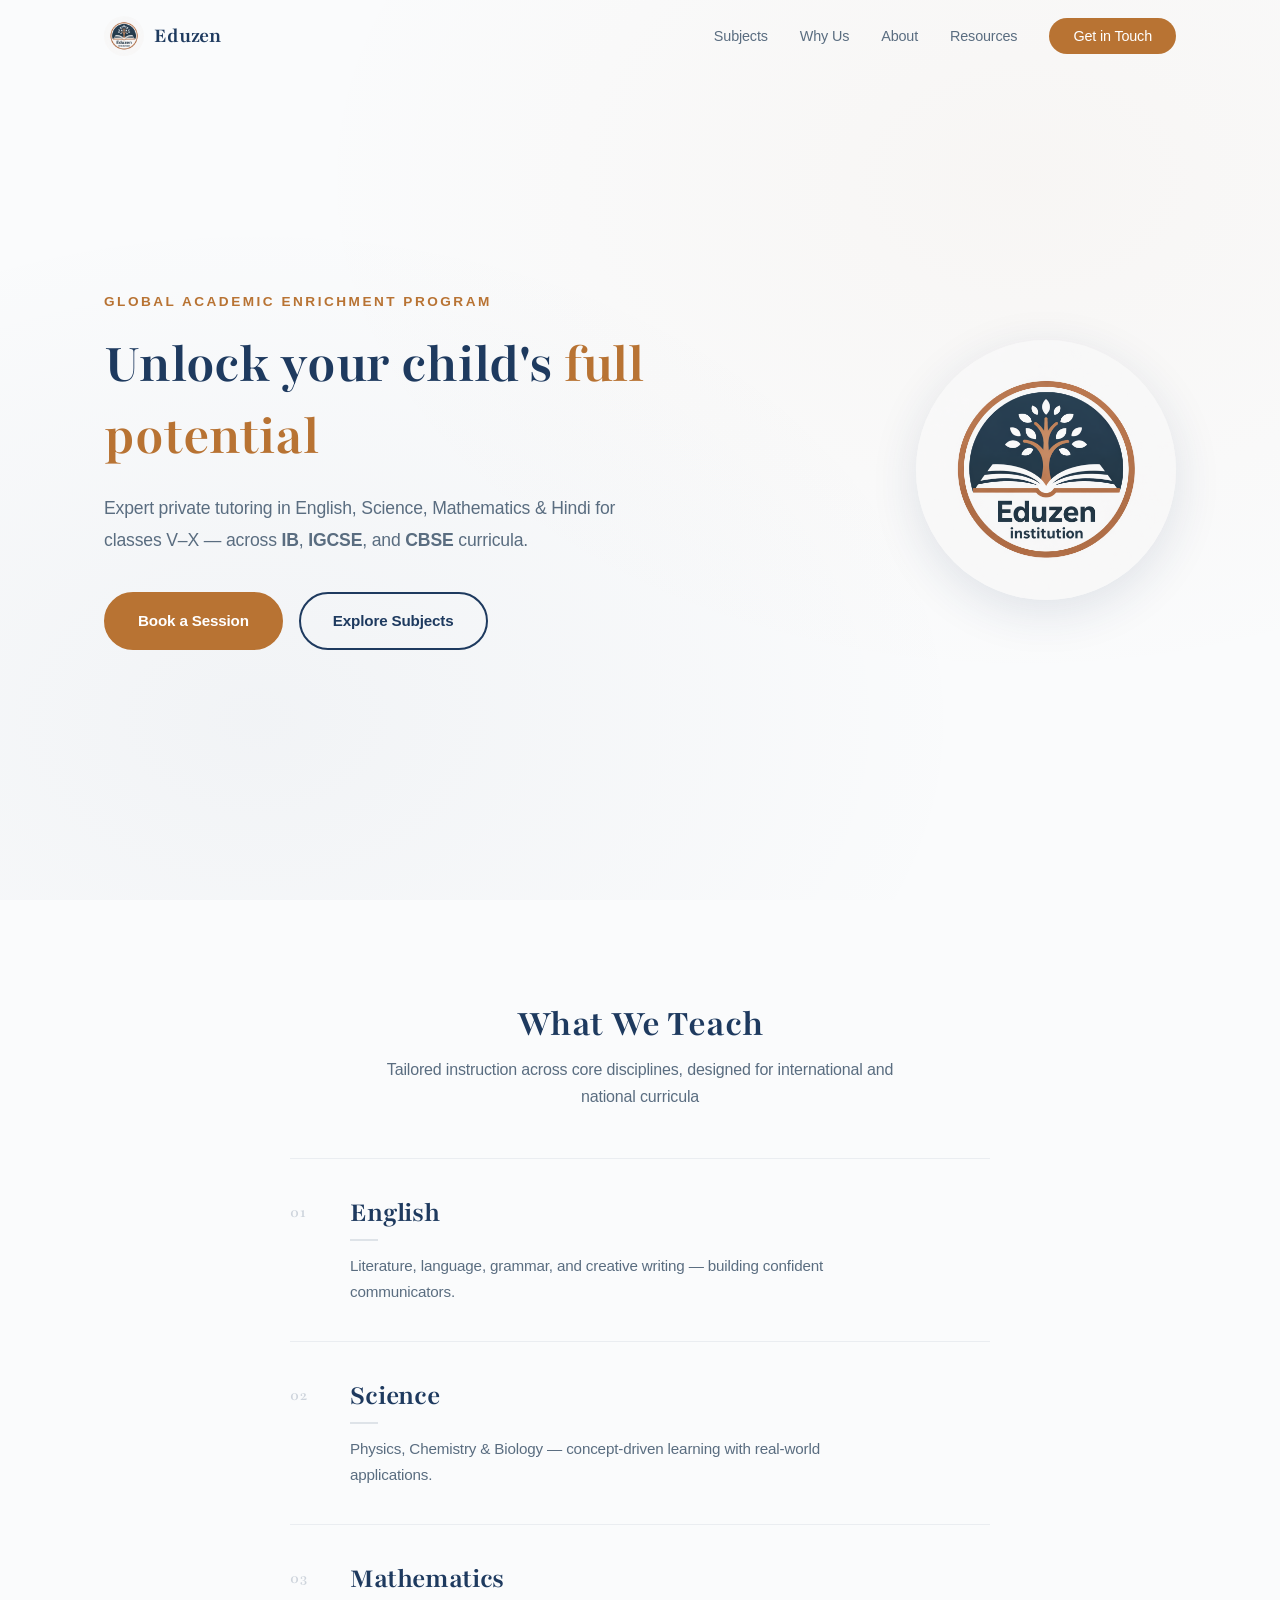
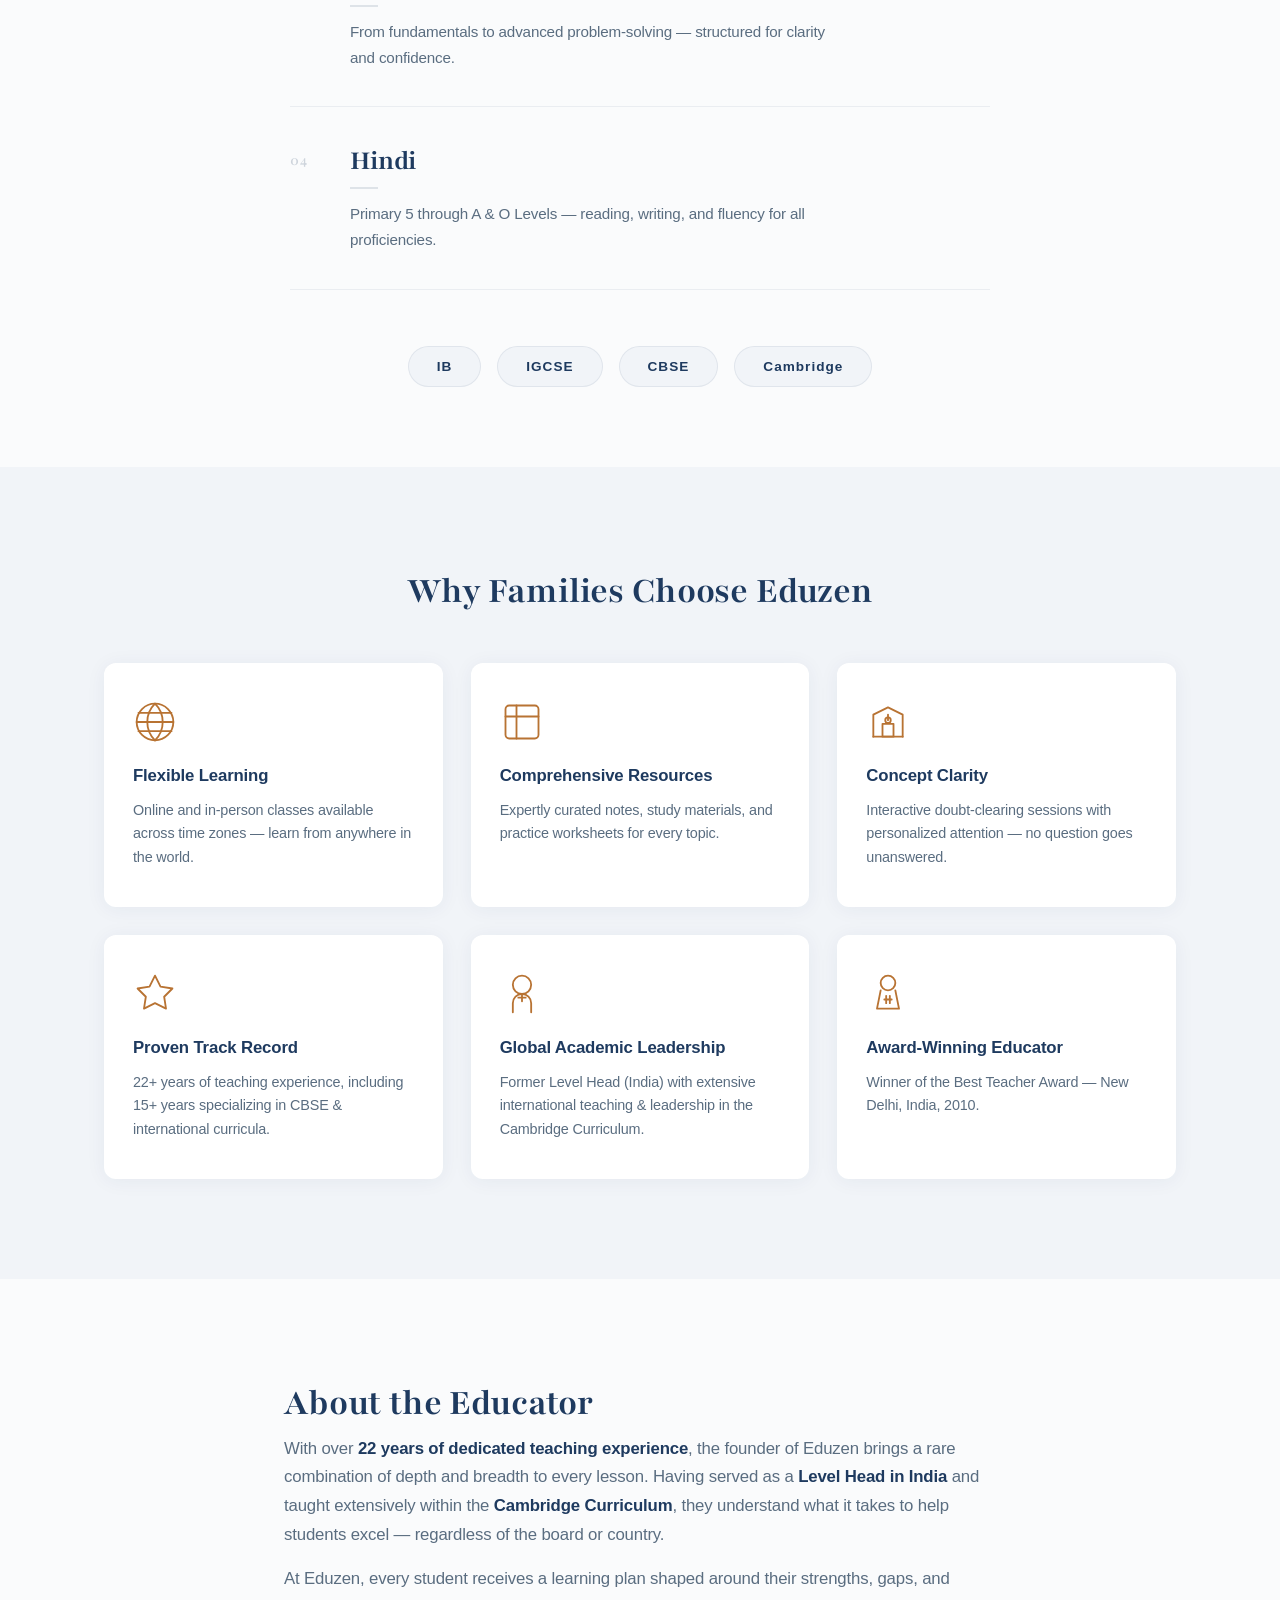
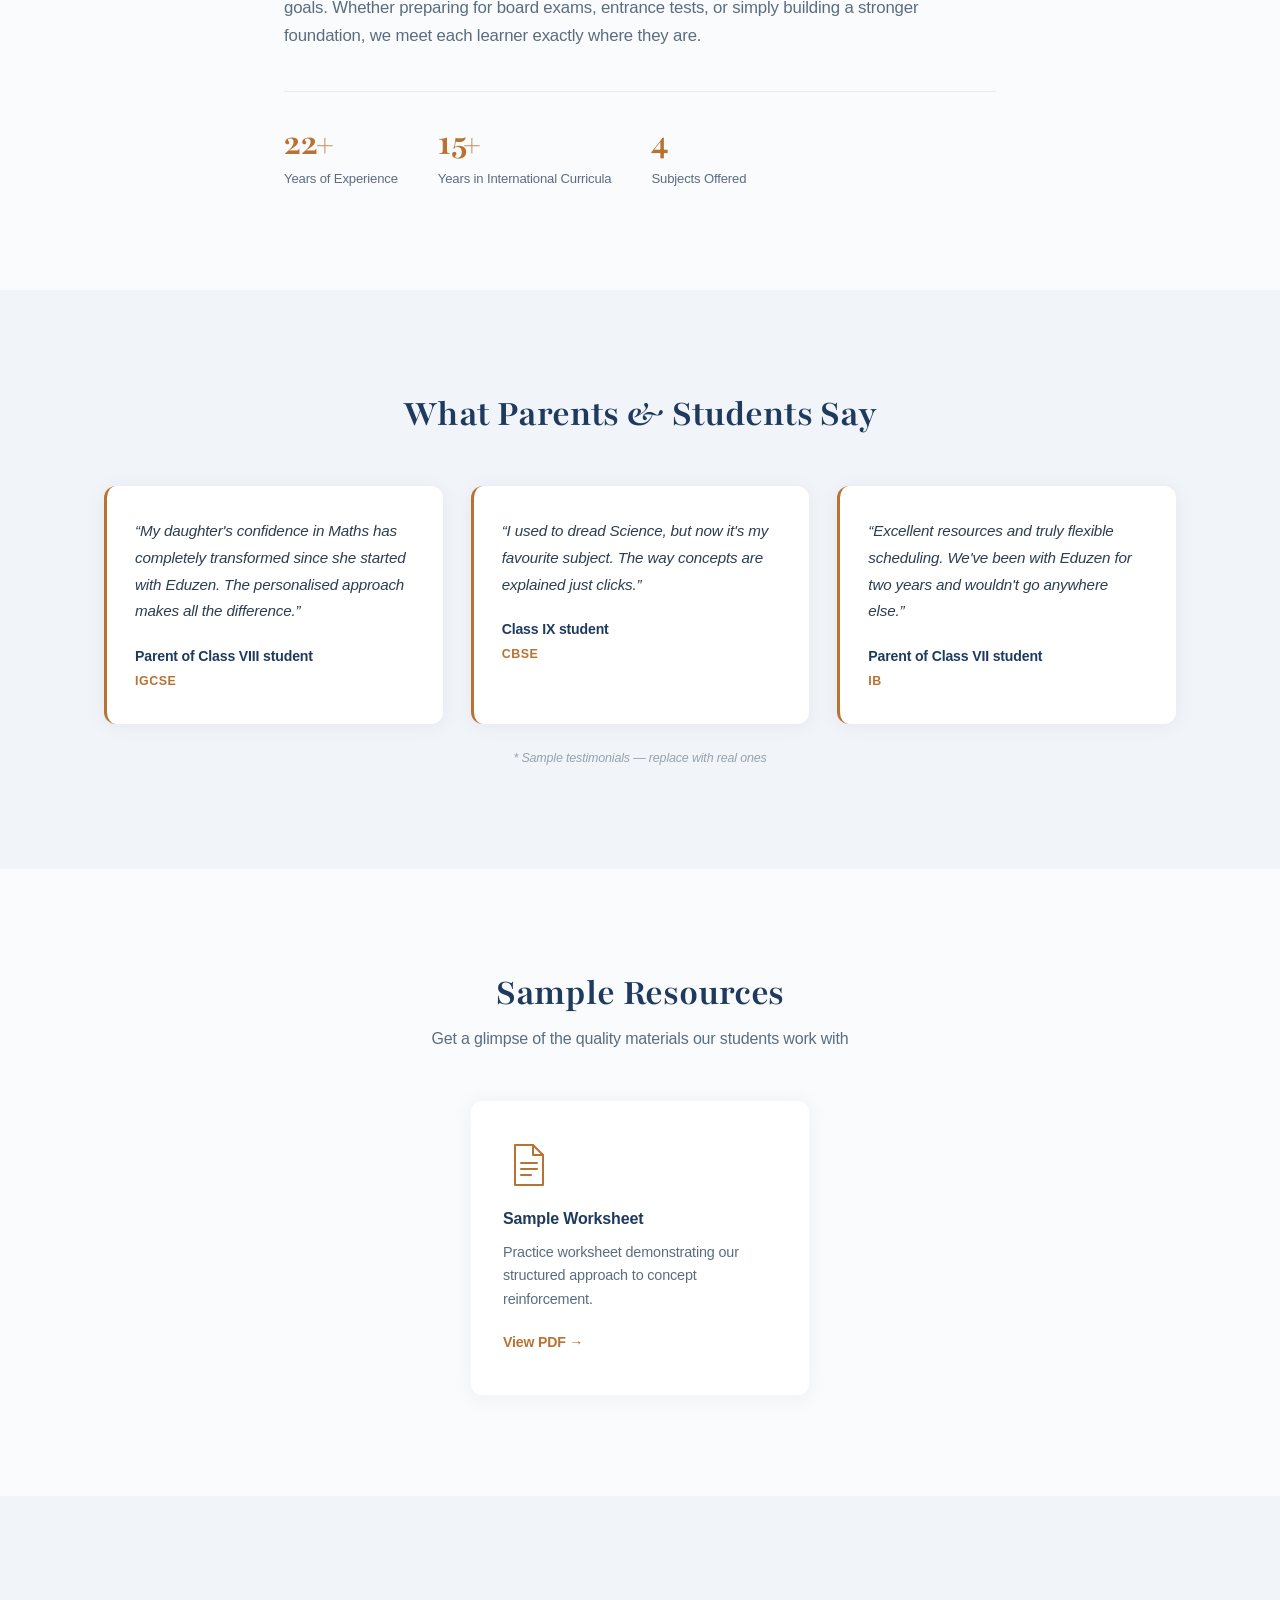
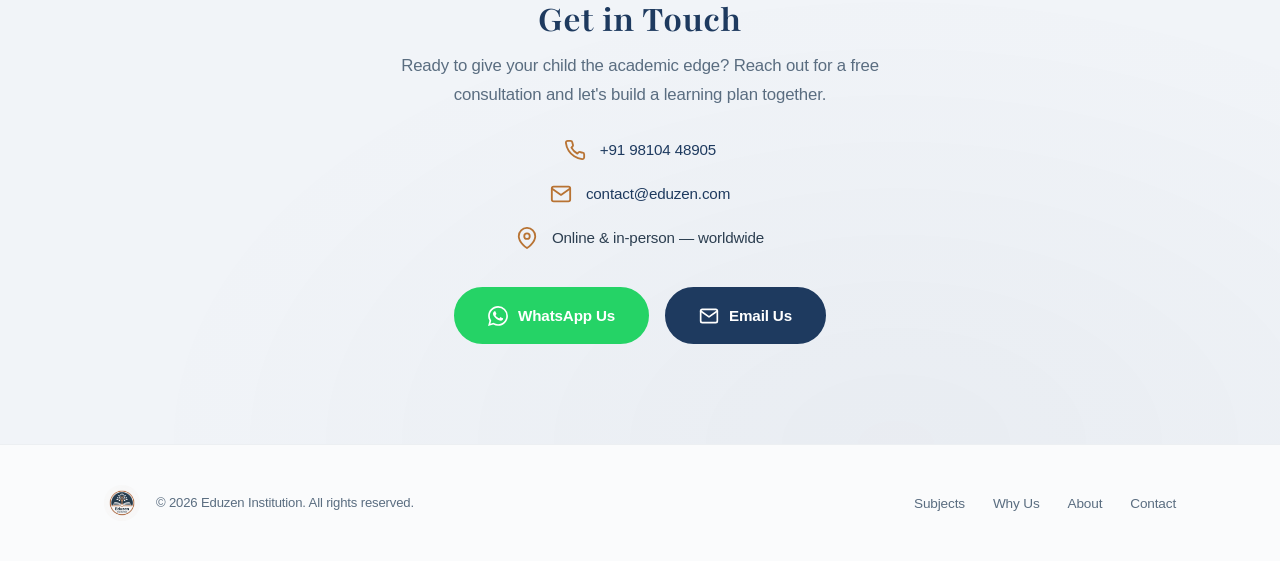
==== index.html @ de439f73 "first version with some placeholders" ====
<!DOCTYPE html>
<html lang="en">
<head>
  <meta charset="UTF-8" />
  <meta name="viewport" content="width=device-width, initial-scale=1.0" />
  <title>Eduzen — Global Academic Enrichment</title>
  <meta name="description" content="Eduzen offers expert private tutoring in English, Science, Mathematics & Hindi for classes V–X across IB, IGCSE, and CBSE curricula." />
  <link rel="icon" href="eduzen_logo.png" type="image/png" />
  <link rel="preconnect" href="https://fonts.googleapis.com" />
  <link rel="preconnect" href="https://fonts.gstatic.com" crossorigin />
  <link href="https://fonts.googleapis.com/css2?family=Playfair:opsz,wght@5..1200,400;5..1200,500;5..1200,600;5..1200,700&display=swap" rel="stylesheet" />
  <link rel="stylesheet" href="style.css" />
</head>
<body>

  <!-- ─── Navigation ─── -->
  <nav class="navbar" id="navbar">
    <div class="container nav-inner">
      <a href="#" class="nav-logo">
        <img src="eduzen_logo.png" alt="Eduzen Logo" />
        <span>Eduzen</span>
      </a>
      <button class="nav-toggle" id="navToggle" aria-label="Toggle menu">
        <span></span><span></span><span></span>
      </button>
      <ul class="nav-links" id="navLinks">
        <li><a href="#subjects">Subjects</a></li>
        <li><a href="#why-us">Why Us</a></li>
        <li><a href="#about">About</a></li>
        <li><a href="#resources">Resources</a></li>
        <li><a href="#contact" class="nav-cta">Get in Touch</a></li>
      </ul>
    </div>
  </nav>

  <!-- ─── Hero ─── -->
  <header class="hero" id="hero">
    <div class="container hero-content">
      <div class="hero-text">
        <p class="hero-tag">Global Academic Enrichment Program</p>
        <h1>Unlock your child's <span class="accent">full potential</span></h1>
        <p class="hero-sub">
          Expert private tutoring in English, Science, Mathematics &amp; Hindi for
          classes&nbsp;V&ndash;X — across <strong>IB</strong>, <strong>IGCSE</strong>,
          and <strong>CBSE</strong> curricula.
        </p>
        <div class="hero-actions">
          <a href="https://wa.me/919810448905?text=Hi%2C%20I%27m%20interested%20in%20Eduzen%20tutoring.%20Could%20you%20share%20more%20details%3F" target="_blank" rel="noopener" class="btn btn-primary">Book a Session</a>
          <a href="#subjects" class="btn btn-outline">Explore Subjects</a>
        </div>
      </div>
      <div class="hero-logo">
        <img src="eduzen_logo.png" alt="Eduzen Institution" />
      </div>
    </div>
  </header>

  <!-- ─── Subjects ─── -->
  <section class="subjects" id="subjects">
    <div class="container">
      <h2 class="section-title">What We Teach</h2>
      <p class="section-subtitle">Tailored instruction across core disciplines, designed for international and national curricula</p>

      <div class="subject-list">
        <div class="subject-row">
          <span class="subject-num">01</span>
          <div class="subject-body">
            <h3>English</h3>
            <div class="subject-accent"></div>
            <p>Literature, language, grammar, and creative writing — building confident communicators.</p>
          </div>
        </div>
        <div class="subject-row">
          <span class="subject-num">02</span>
          <div class="subject-body">
            <h3>Science</h3>
            <div class="subject-accent"></div>
            <p>Physics, Chemistry &amp; Biology — concept-driven learning with real-world applications.</p>
          </div>
        </div>
        <div class="subject-row">
          <span class="subject-num">03</span>
          <div class="subject-body">
            <h3>Mathematics</h3>
            <div class="subject-accent"></div>
            <p>From fundamentals to advanced problem-solving — structured for clarity and confidence.</p>
          </div>
        </div>
        <div class="subject-row">
          <span class="subject-num">04</span>
          <div class="subject-body">
            <h3>Hindi</h3>
            <div class="subject-accent"></div>
            <p>Primary 5 through A &amp; O Levels — reading, writing, and fluency for all proficiencies.</p>
          </div>
        </div>
      </div>

      <div class="curricula-strip">
        <span class="curricula-badge">IB</span>
        <span class="curricula-badge">IGCSE</span>
        <span class="curricula-badge">CBSE</span>
        <span class="curricula-badge">Cambridge</span>
      </div>
    </div>
  </section>

  <!-- ─── Why Us ─── -->
  <section class="why-us" id="why-us">
    <div class="container">
      <h2 class="section-title">Why Families Choose Eduzen</h2>
      <div class="features-grid">

        <div class="feature">
          <div class="feature-icon">
            <svg viewBox="0 0 48 48" fill="none" stroke="currentColor" stroke-width="2" stroke-linecap="round" stroke-linejoin="round"><circle cx="24" cy="24" r="20"/><path d="M24 4a28 28 0 0 1 0 40"/><path d="M24 4a28 28 0 0 0 0 40"/><line x1="4" y1="24" x2="44" y2="24"/><path d="M6 14h36"/><path d="M6 34h36"/></svg>
          </div>
          <h4>Flexible Learning</h4>
          <p>Online and in-person classes available across time zones — learn from anywhere in the world.</p>
        </div>

        <div class="feature">
          <div class="feature-icon">
            <svg viewBox="0 0 48 48" fill="none" stroke="currentColor" stroke-width="2" stroke-linecap="round" stroke-linejoin="round"><rect x="6" y="6" width="36" height="36" rx="4"/><line x1="6" y1="18" x2="42" y2="18"/><line x1="18" y1="6" x2="18" y2="42"/></svg>
          </div>
          <h4>Comprehensive Resources</h4>
          <p>Expertly curated notes, study materials, and practice worksheets for every topic.</p>
        </div>

        <div class="feature">
          <div class="feature-icon">
            <svg viewBox="0 0 48 48" fill="none" stroke="currentColor" stroke-width="2" stroke-linecap="round" stroke-linejoin="round"><path d="M8 40V16l16-8 16 8v24"/><path d="M8 40h32"/><rect x="18" y="26" width="12" height="14"/><line x1="24" y1="16" x2="24" y2="22"/><circle cx="24" cy="22" r="3"/></svg>
          </div>
          <h4>Concept Clarity</h4>
          <p>Interactive doubt-clearing sessions with personalized attention — no question goes unanswered.</p>
        </div>

        <div class="feature">
          <div class="feature-icon">
            <svg viewBox="0 0 48 48" fill="none" stroke="currentColor" stroke-width="2" stroke-linecap="round" stroke-linejoin="round"><path d="M24 4l6 12 13 2-9 9 2 13-12-6-12 6 2-13-9-9 13-2z"/></svg>
          </div>
          <h4>Proven Track Record</h4>
          <p>22+ years of teaching experience, including 15+ years specializing in CBSE &amp; international curricula.</p>
        </div>

        <div class="feature">
          <div class="feature-icon">
            <svg viewBox="0 0 48 48" fill="none" stroke="currentColor" stroke-width="2" stroke-linecap="round" stroke-linejoin="round"><circle cx="24" cy="14" r="10"/><path d="M14 44V34a10 10 0 0 1 20 0v10"/><line x1="24" y1="24" x2="24" y2="32"/><line x1="20" y1="28" x2="28" y2="28"/></svg>
          </div>
          <h4>Global Academic Leadership</h4>
          <p>Former Level Head (India) with extensive international teaching &amp; leadership in the Cambridge Curriculum.</p>
        </div>

        <div class="feature">
          <div class="feature-icon">
            <svg viewBox="0 0 48 48" fill="none" stroke="currentColor" stroke-width="2" stroke-linecap="round" stroke-linejoin="round"><circle cx="24" cy="12" r="8"/><path d="M16 20l-4 20h24l-4-20"/><path d="M20 30h8"/><path d="M22 26v8"/><path d="M26 26v8"/></svg>
          </div>
          <h4>Award-Winning Educator</h4>
          <p>Winner of the Best Teacher Award — New Delhi, India, 2010.</p>
        </div>

      </div>
    </div>
  </section>

  <!-- ─── About ─── -->
  <section class="about" id="about">
    <div class="container about-inner">
      <div class="about-text">
        <h2 class="section-title">About the Educator</h2>
        <p>
          With over <strong>22 years of dedicated teaching experience</strong>, the
          founder of Eduzen brings a rare combination of depth and breadth to
          every lesson. Having served as a <strong>Level Head in India</strong> and
          taught extensively within the <strong>Cambridge Curriculum</strong>, they
          understand what it takes to help students excel — regardless of the
          board or country.
        </p>
        <p>
          At Eduzen, every student receives a learning plan shaped around their
          strengths, gaps, and goals. Whether preparing for board exams,
          entrance tests, or simply building a stronger foundation, we meet each
          learner exactly where they are.
        </p>
        <div class="about-stats">
          <div class="stat">
            <span class="stat-number">22+</span>
            <span class="stat-label">Years of Experience</span>
          </div>
          <div class="stat">
            <span class="stat-number">15+</span>
            <span class="stat-label">Years in International Curricula</span>
          </div>
          <div class="stat">
            <span class="stat-number">4</span>
            <span class="stat-label">Subjects Offered</span>
          </div>
        </div>
      </div>
    </div>
  </section>

  <!-- ─── Testimonials (placeholder) ─── -->
  <section class="testimonials" id="testimonials">
    <div class="container">
      <h2 class="section-title">What Parents &amp; Students Say</h2>
      <div class="testimonial-grid">

        <blockquote class="testimonial-card">
          <p>&ldquo;My daughter's confidence in Maths has completely transformed since she started with Eduzen. The personalised approach makes all the difference.&rdquo;</p>
          <footer>
            <strong>Parent of Class VIII student</strong>
            <span>IGCSE</span>
          </footer>
        </blockquote>

        <blockquote class="testimonial-card">
          <p>&ldquo;I used to dread Science, but now it's my favourite subject. The way concepts are explained just clicks.&rdquo;</p>
          <footer>
            <strong>Class IX student</strong>
            <span>CBSE</span>
          </footer>
        </blockquote>

        <blockquote class="testimonial-card">
          <p>&ldquo;Excellent resources and truly flexible scheduling. We've been with Eduzen for two years and wouldn't go anywhere else.&rdquo;</p>
          <footer>
            <strong>Parent of Class VII student</strong>
            <span>IB</span>
          </footer>
        </blockquote>

      </div>
      <p class="placeholder-note">* Sample testimonials — replace with real ones</p>
    </div>
  </section>

  <!-- ─── Resources ─── -->
  <section class="resources" id="resources">
    <div class="container">
      <h2 class="section-title">Sample Resources</h2>
      <p class="section-subtitle">Get a glimpse of the quality materials our students work with</p>
      <div class="resource-cards">
        <a href="temp_ws.pdf" target="_blank" class="resource-card">
          <div class="resource-icon">
            <svg viewBox="0 0 48 48" fill="none" stroke="currentColor" stroke-width="2" stroke-linecap="round" stroke-linejoin="round"><path d="M12 4h18l10 10v30H12z"/><path d="M30 4v10h10"/><line x1="18" y1="22" x2="34" y2="22"/><line x1="18" y1="28" x2="34" y2="28"/><line x1="18" y1="34" x2="28" y2="34"/></svg>
          </div>
          <h4>Sample Worksheet</h4>
          <p>Practice worksheet demonstrating our structured approach to concept reinforcement.</p>
          <span class="resource-link">View PDF &rarr;</span>
        </a>
      </div>
    </div>
  </section>

  <!-- ─── Contact / CTA ─── -->
  <section class="contact" id="contact">
    <div class="container">
      <div class="contact-inner">
        <h2 class="section-title">Get in Touch</h2>
        <p class="contact-text-p">Ready to give your child the academic edge? Reach out for a free consultation and let's build a learning plan together.</p>
        <ul class="contact-details">
          <li>
            <svg viewBox="0 0 24 24" fill="none" stroke="currentColor" stroke-width="2" stroke-linecap="round" stroke-linejoin="round"><path d="M22 16.92v3a2 2 0 0 1-2.18 2 19.86 19.86 0 0 1-8.63-3.07A19.5 19.5 0 0 1 5.15 12.8 19.86 19.86 0 0 1 2.08 4.18 2 2 0 0 1 4.06 2h3a2 2 0 0 1 2 1.72c.13.81.36 1.6.68 2.34a2 2 0 0 1-.45 2.11L8.09 9.4a16 16 0 0 0 6.51 6.51l1.23-1.23a2 2 0 0 1 2.11-.45c.74.32 1.53.55 2.34.68a2 2 0 0 1 1.72 2.01z"/></svg>
            <a href="tel:+919810448905">+91 98104 48905</a>
          </li>
          <li>
            <svg viewBox="0 0 24 24" fill="none" stroke="currentColor" stroke-width="2" stroke-linecap="round" stroke-linejoin="round"><path d="M4 4h16c1.1 0 2 .9 2 2v12c0 1.1-.9 2-2 2H4c-1.1 0-2-.9-2-2V6c0-1.1.9-2 2-2z"/><polyline points="22,6 12,13 2,6"/></svg>
            <a href="mailto:contact@eduzen.com">contact@eduzen.com</a>
          </li>
          <li>
            <svg viewBox="0 0 24 24" fill="none" stroke="currentColor" stroke-width="2" stroke-linecap="round" stroke-linejoin="round"><path d="M21 10c0 7-9 13-9 13s-9-6-9-13a9 9 0 1 1 18 0z"/><circle cx="12" cy="10" r="3"/></svg>
            <span>Online &amp; in-person — worldwide</span>
          </li>
        </ul>
        <div class="contact-cta-buttons">
          <a href="https://wa.me/919810448905?text=Hi%2C%20I%27m%20interested%20in%20Eduzen%20tutoring.%20Could%20you%20share%20more%20details%3F" target="_blank" rel="noopener" class="btn btn-whatsapp">
            <svg viewBox="0 0 24 24" fill="currentColor"><path d="M17.472 14.382c-.297-.149-1.758-.867-2.03-.967-.273-.099-.471-.148-.67.15-.197.297-.767.966-.94 1.164-.173.199-.347.223-.644.075-.297-.15-1.255-.463-2.39-1.475-.883-.788-1.48-1.761-1.653-2.059-.173-.297-.018-.458.13-.606.134-.133.298-.347.446-.52.149-.174.198-.298.298-.497.099-.198.05-.371-.025-.52-.075-.149-.669-1.612-.916-2.207-.242-.579-.487-.5-.669-.51-.173-.008-.371-.01-.57-.01-.198 0-.52.074-.792.372-.272.297-1.04 1.016-1.04 2.479 0 1.462 1.065 2.875 1.213 3.074.149.198 2.096 3.2 5.077 4.487.709.306 1.262.489 1.694.625.712.227 1.36.195 1.871.118.571-.085 1.758-.719 2.006-1.413.248-.694.248-1.289.173-1.413-.074-.124-.272-.198-.57-.347m-5.421 7.403h-.004a9.87 9.87 0 01-5.031-1.378l-.361-.214-3.741.982.998-3.648-.235-.374a9.86 9.86 0 01-1.51-5.26c.001-5.45 4.436-9.884 9.888-9.884 2.64 0 5.122 1.03 6.988 2.898a9.825 9.825 0 012.893 6.994c-.003 5.45-4.437 9.884-9.885 9.884m8.413-18.297A11.815 11.815 0 0012.05 0C5.495 0 .16 5.335.157 11.892c0 2.096.547 4.142 1.588 5.945L.057 24l6.305-1.654a11.882 11.882 0 005.683 1.448h.005c6.554 0 11.89-5.335 11.893-11.893a11.821 11.821 0 00-3.48-8.413z"/></svg>
            WhatsApp Us
          </a>
          <a href="mailto:contact@eduzen.com?subject=Enquiry%20about%20Eduzen%20Tutoring&body=Hi%2C%0A%0AI%27m%20interested%20in%20learning%20more%20about%20Eduzen%20tutoring.%0A%0AStudent%27s%20grade%3A%20%0ASubjects%20of%20interest%3A%20%0A%0AThank%20you!" class="btn btn-email">
            <svg viewBox="0 0 24 24" fill="none" stroke="currentColor" stroke-width="2" stroke-linecap="round" stroke-linejoin="round"><path d="M4 4h16c1.1 0 2 .9 2 2v12c0 1.1-.9 2-2 2H4c-1.1 0-2-.9-2-2V6c0-1.1.9-2 2-2z"/><polyline points="22,6 12,13 2,6"/></svg>
            Email Us
          </a>
        </div>
      </div>
    </div>
  </section>

  <!-- ─── Footer ─── -->
  <footer class="site-footer">
    <div class="container footer-inner">
      <div class="footer-brand">
        <img src="eduzen_logo.png" alt="Eduzen" />
        <p>&copy; 2026 Eduzen Institution. All rights reserved.</p>
      </div>
      <div class="footer-links">
        <a href="#subjects">Subjects</a>
        <a href="#why-us">Why Us</a>
        <a href="#about">About</a>
        <a href="#contact">Contact</a>
      </div>
    </div>
  </footer>

  <script>
    // Mobile menu toggle
    const toggle = document.getElementById('navToggle');
    const links = document.getElementById('navLinks');
    toggle.addEventListener('click', () => {
      links.classList.toggle('open');
      toggle.classList.toggle('active');
    });
    // Close menu on link click
    links.querySelectorAll('a').forEach(a => {
      a.addEventListener('click', () => {
        links.classList.remove('open');
        toggle.classList.remove('active');
      });
    });
    // Navbar scroll effect
    window.addEventListener('scroll', () => {
      document.getElementById('navbar').classList.toggle('scrolled', window.scrollY > 40);
    });
  </script>

</body>
</html>
---- style.css ----
/* ─── Design Tokens ─── */
:root {
  --navy:    #1e3a5f;
  --navy-d:  #142c4a;
  --copper:  #b87333;
  --copper-l:#d4944f;
  --bg:      #fafbfc;
  --bg-alt:  #f1f4f8;
  --text:    #2c3e50;
  --text-m:  #5a6d80;
  --white:   #ffffff;
  --radius:  12px;
  --radius-s:8px;
  --shadow:  0 2px 20px rgba(30,58,95,.06);
  --shadow-h:0 8px 32px rgba(30,58,95,.1);
  --transition: .25s ease;
  --max-w:   1120px;
}

/* ─── Reset & Base ─── */
*, *::before, *::after { box-sizing: border-box; margin: 0; padding: 0; }

html {
  scroll-behavior: smooth;
  -webkit-text-size-adjust: 100%;
}

body {
  font-family: 'Helvetica Neue', Helvetica, Arial, sans-serif;
  color: var(--text);
  background: var(--bg);
  line-height: 1.7;
  font-size: 16px;
  -webkit-font-smoothing: antialiased;
  letter-spacing: -.01em;
}

img { max-width: 100%; display: block; }
a   { color: inherit; text-decoration: none; }

.container {
  max-width: var(--max-w);
  margin: 0 auto;
  padding: 0 24px;
}

/* ─── Typography ─── */
h1, h2, h3 {
  font-family: 'Playfair', Georgia, serif;
  color: var(--navy);
  line-height: 1.25;
}

.section-title {
  font-size: clamp(1.75rem, 4vw, 2.4rem);
  margin-bottom: .5rem;
}

.section-subtitle {
  color: var(--text-m);
  max-width: 560px;
  margin: 0 auto 3rem;
  text-align: center;
}

.accent { color: var(--copper); }

/* ─── Buttons ─── */
.btn {
  display: inline-flex;
  align-items: center;
  justify-content: center;
  padding: 14px 32px;
  border-radius: 50px;
  font-weight: 600;
  font-size: .95rem;
  transition: var(--transition);
  cursor: pointer;
  border: 2px solid transparent;
}

.btn-primary {
  background: var(--copper);
  color: var(--white);
  border-color: var(--copper);
}

.btn-primary:hover {
  background: var(--copper-l);
  border-color: var(--copper-l);
  transform: translateY(-2px);
  box-shadow: 0 6px 20px rgba(184,115,51,.3);
}

.btn-outline {
  border-color: var(--navy);
  color: var(--navy);
  background: transparent;
}

.btn-outline:hover {
  background: var(--navy);
  color: var(--white);
  transform: translateY(-2px);
}

.btn-full { width: 100%; }

/* ─── Navbar ─── */
.navbar {
  position: fixed;
  top: 0; left: 0; right: 0;
  z-index: 100;
  padding: 16px 0;
  transition: var(--transition);
}

.navbar.scrolled {
  background: rgba(255,255,255,.92);
  backdrop-filter: blur(12px);
  -webkit-backdrop-filter: blur(12px);
  box-shadow: 0 1px 12px rgba(30,58,95,.06);
  padding: 10px 0;
}

.nav-inner {
  display: flex;
  align-items: center;
  justify-content: space-between;
}

.nav-logo {
  display: flex;
  align-items: center;
  gap: 10px;
  font-family: 'Playfair', Georgia, serif;
  font-weight: 700;
  font-size: 1.35rem;
  color: var(--navy);
}

.nav-logo img {
  width: 40px;
  height: 40px;
  border-radius: 50%;
}

.nav-links {
  display: flex;
  align-items: center;
  gap: 32px;
  list-style: none;
}

.nav-links a {
  font-size: .9rem;
  font-weight: 500;
  color: var(--text-m);
  transition: var(--transition);
  position: relative;
}

.nav-links a:hover,
.nav-links a:focus { color: var(--navy); }

.nav-links a::after {
  content: '';
  position: absolute;
  bottom: -4px; left: 0;
  width: 0; height: 2px;
  background: var(--copper);
  transition: var(--transition);
}

.nav-links a:hover::after { width: 100%; }

.nav-cta {
  background: var(--copper) !important;
  color: var(--white) !important;
  padding: 10px 24px !important;
  border-radius: 50px !important;
}

.nav-cta:hover {
  background: var(--copper-l) !important;
}

.nav-cta::after { display: none !important; }

/* Hamburger */
.nav-toggle {
  display: none;
  flex-direction: column;
  gap: 5px;
  background: none;
  border: none;
  cursor: pointer;
  padding: 4px;
}

.nav-toggle span {
  width: 24px; height: 2px;
  background: var(--navy);
  border-radius: 2px;
  transition: var(--transition);
}

.nav-toggle.active span:nth-child(1) { transform: translateY(7px) rotate(45deg); }
.nav-toggle.active span:nth-child(2) { opacity: 0; }
.nav-toggle.active span:nth-child(3) { transform: translateY(-7px) rotate(-45deg); }

/* ─── Hero ─── */
.hero {
  min-height: 100vh;
  display: flex;
  align-items: center;
  padding: 120px 0 80px;
  background:
    radial-gradient(ellipse at 20% 80%, rgba(30,58,95,.04) 0%, transparent 50%),
    radial-gradient(ellipse at 80% 20%, rgba(184,115,51,.04) 0%, transparent 50%),
    var(--bg);
}

.hero-content {
  display: grid;
  grid-template-columns: 1fr auto;
  align-items: center;
  gap: 60px;
}

.hero-tag {
  font-size: .85rem;
  font-weight: 600;
  text-transform: uppercase;
  letter-spacing: 2.5px;
  color: var(--copper);
  margin-bottom: 16px;
}

.hero h1 {
  font-size: clamp(2.2rem, 5.5vw, 3.6rem);
  margin-bottom: 20px;
}

.hero-sub {
  font-size: 1.1rem;
  color: var(--text-m);
  max-width: 520px;
  margin-bottom: 36px;
  line-height: 1.8;
}

.hero-actions {
  display: flex;
  gap: 16px;
  flex-wrap: wrap;
}

.hero-logo img {
  width: 260px;
  height: 260px;
  border-radius: 50%;
  box-shadow: 0 12px 48px rgba(30,58,95,.12);
  animation: float 6s ease-in-out infinite;
}

@keyframes float {
  0%, 100% { transform: translateY(0); }
  50%      { transform: translateY(-12px); }
}

/* ─── Subjects ─── */
.subjects {
  padding: 100px 0 80px;
  text-align: center;
}

.subject-list {
  max-width: 700px;
  margin: 0 auto 56px;
  text-align: left;
}

.subject-row {
  display: flex;
  align-items: flex-start;
  gap: 28px;
  padding: 36px 0;
  border-bottom: 1px solid rgba(30,58,95,.07);
  transition: var(--transition);
}

.subject-row:first-child {
  border-top: 1px solid rgba(30,58,95,.07);
}

.subject-row:hover {
  padding-left: 12px;
}

.subject-row:hover .subject-num {
  color: var(--copper);
}

.subject-row:hover .subject-accent {
  width: 48px;
  background: var(--copper);
}

.subject-num {
  font-family: 'Playfair', Georgia, serif;
  font-size: 1rem;
  font-weight: 600;
  color: rgba(30,58,95,.2);
  min-width: 32px;
  padding-top: 4px;
  transition: var(--transition);
  letter-spacing: 1px;
}

.subject-body h3 {
  font-size: clamp(1.4rem, 3vw, 1.8rem);
  margin-bottom: 8px;
}

.subject-accent {
  width: 28px;
  height: 2px;
  background: rgba(30,58,95,.12);
  margin-bottom: 12px;
  transition: var(--transition);
}

.subject-body p {
  font-size: .95rem;
  color: var(--text-m);
  line-height: 1.7;
  max-width: 480px;
}

.curricula-strip {
  display: flex;
  justify-content: center;
  gap: 16px;
  flex-wrap: wrap;
}

.curricula-badge {
  display: inline-block;
  padding: 8px 28px;
  border-radius: 50px;
  font-size: .85rem;
  font-weight: 600;
  color: var(--navy);
  background: var(--bg-alt);
  border: 1px solid rgba(30,58,95,.08);
  letter-spacing: 1px;
}

/* ─── Why Us ─── */
.why-us {
  padding: 100px 0;
  background: var(--bg-alt);
}

.why-us .section-title {
  text-align: center;
  margin-bottom: 3rem;
}

.features-grid {
  display: grid;
  grid-template-columns: repeat(3, 1fr);
  gap: 28px;
}

.feature {
  background: var(--white);
  border-radius: var(--radius);
  padding: 36px 28px;
  box-shadow: var(--shadow);
  transition: var(--transition);
  border: 1px solid transparent;
}

.feature:hover {
  transform: translateY(-4px);
  box-shadow: var(--shadow-h);
  border-color: rgba(184,115,51,.12);
}

.feature-icon {
  width: 44px; height: 44px;
  color: var(--copper);
  margin-bottom: 18px;
}

.feature h4 {
  font-family: 'Helvetica Neue', Helvetica, Arial, sans-serif;
  font-weight: 600;
  font-size: 1.05rem;
  color: var(--navy);
  margin-bottom: 8px;
}

.feature p {
  font-size: .9rem;
  color: var(--text-m);
  line-height: 1.65;
}

/* ─── About ─── */
.about {
  padding: 100px 0;
}

.about-inner {
  max-width: 760px;
}

.about-text p {
  color: var(--text-m);
  margin-bottom: 16px;
  font-size: 1.05rem;
}

.about-text strong { color: var(--navy); }

.about-stats {
  display: flex;
  gap: 40px;
  margin-top: 40px;
  padding-top: 32px;
  border-top: 1px solid rgba(30,58,95,.08);
}

.stat {
  display: flex;
  flex-direction: column;
}

.stat-number {
  font-family: 'Playfair', Georgia, serif;
  font-size: 2.4rem;
  font-weight: 700;
  color: var(--copper);
  line-height: 1;
}

.stat-label {
  font-size: .82rem;
  color: var(--text-m);
  margin-top: 6px;
}

/* ─── Testimonials ─── */
.testimonials {
  padding: 100px 0;
  background: var(--bg-alt);
}

.testimonials .section-title {
  text-align: center;
  margin-bottom: 3rem;
}

.testimonial-grid {
  display: grid;
  grid-template-columns: repeat(3, 1fr);
  gap: 28px;
}

.testimonial-card {
  background: var(--white);
  border-radius: var(--radius);
  padding: 32px 28px;
  box-shadow: var(--shadow);
  border: none;
  border-left: 3px solid var(--copper);
  position: relative;
}

.testimonial-card p {
  font-size: .95rem;
  color: var(--text);
  line-height: 1.75;
  font-style: italic;
  margin-bottom: 20px;
}

.testimonial-card footer {
  display: flex;
  flex-direction: column;
  gap: 2px;
}

.testimonial-card footer strong {
  font-size: .88rem;
  color: var(--navy);
}

.testimonial-card footer span {
  font-size: .78rem;
  color: var(--copper);
  font-weight: 600;
  letter-spacing: .5px;
}

.placeholder-note {
  text-align: center;
  font-size: .78rem;
  color: var(--text-m);
  margin-top: 24px;
  opacity: .6;
  font-style: italic;
}

/* ─── Resources ─── */
.resources {
  padding: 100px 0;
  text-align: center;
}

.resource-cards {
  display: flex;
  justify-content: center;
  gap: 28px;
  flex-wrap: wrap;
}

.resource-card {
  background: var(--white);
  border-radius: var(--radius);
  padding: 40px 32px;
  box-shadow: var(--shadow);
  max-width: 340px;
  text-align: left;
  transition: var(--transition);
  border: 1px solid rgba(30,58,95,.04);
  display: block;
}

.resource-card:hover {
  transform: translateY(-4px);
  box-shadow: var(--shadow-h);
  border-color: rgba(184,115,51,.15);
}

.resource-icon {
  width: 48px; height: 48px;
  color: var(--copper);
  margin-bottom: 16px;
}

.resource-card h4 {
  font-family: 'Helvetica Neue', Helvetica, Arial, sans-serif;
  font-weight: 600;
  color: var(--navy);
  margin-bottom: 8px;
}

.resource-card p {
  font-size: .9rem;
  color: var(--text-m);
  margin-bottom: 16px;
  line-height: 1.65;
}

.resource-link {
  font-size: .88rem;
  font-weight: 600;
  color: var(--copper);
}

/* ─── Contact ─── */
.contact {
  padding: 100px 0;
  background:
    radial-gradient(ellipse at 70% 100%, rgba(30,58,95,.04) 0%, transparent 60%),
    var(--bg-alt);
}

.contact .section-title { text-align: center; }

.contact-inner {
  max-width: 640px;
  margin: 0 auto;
  text-align: center;
}

.contact-text-p {
  color: var(--text-m);
  margin-bottom: 28px;
  font-size: 1.05rem;
  max-width: 480px;
  margin-left: auto;
  margin-right: auto;
}

.contact-details {
  list-style: none;
  display: flex;
  flex-direction: column;
  gap: 18px;
  align-items: center;
}

.contact-details li {
  display: flex;
  align-items: center;
  gap: 14px;
  font-size: .95rem;
}

.contact-details svg {
  width: 22px; height: 22px;
  color: var(--copper);
  flex-shrink: 0;
}

.contact-details a {
  color: var(--navy);
  font-weight: 500;
  transition: var(--transition);
}

.contact-details a:hover { color: var(--copper); }

/* CTA Buttons */
.contact-cta-buttons {
  display: flex;
  gap: 16px;
  justify-content: center;
  margin-top: 36px;
  flex-wrap: wrap;
}

.btn-whatsapp {
  background: #25d366;
  color: var(--white);
  border-color: #25d366;
  gap: 10px;
}

.btn-whatsapp:hover {
  background: #1ebe5d;
  border-color: #1ebe5d;
  transform: translateY(-2px);
  box-shadow: 0 6px 20px rgba(37,211,102,.3);
}

.btn-email {
  background: var(--navy);
  color: var(--white);
  border-color: var(--navy);
  gap: 10px;
}

.btn-email:hover {
  background: var(--navy-d);
  border-color: var(--navy-d);
  transform: translateY(-2px);
  box-shadow: 0 6px 20px rgba(30,58,95,.3);
}

.btn svg {
  width: 20px;
  height: 20px;
  flex-shrink: 0;
}

/* ─── Footer ─── */
.site-footer {
  padding: 40px 0;
  border-top: 1px solid rgba(30,58,95,.06);
}

.footer-inner {
  display: flex;
  align-items: center;
  justify-content: space-between;
}

.footer-brand {
  display: flex;
  align-items: center;
  gap: 16px;
}

.footer-brand img {
  width: 36px; height: 36px;
  border-radius: 50%;
}

.footer-brand p {
  font-size: .82rem;
  color: var(--text-m);
}

.footer-links {
  display: flex;
  gap: 28px;
}

.footer-links a {
  font-size: .85rem;
  color: var(--text-m);
  transition: var(--transition);
}

.footer-links a:hover { color: var(--navy); }

/* ─── Responsive ─── */
@media (max-width: 900px) {
  .hero {
    min-height: 100vh;
    min-height: 100dvh;
  }

  .hero-content {
    grid-template-columns: 1fr;
    text-align: center;
  }

  .hero-sub { margin-left: auto; margin-right: auto; }
  .hero-actions { justify-content: center; }

  .hero-logo { display: none; }

  .features-grid {
    grid-template-columns: repeat(2, 1fr);
  }

  .testimonial-grid {
    grid-template-columns: 1fr;
  }

}

@media (max-width: 640px) {
  .nav-links {
    position: fixed;
    top: 0; right: -100%;
    width: 70%;
    max-width: 300px;
    height: 100vh;
    background: var(--white);
    flex-direction: column;
    padding: 80px 32px 32px;
    gap: 20px;
    box-shadow: -4px 0 24px rgba(30,58,95,.1);
    transition: right .35s ease;
  }

  .nav-links.open { right: 0; }
  .nav-toggle { display: flex; }

  .hero { min-height: 100vh; min-height: 100dvh; padding: 100px 0 60px; }

  .subject-row { gap: 20px; padding: 28px 0; }
  .subject-num { font-size: .85rem; min-width: 24px; }

  .features-grid { grid-template-columns: 1fr; }

  .about-stats {
    flex-direction: column;
    gap: 24px;
    align-items: center;
    text-align: center;
  }

  .footer-inner {
    flex-direction: column;
    gap: 16px;
    text-align: center;
  }

  .btn { padding: 12px 24px; font-size: .9rem; }
}

/* ─── Utilities ─── */
::selection {
  background: rgba(184,115,51,.15);
  color: var(--navy);
}

/* Smooth section entrance - optional subtle animation */
@media (prefers-reduced-motion: no-preference) {
  .subject-row,
  .feature,
  .testimonial-card,
  .resource-card {
    opacity: 0;
    transform: translateY(20px);
    animation: fadeUp .5s ease forwards;
  }

  @keyframes fadeUp {
    to { opacity: 1; transform: translateY(0); }
  }

  .subject-row:nth-child(1) { animation-delay: .1s; }
  .subject-row:nth-child(2) { animation-delay: .2s; }
  .subject-row:nth-child(3) { animation-delay: .3s; }
  .subject-row:nth-child(4) { animation-delay: .4s; }

  .feature:nth-child(1) { animation-delay: .1s; }
  .feature:nth-child(2) { animation-delay: .15s; }
  .feature:nth-child(3) { animation-delay: .2s; }
  .feature:nth-child(4) { animation-delay: .25s; }
  .feature:nth-child(5) { animation-delay: .3s; }
  .feature:nth-child(6) { animation-delay: .35s; }

  .testimonial-card:nth-child(1) { animation-delay: .1s; }
  .testimonial-card:nth-child(2) { animation-delay: .2s; }
  .testimonial-card:nth-child(3) { animation-delay: .3s; }
}
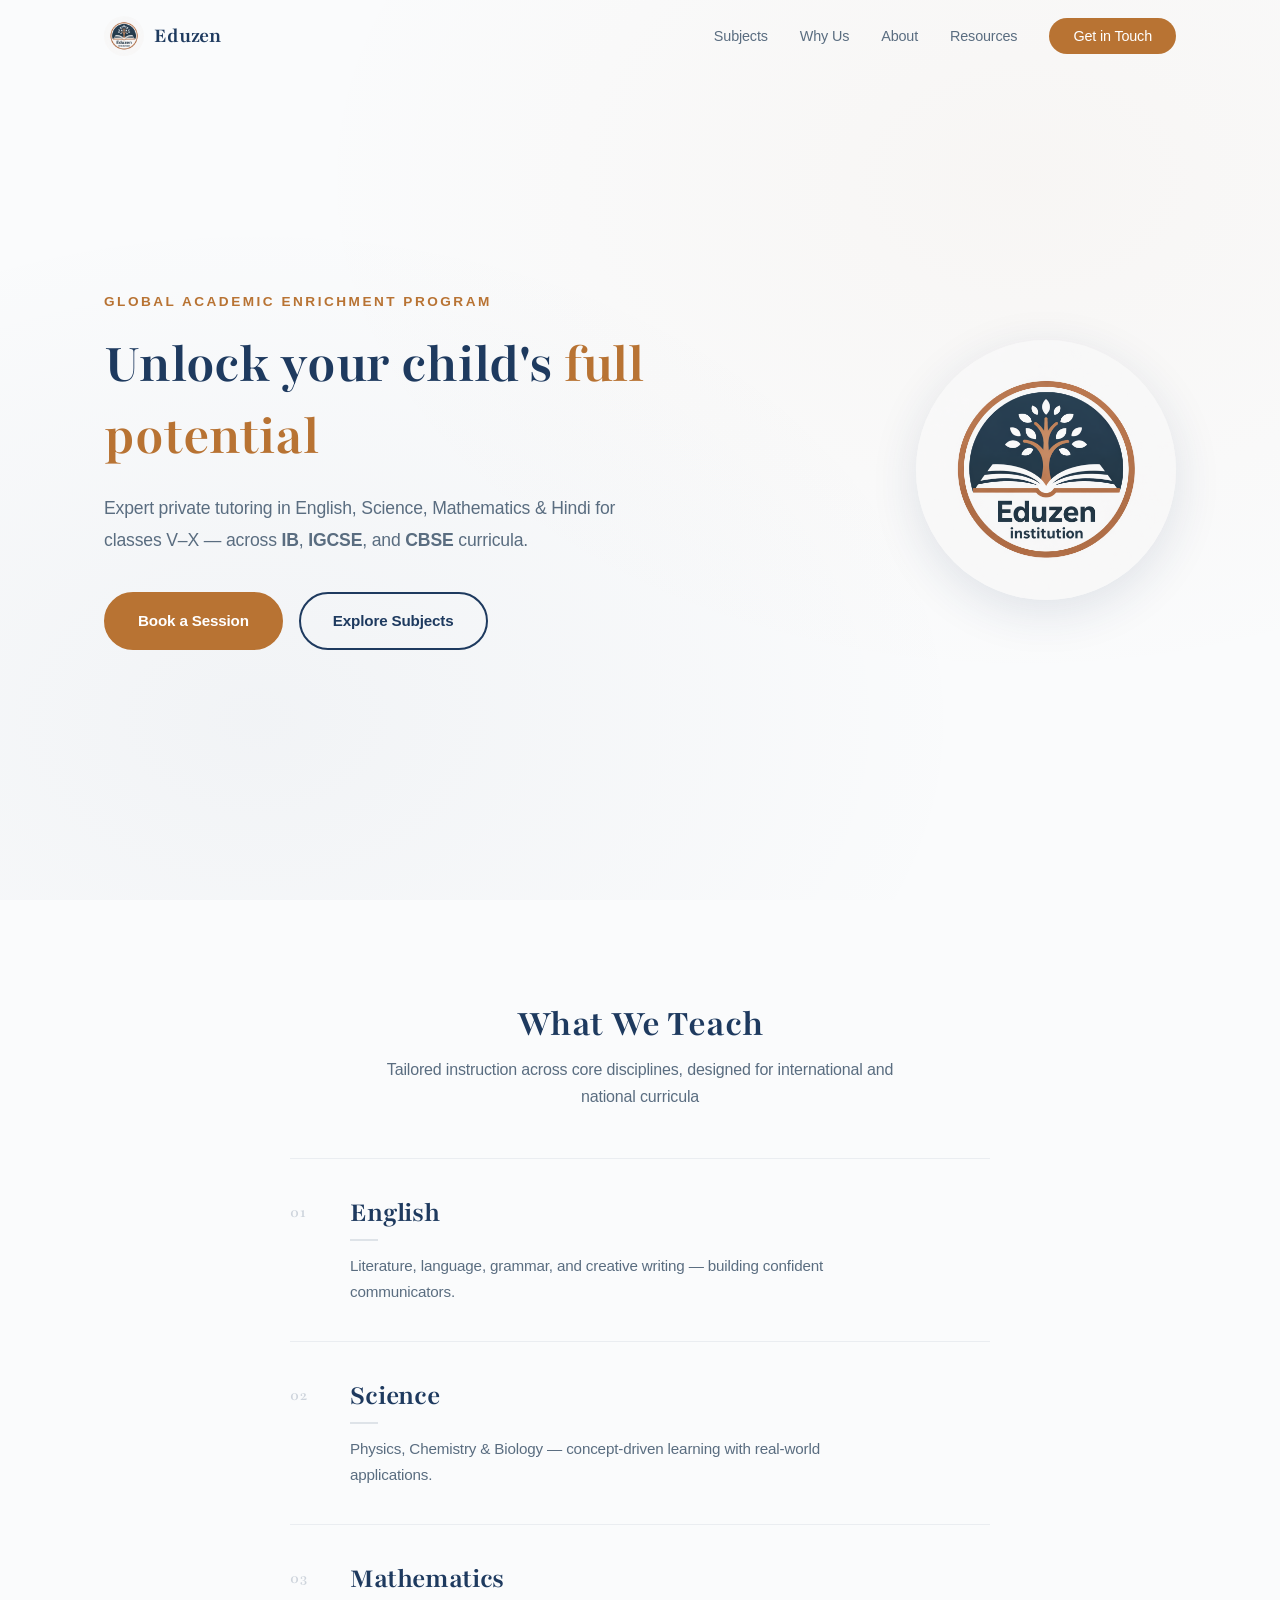
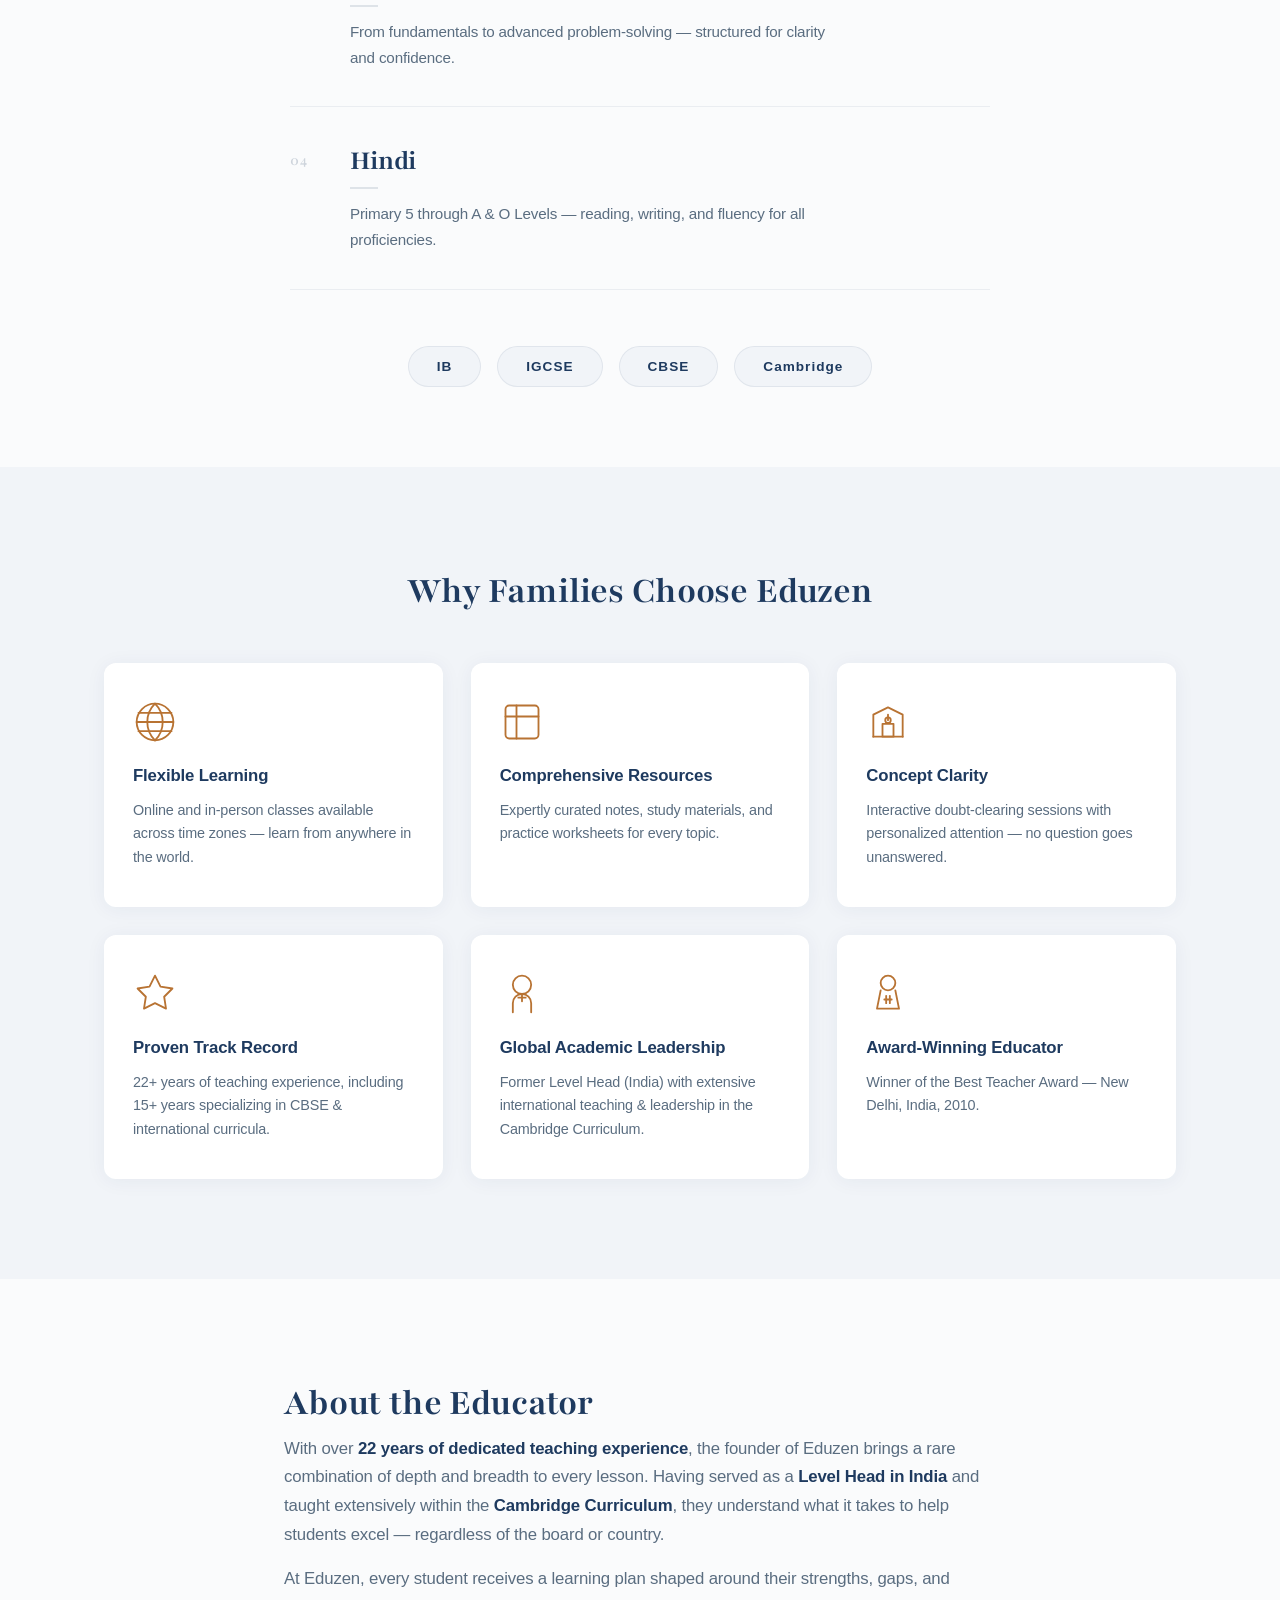
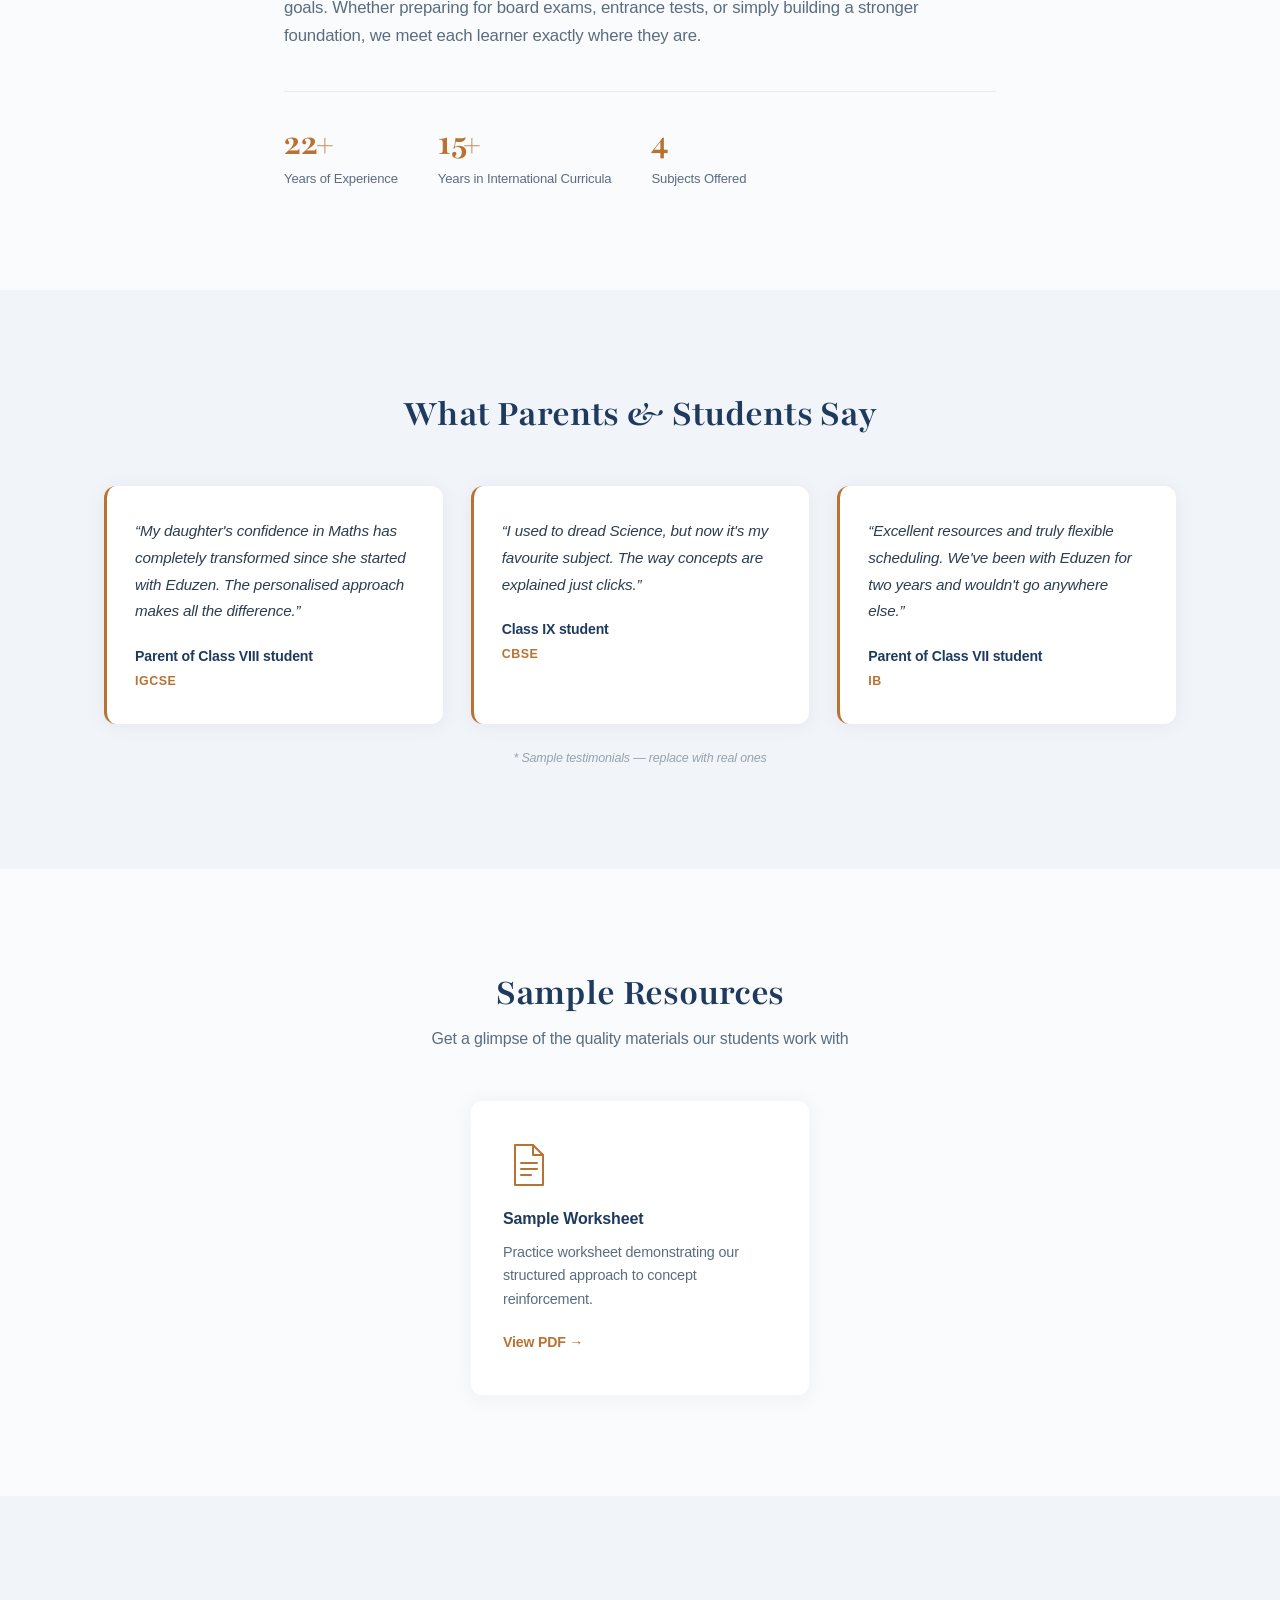
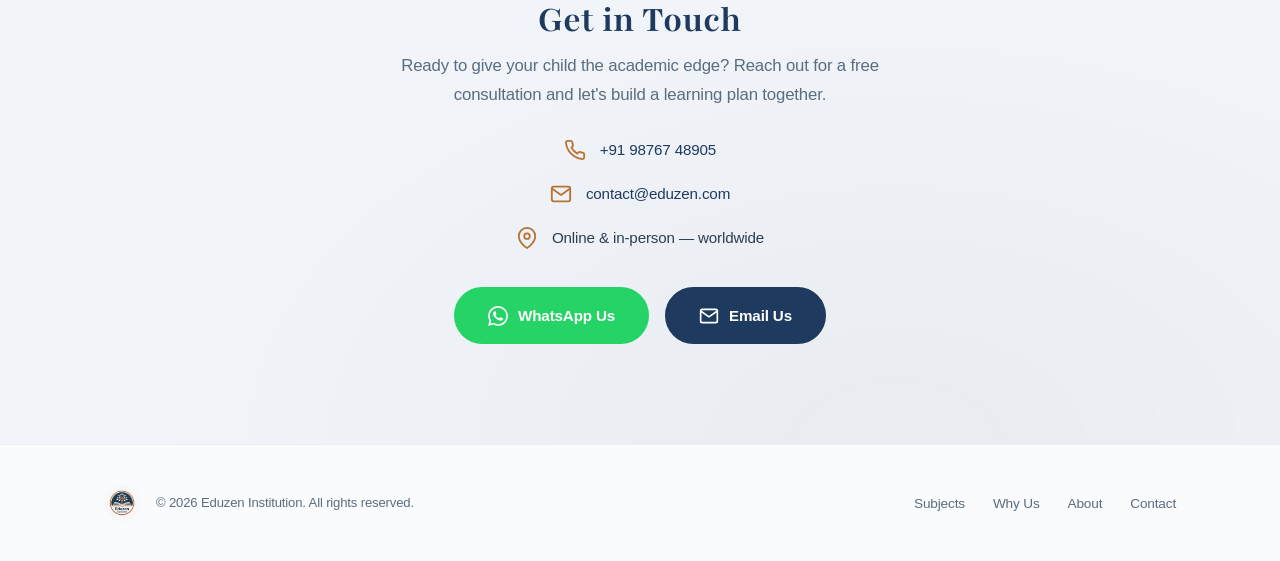
==== commit 131dd61f: "Update index.html Changed contact to official number" ====
--- a/index.html
+++ b/index.html
@@ -262,7 +262,7 @@
         <ul class="contact-details">
           <li>
             <svg viewBox="0 0 24 24" fill="none" stroke="currentColor" stroke-width="2" stroke-linecap="round" stroke-linejoin="round"><path d="M22 16.92v3a2 2 0 0 1-2.18 2 19.86 19.86 0 0 1-8.63-3.07A19.5 19.5 0 0 1 5.15 12.8 19.86 19.86 0 0 1 2.08 4.18 2 2 0 0 1 4.06 2h3a2 2 0 0 1 2 1.72c.13.81.36 1.6.68 2.34a2 2 0 0 1-.45 2.11L8.09 9.4a16 16 0 0 0 6.51 6.51l1.23-1.23a2 2 0 0 1 2.11-.45c.74.32 1.53.55 2.34.68a2 2 0 0 1 1.72 2.01z"/></svg>
-            <a href="tel:+919810448905">+91 98104 48905</a>
+            <a href="tel:+919810448905">+91 98767 48905</a>
           </li>
           <li>
             <svg viewBox="0 0 24 24" fill="none" stroke="currentColor" stroke-width="2" stroke-linecap="round" stroke-linejoin="round"><path d="M4 4h16c1.1 0 2 .9 2 2v12c0 1.1-.9 2-2 2H4c-1.1 0-2-.9-2-2V6c0-1.1.9-2 2-2z"/><polyline points="22,6 12,13 2,6"/></svg>
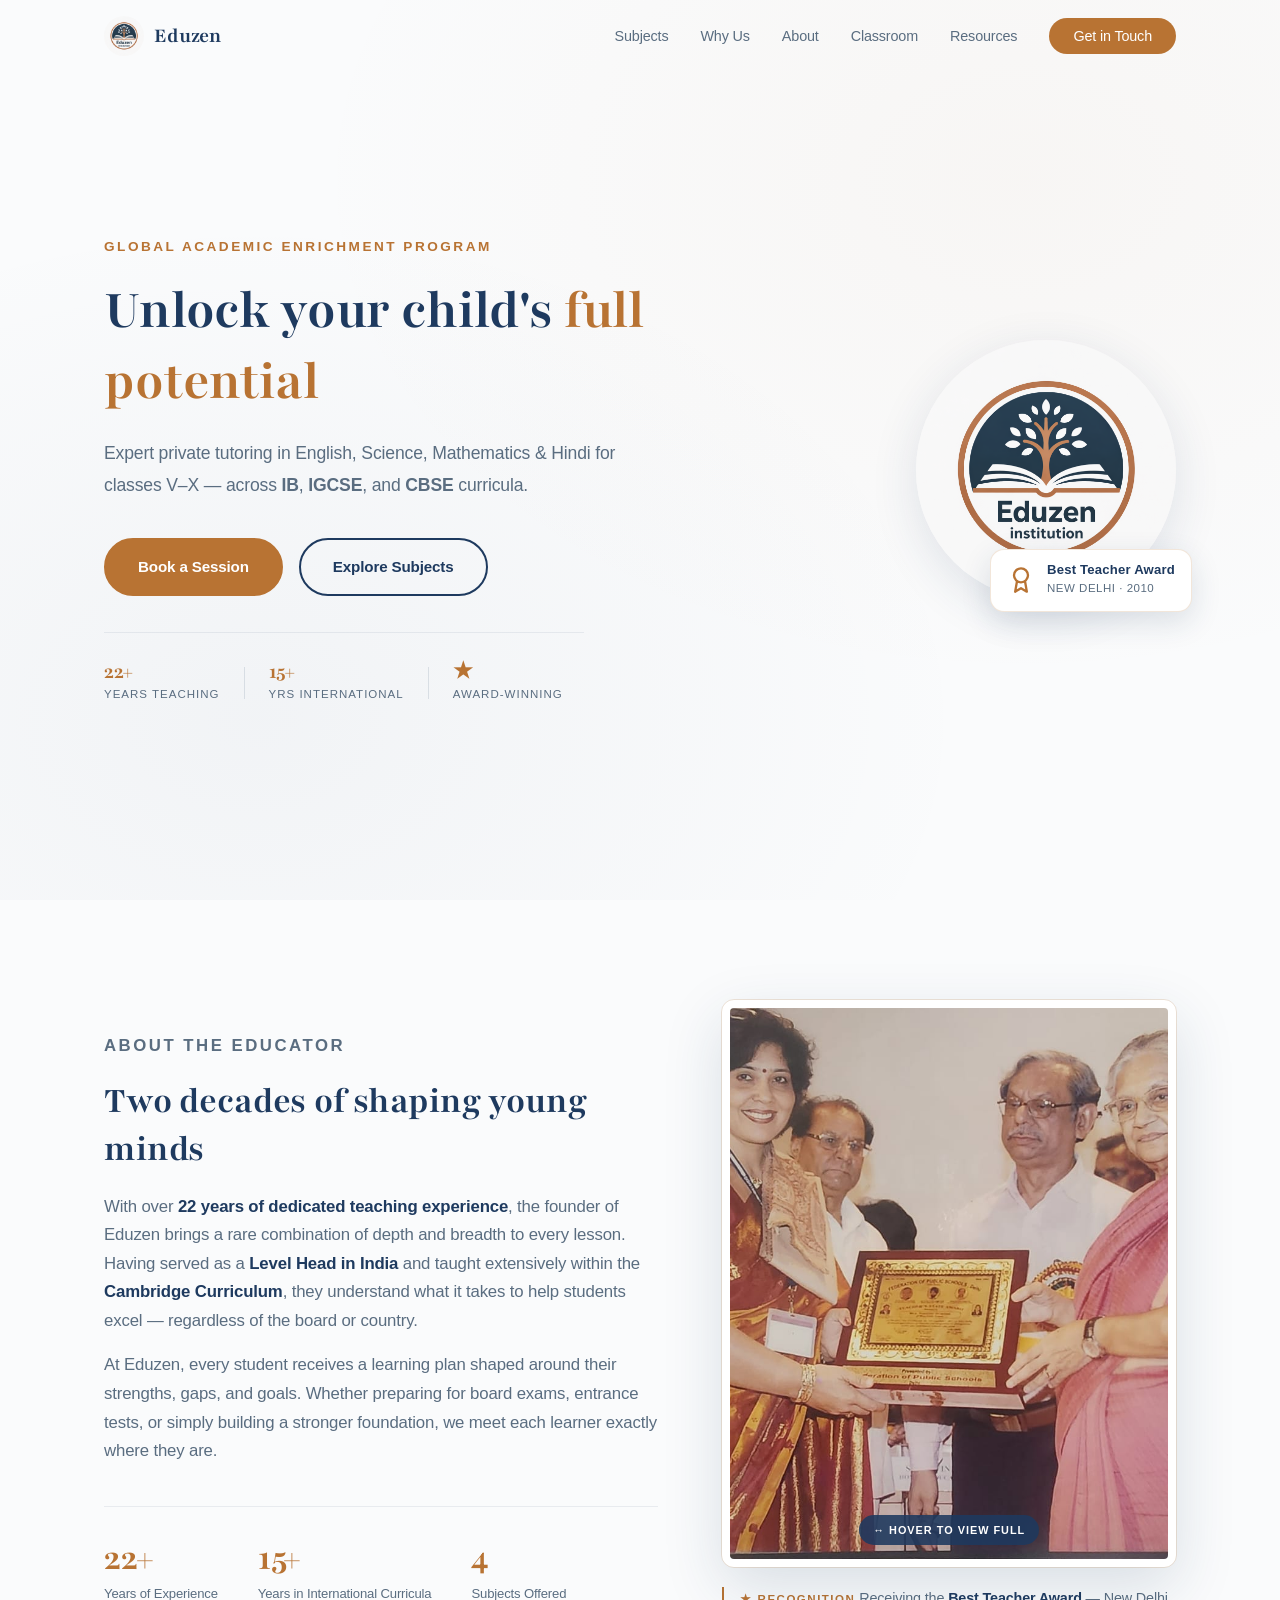
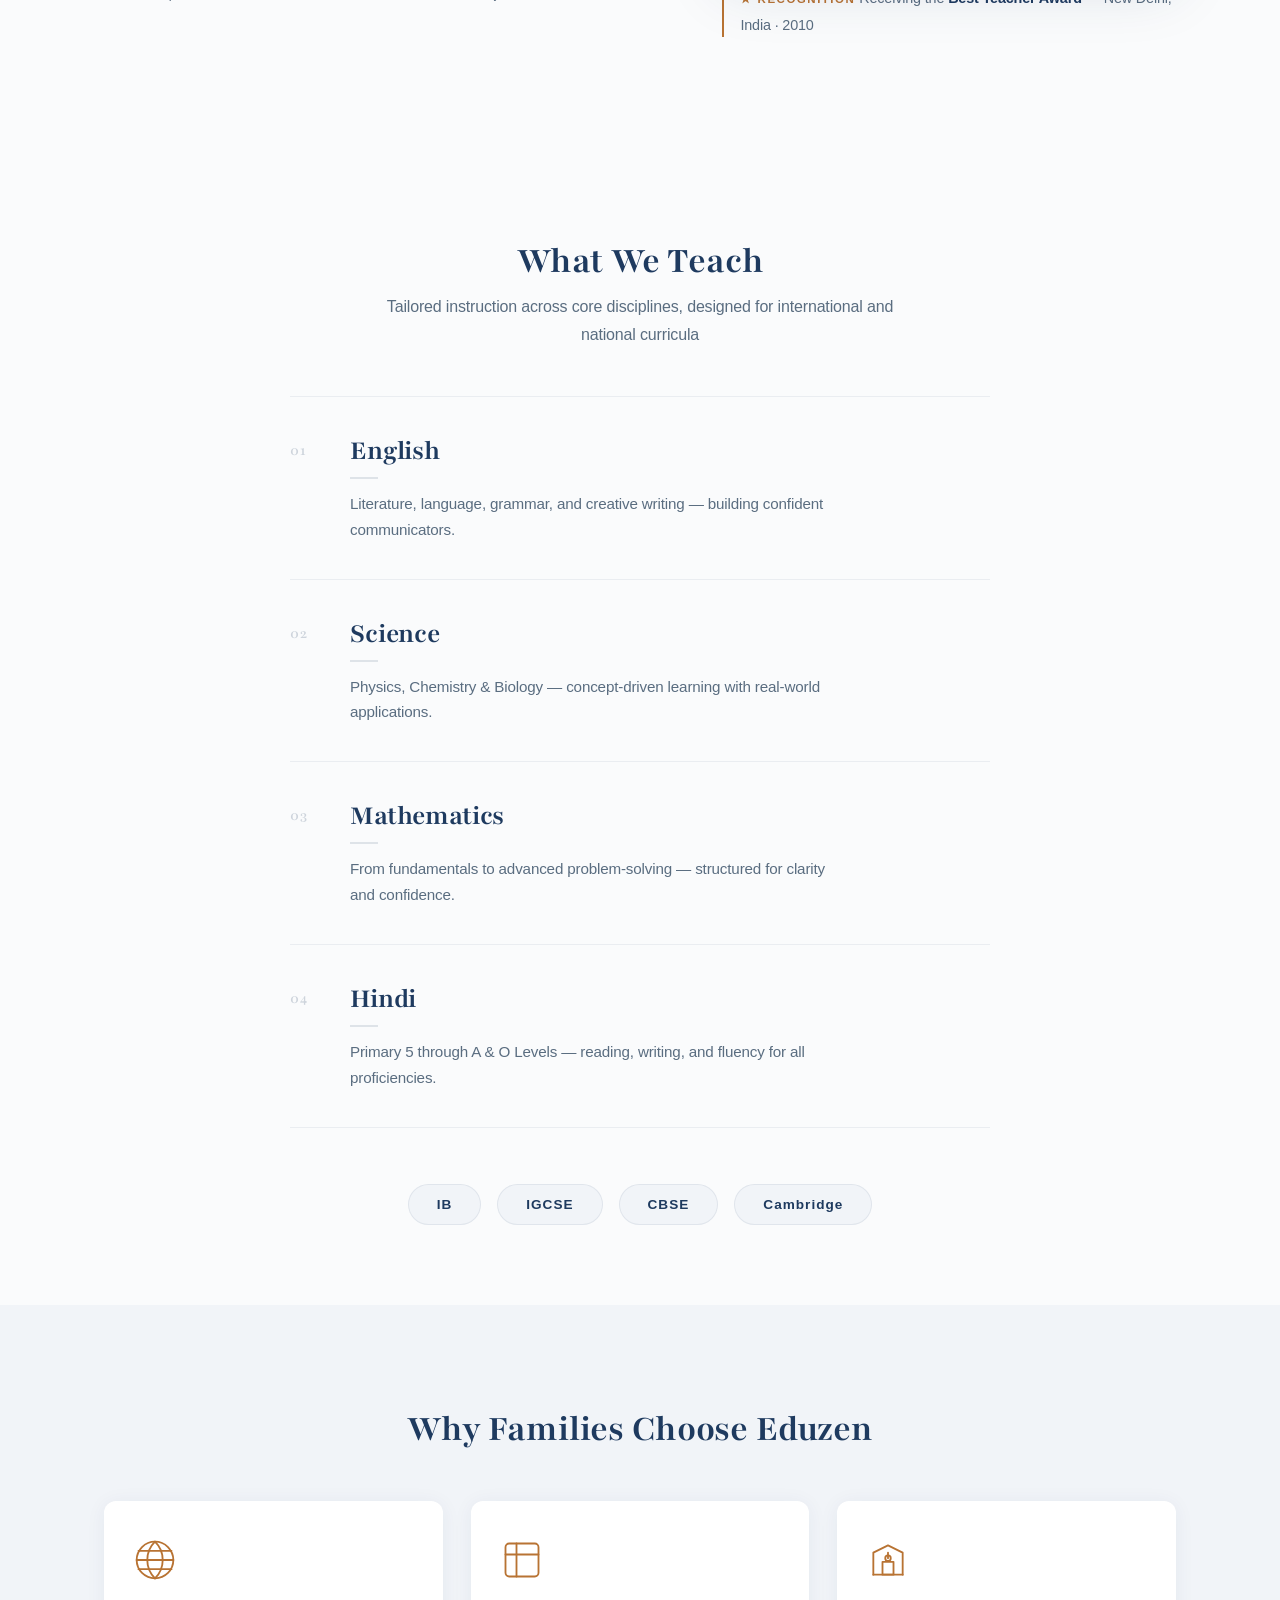
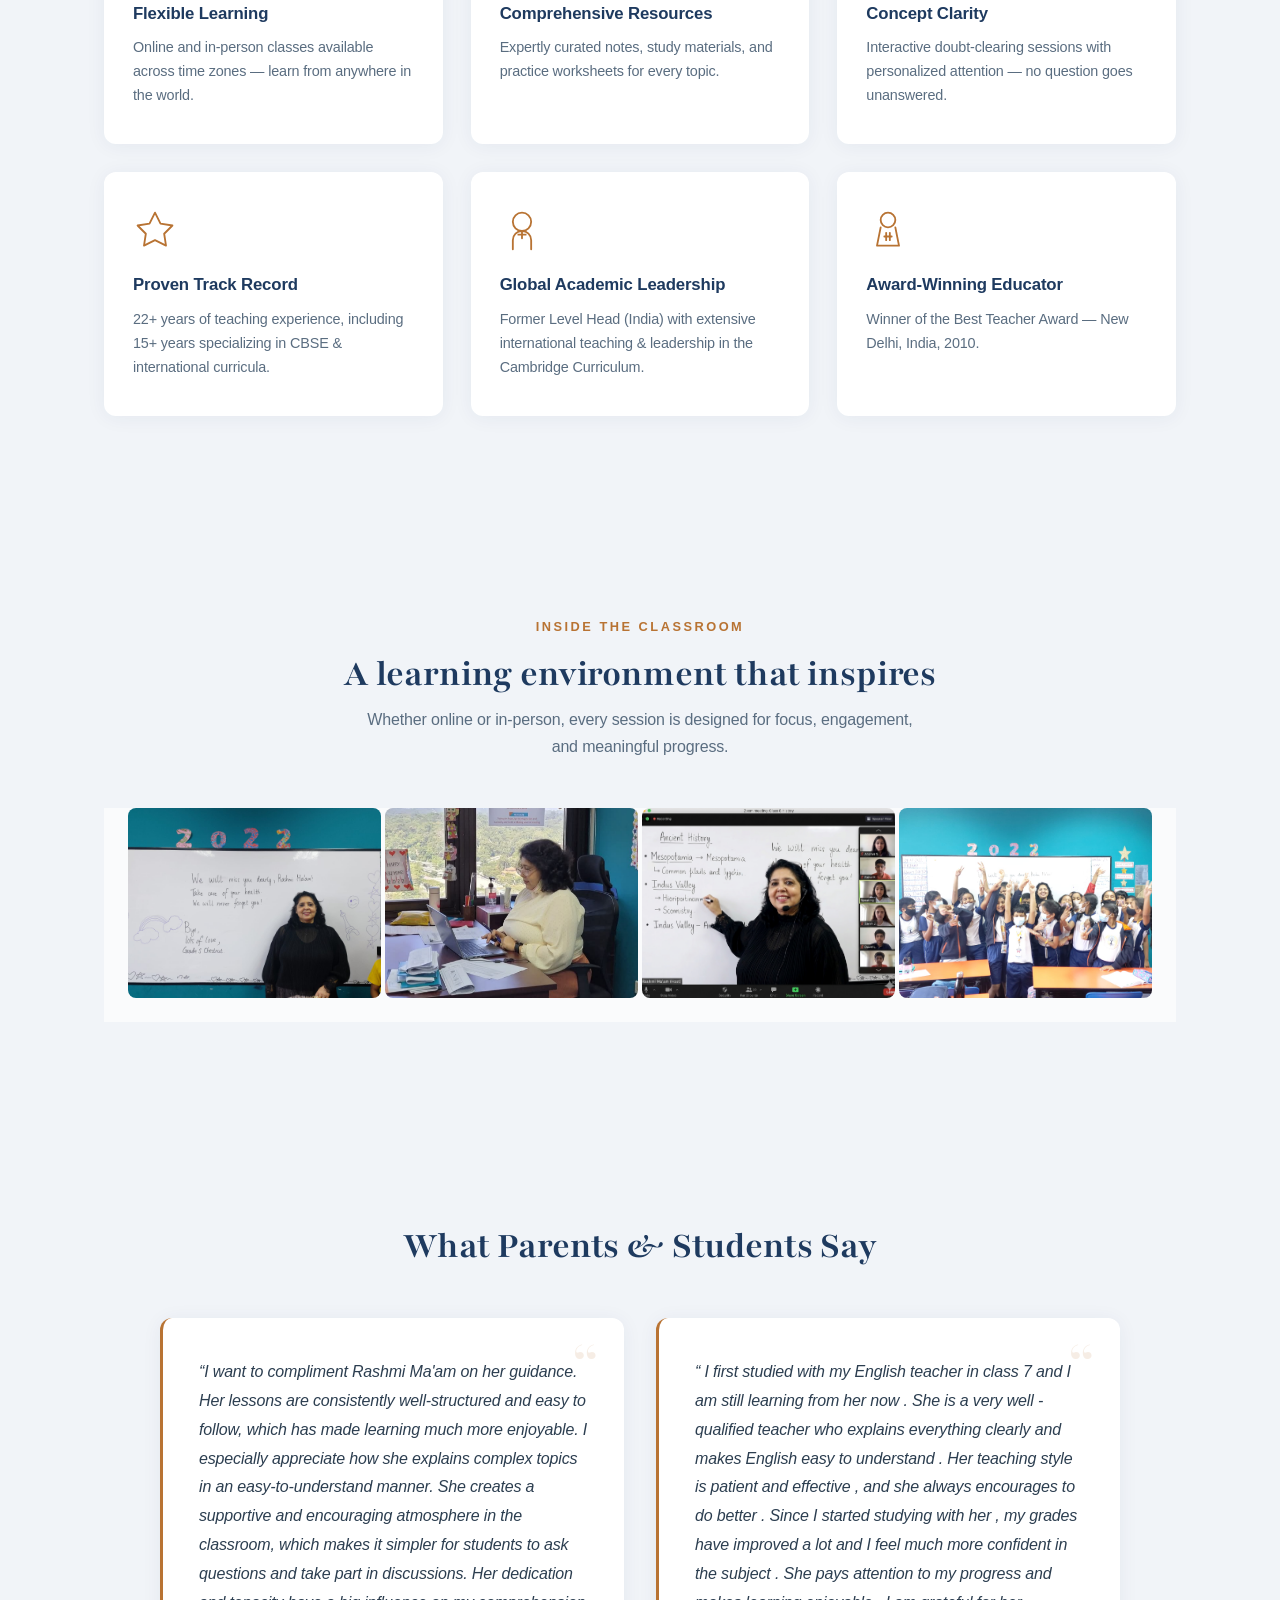
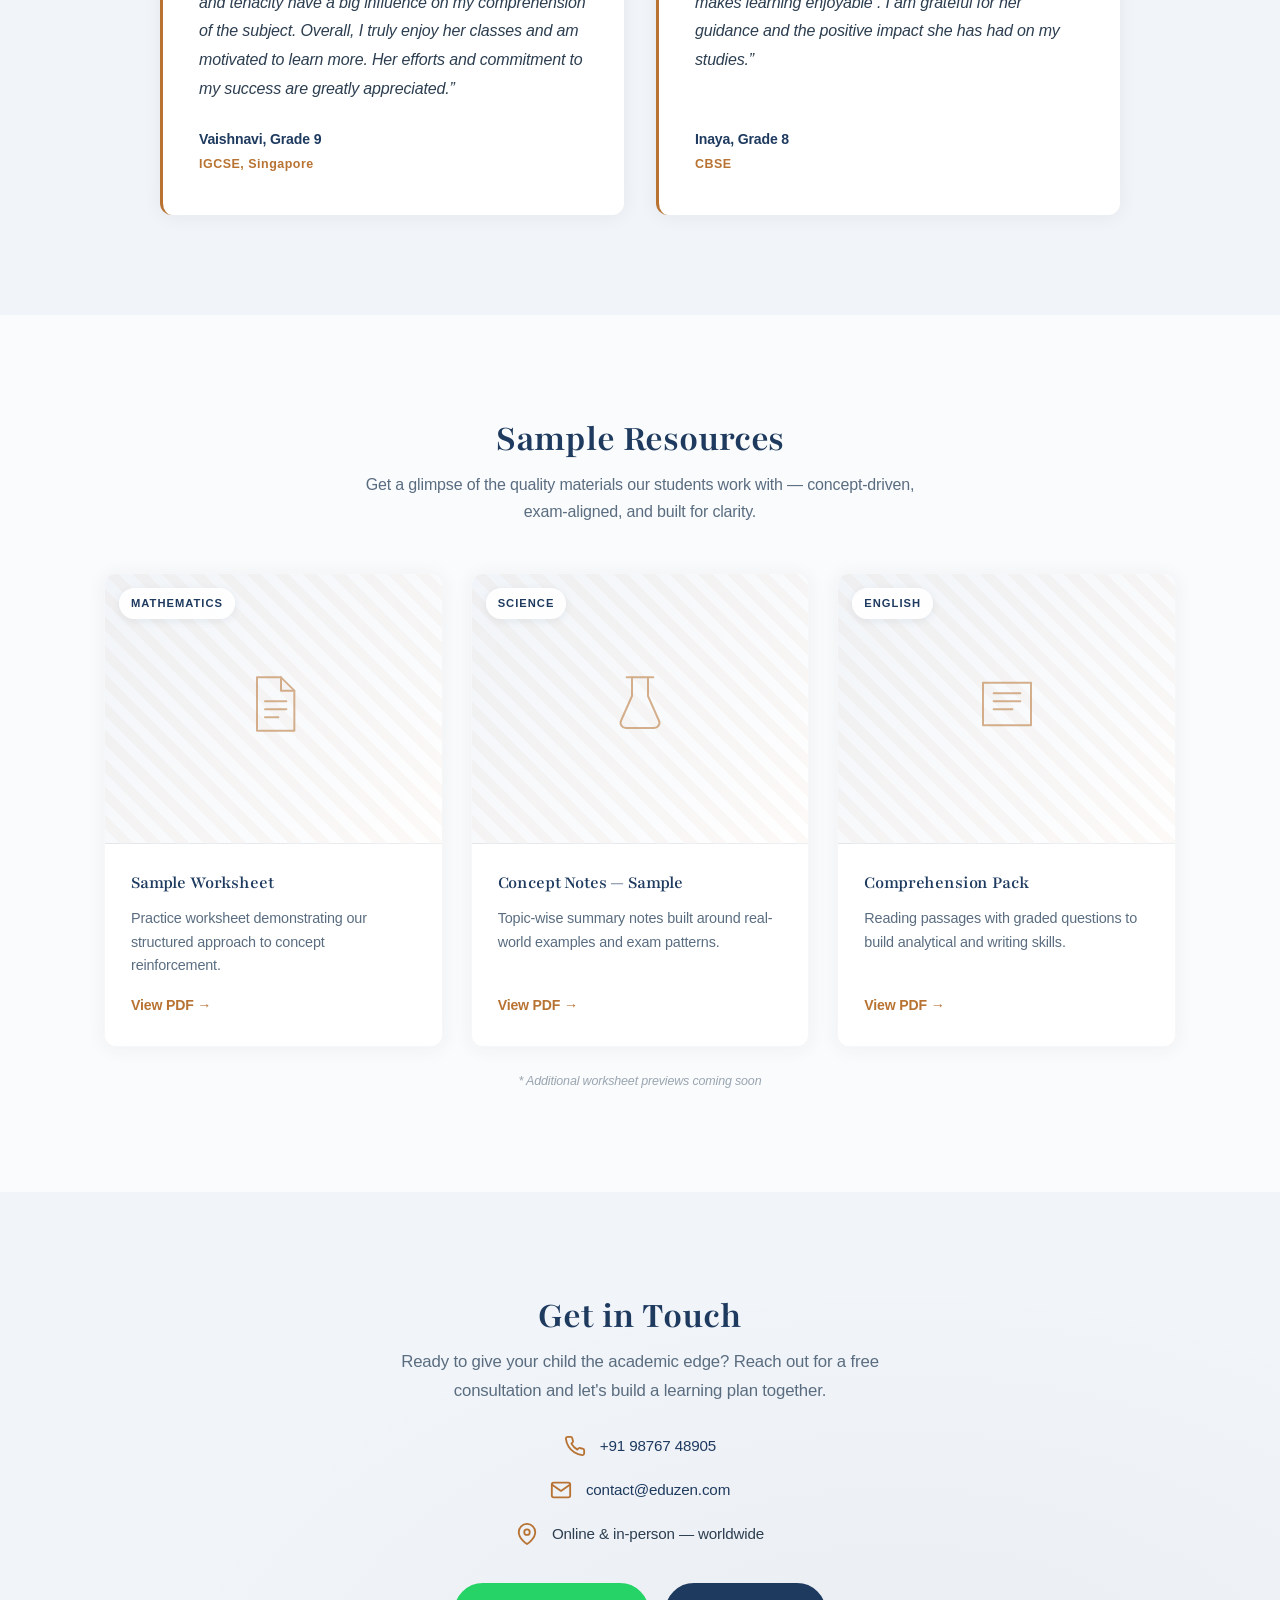
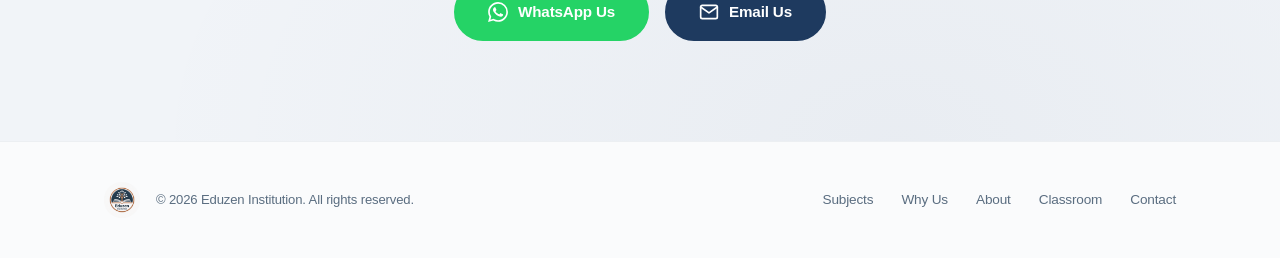
==== commit 21f440f5: "update: images, rearranged sections" ====
--- a/index.html
+++ b/index.html
@@ -1,328 +1,757 @@
-<!DOCTYPE html>
+<!doctype html>
 <html lang="en">
-<head>
-  <meta charset="UTF-8" />
-  <meta name="viewport" content="width=device-width, initial-scale=1.0" />
-  <title>Eduzen — Global Academic Enrichment</title>
-  <meta name="description" content="Eduzen offers expert private tutoring in English, Science, Mathematics & Hindi for classes V–X across IB, IGCSE, and CBSE curricula." />
-  <link rel="icon" href="eduzen_logo.png" type="image/png" />
-  <link rel="preconnect" href="https://fonts.googleapis.com" />
-  <link rel="preconnect" href="https://fonts.gstatic.com" crossorigin />
-  <link href="https://fonts.googleapis.com/css2?family=Playfair:opsz,wght@5..1200,400;5..1200,500;5..1200,600;5..1200,700&display=swap" rel="stylesheet" />
-  <link rel="stylesheet" href="style.css" />
-</head>
-<body>
-
-  <!-- ─── Navigation ─── -->
-  <nav class="navbar" id="navbar">
-    <div class="container nav-inner">
-      <a href="#" class="nav-logo">
-        <img src="eduzen_logo.png" alt="Eduzen Logo" />
-        <span>Eduzen</span>
-      </a>
-      <button class="nav-toggle" id="navToggle" aria-label="Toggle menu">
-        <span></span><span></span><span></span>
-      </button>
-      <ul class="nav-links" id="navLinks">
-        <li><a href="#subjects">Subjects</a></li>
-        <li><a href="#why-us">Why Us</a></li>
-        <li><a href="#about">About</a></li>
-        <li><a href="#resources">Resources</a></li>
-        <li><a href="#contact" class="nav-cta">Get in Touch</a></li>
-      </ul>
-    </div>
-  </nav>
-
-  <!-- ─── Hero ─── -->
-  <header class="hero" id="hero">
-    <div class="container hero-content">
-      <div class="hero-text">
-        <p class="hero-tag">Global Academic Enrichment Program</p>
-        <h1>Unlock your child's <span class="accent">full potential</span></h1>
-        <p class="hero-sub">
-          Expert private tutoring in English, Science, Mathematics &amp; Hindi for
-          classes&nbsp;V&ndash;X — across <strong>IB</strong>, <strong>IGCSE</strong>,
-          and <strong>CBSE</strong> curricula.
+  <head>
+    <meta charset="UTF-8" />
+    <meta name="viewport" content="width=device-width, initial-scale=1.0" />
+    <title>Eduzen — Global Academic Enrichment</title>
+    <meta
+      name="description"
+      content="Eduzen offers expert private tutoring in English, Science, Mathematics & Hindi for classes V–X across IB, IGCSE, and CBSE curricula."
+    />
+    <link rel="icon" href="eduzen_logo.png" type="image/png" />
+    <link rel="preconnect" href="https://fonts.googleapis.com" />
+    <link rel="preconnect" href="https://fonts.gstatic.com" crossorigin />
+    <link
+      href="https://fonts.googleapis.com/css2?family=Playfair:opsz,wght@5..1200,400;5..1200,500;5..1200,600;5..1200,700&display=swap"
+      rel="stylesheet"
+    />
+    <link rel="stylesheet" href="style.css" />
+  </head>
+  <body>
+    <!-- ─── Navigation ─── -->
+    <nav class="navbar" id="navbar">
+      <div class="container nav-inner">
+        <a href="#" class="nav-logo">
+          <img src="eduzen_logo.png" alt="Eduzen Logo" />
+          <span>Eduzen</span>
+        </a>
+        <button class="nav-toggle" id="navToggle" aria-label="Toggle menu">
+          <span></span><span></span><span></span>
+        </button>
+        <ul class="nav-links" id="navLinks">
+          <li><a href="#subjects">Subjects</a></li>
+          <li><a href="#why-us">Why Us</a></li>
+          <li><a href="#about">About</a></li>
+          <li><a href="#classroom">Classroom</a></li>
+          <li><a href="#resources">Resources</a></li>
+          <li><a href="#contact" class="nav-cta">Get in Touch</a></li>
+        </ul>
+      </div>
+    </nav>
+
+    <!-- ─── Hero ─── -->
+    <header class="hero" id="hero">
+      <div class="container hero-content">
+        <div class="hero-text">
+          <p class="hero-tag">Global Academic Enrichment Program</p>
+          <h1>
+            Unlock your child's <span class="accent">full potential</span>
+          </h1>
+          <p class="hero-sub">
+            Expert private tutoring in English, Science, Mathematics &amp; Hindi
+            for classes&nbsp;V&ndash;X — across <strong>IB</strong>,
+            <strong>IGCSE</strong>, and <strong>CBSE</strong> curricula.
+          </p>
+          <div class="hero-actions">
+            <a
+              href="https://wa.me/919810448905?text=Hi%2C%20I%27m%20interested%20in%20Eduzen%20tutoring.%20Could%20you%20share%20more%20details%3F"
+              target="_blank"
+              rel="noopener"
+              class="btn btn-primary"
+              >Book a Session</a
+            >
+            <a href="#subjects" class="btn btn-outline">Explore Subjects</a>
+          </div>
+          <div class="hero-trust">
+            <div class="trust-item">
+              <strong>22+</strong><span>Years Teaching</span>
+            </div>
+            <div class="trust-divider"></div>
+            <div class="trust-item">
+              <strong>15+</strong><span>Yrs International</span>
+            </div>
+            <div class="trust-divider"></div>
+            <div class="trust-item">
+              <strong>★</strong><span>Award-Winning</span>
+            </div>
+          </div>
+        </div>
+        <div class="hero-visual">
+          <div class="hero-logo">
+            <img src="eduzen_logo.png" alt="Eduzen Institution" />
+          </div>
+          <div class="hero-badge">
+            <svg
+              viewBox="0 0 24 24"
+              fill="none"
+              stroke="currentColor"
+              stroke-width="2"
+              stroke-linecap="round"
+              stroke-linejoin="round"
+            >
+              <circle cx="12" cy="8" r="6" />
+              <path d="M15.5 13.5L17 22l-5-3-5 3 1.5-8.5" />
+            </svg>
+            <div>
+              <strong>Best Teacher Award</strong>
+              <span>New Delhi · 2010</span>
+            </div>
+          </div>
+        </div>
+      </div>
+    </header>
+
+    <!-- ─── About ─── -->
+    <section class="about" id="about">
+      <div class="container about-inner">
+        <div class="about-grid">
+          <div class="about-text">
+            <p class="about-eyebrow">About the Educator</p>
+            <h2 class="section-title">Two decades of shaping young minds</h2>
+            <p>
+              With over
+              <strong>22 years of dedicated teaching experience</strong>, the
+              founder of Eduzen brings a rare combination of depth and breadth
+              to every lesson. Having served as a
+              <strong>Level Head in India</strong> and taught extensively within
+              the <strong>Cambridge Curriculum</strong>, they understand what it
+              takes to help students excel — regardless of the board or country.
+            </p>
+            <p>
+              At Eduzen, every student receives a learning plan shaped around
+              their strengths, gaps, and goals. Whether preparing for board
+              exams, entrance tests, or simply building a stronger foundation,
+              we meet each learner exactly where they are.
+            </p>
+            <div class="about-stats">
+              <div class="stat">
+                <span class="stat-number">22+</span>
+                <span class="stat-label">Years of Experience</span>
+              </div>
+              <div class="stat">
+                <span class="stat-number">15+</span>
+                <span class="stat-label">Years in International Curricula</span>
+              </div>
+              <div class="stat">
+                <span class="stat-number">4</span>
+                <span class="stat-label">Subjects Offered</span>
+              </div>
+            </div>
+          </div>
+
+          <!-- Award Photo -->
+          <figure class="about-photo">
+            <!-- TODO: replace src with the actual award photo file -->
+            <div class="about-photo-frame">
+              <img
+                src="images/award-ceremony.jpg"
+                alt="Receiving the Best Teacher Award from the Government of India, New Delhi, 2010"
+                onerror="
+                  this.parentElement.classList.add('photo-placeholder');
+                  this.style.display = 'none';
+                "
+              />
+              <div class="photo-fallback">
+                <svg
+                  viewBox="0 0 48 48"
+                  fill="none"
+                  stroke="currentColor"
+                  stroke-width="1.5"
+                  stroke-linecap="round"
+                  stroke-linejoin="round"
+                >
+                  <rect x="6" y="10" width="36" height="28" rx="2" />
+                  <circle cx="24" cy="24" r="6" />
+                  <path d="M16 10l3-4h10l3 4" />
+                </svg>
+                <span>Award Ceremony Photo</span>
+                <small>images/award-ceremony.jpg</small>
+              </div>
+            </div>
+            <figcaption>
+              <span class="photo-tag">★ Recognition</span>
+              Receiving the <strong>Best Teacher Award</strong> — New Delhi,
+              India · 2010
+            </figcaption>
+          </figure>
+        </div>
+      </div>
+    </section>
+
+    <!-- ─── Subjects ─── -->
+    <section class="subjects" id="subjects">
+      <div class="container">
+        <h2 class="section-title">What We Teach</h2>
+        <p class="section-subtitle">
+          Tailored instruction across core disciplines, designed for
+          international and national curricula
         </p>
-        <div class="hero-actions">
-          <a href="https://wa.me/919810448905?text=Hi%2C%20I%27m%20interested%20in%20Eduzen%20tutoring.%20Could%20you%20share%20more%20details%3F" target="_blank" rel="noopener" class="btn btn-primary">Book a Session</a>
-          <a href="#subjects" class="btn btn-outline">Explore Subjects</a>
-        </div>
-      </div>
-      <div class="hero-logo">
-        <img src="eduzen_logo.png" alt="Eduzen Institution" />
-      </div>
-    </div>
-  </header>
-
-  <!-- ─── Subjects ─── -->
-  <section class="subjects" id="subjects">
-    <div class="container">
-      <h2 class="section-title">What We Teach</h2>
-      <p class="section-subtitle">Tailored instruction across core disciplines, designed for international and national curricula</p>
-
-      <div class="subject-list">
-        <div class="subject-row">
-          <span class="subject-num">01</span>
-          <div class="subject-body">
-            <h3>English</h3>
-            <div class="subject-accent"></div>
-            <p>Literature, language, grammar, and creative writing — building confident communicators.</p>
-          </div>
-        </div>
-        <div class="subject-row">
-          <span class="subject-num">02</span>
-          <div class="subject-body">
-            <h3>Science</h3>
-            <div class="subject-accent"></div>
-            <p>Physics, Chemistry &amp; Biology — concept-driven learning with real-world applications.</p>
-          </div>
-        </div>
-        <div class="subject-row">
-          <span class="subject-num">03</span>
-          <div class="subject-body">
-            <h3>Mathematics</h3>
-            <div class="subject-accent"></div>
-            <p>From fundamentals to advanced problem-solving — structured for clarity and confidence.</p>
-          </div>
-        </div>
-        <div class="subject-row">
-          <span class="subject-num">04</span>
-          <div class="subject-body">
-            <h3>Hindi</h3>
-            <div class="subject-accent"></div>
-            <p>Primary 5 through A &amp; O Levels — reading, writing, and fluency for all proficiencies.</p>
-          </div>
-        </div>
-      </div>
-
-      <div class="curricula-strip">
-        <span class="curricula-badge">IB</span>
-        <span class="curricula-badge">IGCSE</span>
-        <span class="curricula-badge">CBSE</span>
-        <span class="curricula-badge">Cambridge</span>
-      </div>
-    </div>
-  </section>
-
-  <!-- ─── Why Us ─── -->
-  <section class="why-us" id="why-us">
-    <div class="container">
-      <h2 class="section-title">Why Families Choose Eduzen</h2>
-      <div class="features-grid">
-
-        <div class="feature">
-          <div class="feature-icon">
-            <svg viewBox="0 0 48 48" fill="none" stroke="currentColor" stroke-width="2" stroke-linecap="round" stroke-linejoin="round"><circle cx="24" cy="24" r="20"/><path d="M24 4a28 28 0 0 1 0 40"/><path d="M24 4a28 28 0 0 0 0 40"/><line x1="4" y1="24" x2="44" y2="24"/><path d="M6 14h36"/><path d="M6 34h36"/></svg>
-          </div>
-          <h4>Flexible Learning</h4>
-          <p>Online and in-person classes available across time zones — learn from anywhere in the world.</p>
-        </div>
-
-        <div class="feature">
-          <div class="feature-icon">
-            <svg viewBox="0 0 48 48" fill="none" stroke="currentColor" stroke-width="2" stroke-linecap="round" stroke-linejoin="round"><rect x="6" y="6" width="36" height="36" rx="4"/><line x1="6" y1="18" x2="42" y2="18"/><line x1="18" y1="6" x2="18" y2="42"/></svg>
-          </div>
-          <h4>Comprehensive Resources</h4>
-          <p>Expertly curated notes, study materials, and practice worksheets for every topic.</p>
-        </div>
-
-        <div class="feature">
-          <div class="feature-icon">
-            <svg viewBox="0 0 48 48" fill="none" stroke="currentColor" stroke-width="2" stroke-linecap="round" stroke-linejoin="round"><path d="M8 40V16l16-8 16 8v24"/><path d="M8 40h32"/><rect x="18" y="26" width="12" height="14"/><line x1="24" y1="16" x2="24" y2="22"/><circle cx="24" cy="22" r="3"/></svg>
-          </div>
-          <h4>Concept Clarity</h4>
-          <p>Interactive doubt-clearing sessions with personalized attention — no question goes unanswered.</p>
-        </div>
-
-        <div class="feature">
-          <div class="feature-icon">
-            <svg viewBox="0 0 48 48" fill="none" stroke="currentColor" stroke-width="2" stroke-linecap="round" stroke-linejoin="round"><path d="M24 4l6 12 13 2-9 9 2 13-12-6-12 6 2-13-9-9 13-2z"/></svg>
-          </div>
-          <h4>Proven Track Record</h4>
-          <p>22+ years of teaching experience, including 15+ years specializing in CBSE &amp; international curricula.</p>
-        </div>
-
-        <div class="feature">
-          <div class="feature-icon">
-            <svg viewBox="0 0 48 48" fill="none" stroke="currentColor" stroke-width="2" stroke-linecap="round" stroke-linejoin="round"><circle cx="24" cy="14" r="10"/><path d="M14 44V34a10 10 0 0 1 20 0v10"/><line x1="24" y1="24" x2="24" y2="32"/><line x1="20" y1="28" x2="28" y2="28"/></svg>
-          </div>
-          <h4>Global Academic Leadership</h4>
-          <p>Former Level Head (India) with extensive international teaching &amp; leadership in the Cambridge Curriculum.</p>
-        </div>
-
-        <div class="feature">
-          <div class="feature-icon">
-            <svg viewBox="0 0 48 48" fill="none" stroke="currentColor" stroke-width="2" stroke-linecap="round" stroke-linejoin="round"><circle cx="24" cy="12" r="8"/><path d="M16 20l-4 20h24l-4-20"/><path d="M20 30h8"/><path d="M22 26v8"/><path d="M26 26v8"/></svg>
-          </div>
-          <h4>Award-Winning Educator</h4>
-          <p>Winner of the Best Teacher Award — New Delhi, India, 2010.</p>
-        </div>
-
-      </div>
-    </div>
-  </section>
-
-  <!-- ─── About ─── -->
-  <section class="about" id="about">
-    <div class="container about-inner">
-      <div class="about-text">
-        <h2 class="section-title">About the Educator</h2>
-        <p>
-          With over <strong>22 years of dedicated teaching experience</strong>, the
-          founder of Eduzen brings a rare combination of depth and breadth to
-          every lesson. Having served as a <strong>Level Head in India</strong> and
-          taught extensively within the <strong>Cambridge Curriculum</strong>, they
-          understand what it takes to help students excel — regardless of the
-          board or country.
+
+        <div class="subject-list">
+          <div class="subject-row">
+            <span class="subject-num">01</span>
+            <div class="subject-body">
+              <h3>English</h3>
+              <div class="subject-accent"></div>
+              <p>
+                Literature, language, grammar, and creative writing — building
+                confident communicators.
+              </p>
+            </div>
+          </div>
+          <div class="subject-row">
+            <span class="subject-num">02</span>
+            <div class="subject-body">
+              <h3>Science</h3>
+              <div class="subject-accent"></div>
+              <p>
+                Physics, Chemistry &amp; Biology — concept-driven learning with
+                real-world applications.
+              </p>
+            </div>
+          </div>
+          <div class="subject-row">
+            <span class="subject-num">03</span>
+            <div class="subject-body">
+              <h3>Mathematics</h3>
+              <div class="subject-accent"></div>
+              <p>
+                From fundamentals to advanced problem-solving — structured for
+                clarity and confidence.
+              </p>
+            </div>
+          </div>
+          <div class="subject-row">
+            <span class="subject-num">04</span>
+            <div class="subject-body">
+              <h3>Hindi</h3>
+              <div class="subject-accent"></div>
+              <p>
+                Primary 5 through A &amp; O Levels — reading, writing, and
+                fluency for all proficiencies.
+              </p>
+            </div>
+          </div>
+        </div>
+
+        <div class="curricula-strip">
+          <span class="curricula-badge">IB</span>
+          <span class="curricula-badge">IGCSE</span>
+          <span class="curricula-badge">CBSE</span>
+          <span class="curricula-badge">Cambridge</span>
+        </div>
+      </div>
+    </section>
+
+    <!-- ─── Why Us ─── -->
+    <section class="why-us" id="why-us">
+      <div class="container">
+        <h2 class="section-title">Why Families Choose Eduzen</h2>
+        <div class="features-grid">
+          <div class="feature">
+            <div class="feature-icon">
+              <svg
+                viewBox="0 0 48 48"
+                fill="none"
+                stroke="currentColor"
+                stroke-width="2"
+                stroke-linecap="round"
+                stroke-linejoin="round"
+              >
+                <circle cx="24" cy="24" r="20" />
+                <path d="M24 4a28 28 0 0 1 0 40" />
+                <path d="M24 4a28 28 0 0 0 0 40" />
+                <line x1="4" y1="24" x2="44" y2="24" />
+                <path d="M6 14h36" />
+                <path d="M6 34h36" />
+              </svg>
+            </div>
+            <h4>Flexible Learning</h4>
+            <p>
+              Online and in-person classes available across time zones — learn
+              from anywhere in the world.
+            </p>
+          </div>
+
+          <div class="feature">
+            <div class="feature-icon">
+              <svg
+                viewBox="0 0 48 48"
+                fill="none"
+                stroke="currentColor"
+                stroke-width="2"
+                stroke-linecap="round"
+                stroke-linejoin="round"
+              >
+                <rect x="6" y="6" width="36" height="36" rx="4" />
+                <line x1="6" y1="18" x2="42" y2="18" />
+                <line x1="18" y1="6" x2="18" y2="42" />
+              </svg>
+            </div>
+            <h4>Comprehensive Resources</h4>
+            <p>
+              Expertly curated notes, study materials, and practice worksheets
+              for every topic.
+            </p>
+          </div>
+
+          <div class="feature">
+            <div class="feature-icon">
+              <svg
+                viewBox="0 0 48 48"
+                fill="none"
+                stroke="currentColor"
+                stroke-width="2"
+                stroke-linecap="round"
+                stroke-linejoin="round"
+              >
+                <path d="M8 40V16l16-8 16 8v24" />
+                <path d="M8 40h32" />
+                <rect x="18" y="26" width="12" height="14" />
+                <line x1="24" y1="16" x2="24" y2="22" />
+                <circle cx="24" cy="22" r="3" />
+              </svg>
+            </div>
+            <h4>Concept Clarity</h4>
+            <p>
+              Interactive doubt-clearing sessions with personalized attention —
+              no question goes unanswered.
+            </p>
+          </div>
+
+          <div class="feature">
+            <div class="feature-icon">
+              <svg
+                viewBox="0 0 48 48"
+                fill="none"
+                stroke="currentColor"
+                stroke-width="2"
+                stroke-linecap="round"
+                stroke-linejoin="round"
+              >
+                <path d="M24 4l6 12 13 2-9 9 2 13-12-6-12 6 2-13-9-9 13-2z" />
+              </svg>
+            </div>
+            <h4>Proven Track Record</h4>
+            <p>
+              22+ years of teaching experience, including 15+ years specializing
+              in CBSE &amp; international curricula.
+            </p>
+          </div>
+
+          <div class="feature">
+            <div class="feature-icon">
+              <svg
+                viewBox="0 0 48 48"
+                fill="none"
+                stroke="currentColor"
+                stroke-width="2"
+                stroke-linecap="round"
+                stroke-linejoin="round"
+              >
+                <circle cx="24" cy="14" r="10" />
+                <path d="M14 44V34a10 10 0 0 1 20 0v10" />
+                <line x1="24" y1="24" x2="24" y2="32" />
+                <line x1="20" y1="28" x2="28" y2="28" />
+              </svg>
+            </div>
+            <h4>Global Academic Leadership</h4>
+            <p>
+              Former Level Head (India) with extensive international teaching
+              &amp; leadership in the Cambridge Curriculum.
+            </p>
+          </div>
+
+          <div class="feature">
+            <div class="feature-icon">
+              <svg
+                viewBox="0 0 48 48"
+                fill="none"
+                stroke="currentColor"
+                stroke-width="2"
+                stroke-linecap="round"
+                stroke-linejoin="round"
+              >
+                <circle cx="24" cy="12" r="8" />
+                <path d="M16 20l-4 20h24l-4-20" />
+                <path d="M20 30h8" />
+                <path d="M22 26v8" />
+                <path d="M26 26v8" />
+              </svg>
+            </div>
+            <h4>Award-Winning Educator</h4>
+            <p>Winner of the Best Teacher Award — New Delhi, India, 2010.</p>
+          </div>
+        </div>
+      </div>
+    </section>
+
+    <!-- ─── Inside the Classroom ─── -->
+    <section class="classroom" id="classroom">
+      <div class="container">
+        <p class="about-eyebrow center">Inside the Classroom</p>
+        <h2 class="section-title centered">
+          A learning environment that inspires
+        </h2>
+        <p class="section-subtitle">
+          Whether online or in-person, every session is designed for focus,
+          engagement, and meaningful progress.
         </p>
-        <p>
-          At Eduzen, every student receives a learning plan shaped around their
-          strengths, gaps, and goals. Whether preparing for board exams,
-          entrance tests, or simply building a stronger foundation, we meet each
-          learner exactly where they are.
+
+        <!-- ─── Image Strip ─── -->
+        <section class="image-strip" aria-label="Learning environment">
+          <!-- TODO: replace these with AI-generated classroom / student photos -->
+          <div class="strip-img">
+            <img
+              src="images/strip-farewell.jpg"
+              alt="Bright modern classroom"
+              onerror="
+                this.parentElement.classList.add('strip-placeholder');
+                this.style.display = 'none';
+              "
+            /><span class="strip-fallback">Classroom Setting</span>
+          </div>
+          <div class="strip-img">
+            <img
+              src="images/strip-laptop.jpg"
+              alt="Students engaged in learning"
+              onerror="
+                this.parentElement.classList.add('strip-placeholder');
+                this.style.display = 'none';
+              "
+            /><span class="strip-fallback">Engaged Learners</span>
+          </div>
+          <div class="strip-img">
+            <img
+              src="images/strip-zoom.jpg"
+              alt="Online tutoring session"
+              onerror="
+                this.parentElement.classList.add('strip-placeholder');
+                this.style.display = 'none';
+              "
+            /><span class="strip-fallback">Online Sessions</span>
+          </div>
+          <div class="strip-img">
+            <img
+              src="images/strip-classroom.jpg"
+              alt="Study materials and resources"
+              onerror="
+                this.parentElement.classList.add('strip-placeholder');
+                this.style.display = 'none';
+              "
+            /><span class="strip-fallback">Curated Resources</span>
+          </div>
+        </section>
+      </div>
+    </section>
+
+    <!-- ─── Testimonials ─── -->
+    <section class="testimonials" id="testimonials">
+      <div class="container">
+        <h2 class="section-title">What Parents &amp; Students Say</h2>
+        <div class="testimonial-grid">
+          <blockquote class="testimonial-card">
+            <p>
+              &ldquo;I want to compliment Rashmi Ma'am on her guidance. Her
+              lessons are consistently well-structured and easy to follow, which
+              has made learning much more enjoyable. I especially appreciate how
+              she explains complex topics in an easy-to-understand manner. She
+              creates a supportive and encouraging atmosphere in the classroom,
+              which makes it simpler for students to ask questions and take part
+              in discussions. Her dedication and tenacity have a big influence
+              on my comprehension of the subject. Overall, I truly enjoy her
+              classes and am motivated to learn more. Her efforts and commitment
+              to my success are greatly appreciated.&rdquo;
+            </p>
+            <footer>
+              <strong>Vaishnavi, Grade 9 </strong>
+              <span>IGCSE, Singapore</span>
+            </footer>
+          </blockquote>
+
+          <blockquote class="testimonial-card">
+            <p>
+              &ldquo; I first studied with my English teacher in class 7 and I
+              am still learning from her now . She is a very well - qualified
+              teacher who explains everything clearly and makes English easy to
+              understand . Her teaching style is patient and effective , and she
+              always encourages to do better . Since I started studying with her
+              , my grades have improved a lot and I feel much more confident in
+              the subject . She pays attention to my progress and makes learning
+              enjoyable . I am grateful for her guidance and the positive impact
+              she has had on my studies.&rdquo;
+            </p>
+            <footer>
+              <strong>Inaya, Grade 8</strong>
+              <span>CBSE</span>
+            </footer>
+          </blockquote>
+        </div>
+      </div>
+    </section>
+
+    <!-- ─── Resources ─── -->
+    <section class="resources" id="resources">
+      <div class="container">
+        <h2 class="section-title">Sample Resources</h2>
+        <p class="section-subtitle">
+          Get a glimpse of the quality materials our students work with —
+          concept-driven, exam-aligned, and built for clarity.
         </p>
-        <div class="about-stats">
-          <div class="stat">
-            <span class="stat-number">22+</span>
-            <span class="stat-label">Years of Experience</span>
-          </div>
-          <div class="stat">
-            <span class="stat-number">15+</span>
-            <span class="stat-label">Years in International Curricula</span>
-          </div>
-          <div class="stat">
-            <span class="stat-number">4</span>
-            <span class="stat-label">Subjects Offered</span>
-          </div>
-        </div>
-      </div>
-    </div>
-  </section>
-
-  <!-- ─── Testimonials (placeholder) ─── -->
-  <section class="testimonials" id="testimonials">
-    <div class="container">
-      <h2 class="section-title">What Parents &amp; Students Say</h2>
-      <div class="testimonial-grid">
-
-        <blockquote class="testimonial-card">
-          <p>&ldquo;My daughter's confidence in Maths has completely transformed since she started with Eduzen. The personalised approach makes all the difference.&rdquo;</p>
-          <footer>
-            <strong>Parent of Class VIII student</strong>
-            <span>IGCSE</span>
-          </footer>
-        </blockquote>
-
-        <blockquote class="testimonial-card">
-          <p>&ldquo;I used to dread Science, but now it's my favourite subject. The way concepts are explained just clicks.&rdquo;</p>
-          <footer>
-            <strong>Class IX student</strong>
-            <span>CBSE</span>
-          </footer>
-        </blockquote>
-
-        <blockquote class="testimonial-card">
-          <p>&ldquo;Excellent resources and truly flexible scheduling. We've been with Eduzen for two years and wouldn't go anywhere else.&rdquo;</p>
-          <footer>
-            <strong>Parent of Class VII student</strong>
-            <span>IB</span>
-          </footer>
-        </blockquote>
-
-      </div>
-      <p class="placeholder-note">* Sample testimonials — replace with real ones</p>
-    </div>
-  </section>
-
-  <!-- ─── Resources ─── -->
-  <section class="resources" id="resources">
-    <div class="container">
-      <h2 class="section-title">Sample Resources</h2>
-      <p class="section-subtitle">Get a glimpse of the quality materials our students work with</p>
-      <div class="resource-cards">
-        <a href="temp_ws.pdf" target="_blank" class="resource-card">
-          <div class="resource-icon">
-            <svg viewBox="0 0 48 48" fill="none" stroke="currentColor" stroke-width="2" stroke-linecap="round" stroke-linejoin="round"><path d="M12 4h18l10 10v30H12z"/><path d="M30 4v10h10"/><line x1="18" y1="22" x2="34" y2="22"/><line x1="18" y1="28" x2="34" y2="28"/><line x1="18" y1="34" x2="28" y2="34"/></svg>
-          </div>
-          <h4>Sample Worksheet</h4>
-          <p>Practice worksheet demonstrating our structured approach to concept reinforcement.</p>
-          <span class="resource-link">View PDF &rarr;</span>
-        </a>
-      </div>
-    </div>
-  </section>
-
-  <!-- ─── Contact / CTA ─── -->
-  <section class="contact" id="contact">
-    <div class="container">
-      <div class="contact-inner">
-        <h2 class="section-title">Get in Touch</h2>
-        <p class="contact-text-p">Ready to give your child the academic edge? Reach out for a free consultation and let's build a learning plan together.</p>
-        <ul class="contact-details">
-          <li>
-            <svg viewBox="0 0 24 24" fill="none" stroke="currentColor" stroke-width="2" stroke-linecap="round" stroke-linejoin="round"><path d="M22 16.92v3a2 2 0 0 1-2.18 2 19.86 19.86 0 0 1-8.63-3.07A19.5 19.5 0 0 1 5.15 12.8 19.86 19.86 0 0 1 2.08 4.18 2 2 0 0 1 4.06 2h3a2 2 0 0 1 2 1.72c.13.81.36 1.6.68 2.34a2 2 0 0 1-.45 2.11L8.09 9.4a16 16 0 0 0 6.51 6.51l1.23-1.23a2 2 0 0 1 2.11-.45c.74.32 1.53.55 2.34.68a2 2 0 0 1 1.72 2.01z"/></svg>
-            <a href="tel:+919810448905">+91 98767 48905</a>
-          </li>
-          <li>
-            <svg viewBox="0 0 24 24" fill="none" stroke="currentColor" stroke-width="2" stroke-linecap="round" stroke-linejoin="round"><path d="M4 4h16c1.1 0 2 .9 2 2v12c0 1.1-.9 2-2 2H4c-1.1 0-2-.9-2-2V6c0-1.1.9-2 2-2z"/><polyline points="22,6 12,13 2,6"/></svg>
-            <a href="mailto:contact@eduzen.com">contact@eduzen.com</a>
-          </li>
-          <li>
-            <svg viewBox="0 0 24 24" fill="none" stroke="currentColor" stroke-width="2" stroke-linecap="round" stroke-linejoin="round"><path d="M21 10c0 7-9 13-9 13s-9-6-9-13a9 9 0 1 1 18 0z"/><circle cx="12" cy="10" r="3"/></svg>
-            <span>Online &amp; in-person — worldwide</span>
-          </li>
-        </ul>
-        <div class="contact-cta-buttons">
-          <a href="https://wa.me/919810448905?text=Hi%2C%20I%27m%20interested%20in%20Eduzen%20tutoring.%20Could%20you%20share%20more%20details%3F" target="_blank" rel="noopener" class="btn btn-whatsapp">
-            <svg viewBox="0 0 24 24" fill="currentColor"><path d="M17.472 14.382c-.297-.149-1.758-.867-2.03-.967-.273-.099-.471-.148-.67.15-.197.297-.767.966-.94 1.164-.173.199-.347.223-.644.075-.297-.15-1.255-.463-2.39-1.475-.883-.788-1.48-1.761-1.653-2.059-.173-.297-.018-.458.13-.606.134-.133.298-.347.446-.52.149-.174.198-.298.298-.497.099-.198.05-.371-.025-.52-.075-.149-.669-1.612-.916-2.207-.242-.579-.487-.5-.669-.51-.173-.008-.371-.01-.57-.01-.198 0-.52.074-.792.372-.272.297-1.04 1.016-1.04 2.479 0 1.462 1.065 2.875 1.213 3.074.149.198 2.096 3.2 5.077 4.487.709.306 1.262.489 1.694.625.712.227 1.36.195 1.871.118.571-.085 1.758-.719 2.006-1.413.248-.694.248-1.289.173-1.413-.074-.124-.272-.198-.57-.347m-5.421 7.403h-.004a9.87 9.87 0 01-5.031-1.378l-.361-.214-3.741.982.998-3.648-.235-.374a9.86 9.86 0 01-1.51-5.26c.001-5.45 4.436-9.884 9.888-9.884 2.64 0 5.122 1.03 6.988 2.898a9.825 9.825 0 012.893 6.994c-.003 5.45-4.437 9.884-9.885 9.884m8.413-18.297A11.815 11.815 0 0012.05 0C5.495 0 .16 5.335.157 11.892c0 2.096.547 4.142 1.588 5.945L.057 24l6.305-1.654a11.882 11.882 0 005.683 1.448h.005c6.554 0 11.89-5.335 11.893-11.893a11.821 11.821 0 00-3.48-8.413z"/></svg>
-            WhatsApp Us
+        <div class="resource-cards">
+          <a href="temp_ws.pdf" target="_blank" class="resource-card">
+            <div class="resource-thumb">
+              <!-- TODO: replace with worksheet preview image -->
+              <img
+                src="images/ws-math.jpg"
+                alt="Mathematics worksheet preview"
+                onerror="
+                  this.parentElement.classList.add('thumb-placeholder');
+                  this.style.display = 'none';
+                "
+              />
+              <div class="thumb-fallback">
+                <svg
+                  viewBox="0 0 48 48"
+                  fill="none"
+                  stroke="currentColor"
+                  stroke-width="1.5"
+                  stroke-linecap="round"
+                  stroke-linejoin="round"
+                >
+                  <path d="M12 4h18l10 10v30H12z" />
+                  <path d="M30 4v10h10" />
+                  <line x1="18" y1="22" x2="34" y2="22" />
+                  <line x1="18" y1="28" x2="34" y2="28" />
+                  <line x1="18" y1="34" x2="28" y2="34" />
+                </svg>
+              </div>
+              <span class="resource-type">Mathematics</span>
+            </div>
+            <div class="resource-body">
+              <h4>Sample Worksheet</h4>
+              <p>
+                Practice worksheet demonstrating our structured approach to
+                concept reinforcement.
+              </p>
+              <span class="resource-link">View PDF &rarr;</span>
+            </div>
           </a>
-          <a href="mailto:contact@eduzen.com?subject=Enquiry%20about%20Eduzen%20Tutoring&body=Hi%2C%0A%0AI%27m%20interested%20in%20learning%20more%20about%20Eduzen%20tutoring.%0A%0AStudent%27s%20grade%3A%20%0ASubjects%20of%20interest%3A%20%0A%0AThank%20you!" class="btn btn-email">
-            <svg viewBox="0 0 24 24" fill="none" stroke="currentColor" stroke-width="2" stroke-linecap="round" stroke-linejoin="round"><path d="M4 4h16c1.1 0 2 .9 2 2v12c0 1.1-.9 2-2 2H4c-1.1 0-2-.9-2-2V6c0-1.1.9-2 2-2z"/><polyline points="22,6 12,13 2,6"/></svg>
-            Email Us
+
+          <a href="temp_ws.pdf" target="_blank" class="resource-card">
+            <div class="resource-thumb">
+              <!-- TODO: replace with science worksheet preview -->
+              <img
+                src="images/ws-science.jpg"
+                alt="Science worksheet preview"
+                onerror="
+                  this.parentElement.classList.add('thumb-placeholder');
+                  this.style.display = 'none';
+                "
+              />
+              <div class="thumb-fallback">
+                <svg
+                  viewBox="0 0 48 48"
+                  fill="none"
+                  stroke="currentColor"
+                  stroke-width="1.5"
+                  stroke-linecap="round"
+                  stroke-linejoin="round"
+                >
+                  <path
+                    d="M18 4v14l-8 18a4 4 0 0 0 4 6h20a4 4 0 0 0 4-6l-8-18V4"
+                  />
+                  <line x1="14" y1="4" x2="34" y2="4" />
+                </svg>
+              </div>
+              <span class="resource-type">Science</span>
+            </div>
+            <div class="resource-body">
+              <h4>Concept Notes — Sample</h4>
+              <p>
+                Topic-wise summary notes built around real-world examples and
+                exam patterns.
+              </p>
+              <span class="resource-link">View PDF &rarr;</span>
+            </div>
           </a>
-        </div>
-      </div>
-    </div>
-  </section>
-
-  <!-- ─── Footer ─── -->
-  <footer class="site-footer">
-    <div class="container footer-inner">
-      <div class="footer-brand">
-        <img src="eduzen_logo.png" alt="Eduzen" />
-        <p>&copy; 2026 Eduzen Institution. All rights reserved.</p>
-      </div>
-      <div class="footer-links">
-        <a href="#subjects">Subjects</a>
-        <a href="#why-us">Why Us</a>
-        <a href="#about">About</a>
-        <a href="#contact">Contact</a>
-      </div>
-    </div>
-  </footer>
-
-  <script>
-    // Mobile menu toggle
-    const toggle = document.getElementById('navToggle');
-    const links = document.getElementById('navLinks');
-    toggle.addEventListener('click', () => {
-      links.classList.toggle('open');
-      toggle.classList.toggle('active');
-    });
-    // Close menu on link click
-    links.querySelectorAll('a').forEach(a => {
-      a.addEventListener('click', () => {
-        links.classList.remove('open');
-        toggle.classList.remove('active');
+
+          <a href="temp_ws.pdf" target="_blank" class="resource-card">
+            <div class="resource-thumb">
+              <!-- TODO: replace with English worksheet preview -->
+              <img
+                src="images/ws-english.jpg"
+                alt="English worksheet preview"
+                onerror="
+                  this.parentElement.classList.add('thumb-placeholder');
+                  this.style.display = 'none';
+                "
+              />
+              <div class="thumb-fallback">
+                <svg
+                  viewBox="0 0 48 48"
+                  fill="none"
+                  stroke="currentColor"
+                  stroke-width="1.5"
+                  stroke-linecap="round"
+                  stroke-linejoin="round"
+                >
+                  <path d="M6 8h36v32H6z" />
+                  <line x1="14" y1="16" x2="34" y2="16" />
+                  <line x1="14" y1="22" x2="34" y2="22" />
+                  <line x1="14" y1="28" x2="28" y2="28" />
+                </svg>
+              </div>
+              <span class="resource-type">English</span>
+            </div>
+            <div class="resource-body">
+              <h4>Comprehension Pack</h4>
+              <p>
+                Reading passages with graded questions to build analytical and
+                writing skills.
+              </p>
+              <span class="resource-link">View PDF &rarr;</span>
+            </div>
+          </a>
+        </div>
+        <p class="placeholder-note">
+          * Additional worksheet previews coming soon
+        </p>
+      </div>
+    </section>
+
+    <!-- ─── Contact / CTA ─── -->
+    <section class="contact" id="contact">
+      <div class="container">
+        <div class="contact-inner">
+          <h2 class="section-title">Get in Touch</h2>
+          <p class="contact-text-p">
+            Ready to give your child the academic edge? Reach out for a free
+            consultation and let's build a learning plan together.
+          </p>
+          <ul class="contact-details">
+            <li>
+              <svg
+                viewBox="0 0 24 24"
+                fill="none"
+                stroke="currentColor"
+                stroke-width="2"
+                stroke-linecap="round"
+                stroke-linejoin="round"
+              >
+                <path
+                  d="M22 16.92v3a2 2 0 0 1-2.18 2 19.86 19.86 0 0 1-8.63-3.07A19.5 19.5 0 0 1 5.15 12.8 19.86 19.86 0 0 1 2.08 4.18 2 2 0 0 1 4.06 2h3a2 2 0 0 1 2 1.72c.13.81.36 1.6.68 2.34a2 2 0 0 1-.45 2.11L8.09 9.4a16 16 0 0 0 6.51 6.51l1.23-1.23a2 2 0 0 1 2.11-.45c.74.32 1.53.55 2.34.68a2 2 0 0 1 1.72 2.01z"
+                />
+              </svg>
+              <a href="tel:+919876748905">+91 98767 48905</a>
+            </li>
+            <li>
+              <svg
+                viewBox="0 0 24 24"
+                fill="none"
+                stroke="currentColor"
+                stroke-width="2"
+                stroke-linecap="round"
+                stroke-linejoin="round"
+              >
+                <path
+                  d="M4 4h16c1.1 0 2 .9 2 2v12c0 1.1-.9 2-2 2H4c-1.1 0-2-.9-2-2V6c0-1.1.9-2 2-2z"
+                />
+                <polyline points="22,6 12,13 2,6" />
+              </svg>
+              <a href="mailto:contact@eduzen.com">contact@eduzen.com</a>
+            </li>
+            <li>
+              <svg
+                viewBox="0 0 24 24"
+                fill="none"
+                stroke="currentColor"
+                stroke-width="2"
+                stroke-linecap="round"
+                stroke-linejoin="round"
+              >
+                <path d="M21 10c0 7-9 13-9 13s-9-6-9-13a9 9 0 1 1 18 0z" />
+                <circle cx="12" cy="10" r="3" />
+              </svg>
+              <span>Online &amp; in-person — worldwide</span>
+            </li>
+          </ul>
+          <div class="contact-cta-buttons">
+            <a
+              href="https://wa.me/919810448905?text=Hi%2C%20I%27m%20interested%20in%20Eduzen%20tutoring.%20Could%20you%20share%20more%20details%3F"
+              target="_blank"
+              rel="noopener"
+              class="btn btn-whatsapp"
+            >
+              <svg viewBox="0 0 24 24" fill="currentColor">
+                <path
+                  d="M17.472 14.382c-.297-.149-1.758-.867-2.03-.967-.273-.099-.471-.148-.67.15-.197.297-.767.966-.94 1.164-.173.199-.347.223-.644.075-.297-.15-1.255-.463-2.39-1.475-.883-.788-1.48-1.761-1.653-2.059-.173-.297-.018-.458.13-.606.134-.133.298-.347.446-.52.149-.174.198-.298.298-.497.099-.198.05-.371-.025-.52-.075-.149-.669-1.612-.916-2.207-.242-.579-.487-.5-.669-.51-.173-.008-.371-.01-.57-.01-.198 0-.52.074-.792.372-.272.297-1.04 1.016-1.04 2.479 0 1.462 1.065 2.875 1.213 3.074.149.198 2.096 3.2 5.077 4.487.709.306 1.262.489 1.694.625.712.227 1.36.195 1.871.118.571-.085 1.758-.719 2.006-1.413.248-.694.248-1.289.173-1.413-.074-.124-.272-.198-.57-.347m-5.421 7.403h-.004a9.87 9.87 0 01-5.031-1.378l-.361-.214-3.741.982.998-3.648-.235-.374a9.86 9.86 0 01-1.51-5.26c.001-5.45 4.436-9.884 9.888-9.884 2.64 0 5.122 1.03 6.988 2.898a9.825 9.825 0 012.893 6.994c-.003 5.45-4.437 9.884-9.885 9.884m8.413-18.297A11.815 11.815 0 0012.05 0C5.495 0 .16 5.335.157 11.892c0 2.096.547 4.142 1.588 5.945L.057 24l6.305-1.654a11.882 11.882 0 005.683 1.448h.005c6.554 0 11.89-5.335 11.893-11.893a11.821 11.821 0 00-3.48-8.413z"
+                />
+              </svg>
+              WhatsApp Us
+            </a>
+            <a
+              href="mailto:contact@eduzen.com?subject=Enquiry%20about%20Eduzen%20Tutoring&body=Hi%2C%0A%0AI%27m%20interested%20in%20learning%20more%20about%20Eduzen%20tutoring.%0A%0AStudent%27s%20grade%3A%20%0ASubjects%20of%20interest%3A%20%0A%0AThank%20you!"
+              class="btn btn-email"
+            >
+              <svg
+                viewBox="0 0 24 24"
+                fill="none"
+                stroke="currentColor"
+                stroke-width="2"
+                stroke-linecap="round"
+                stroke-linejoin="round"
+              >
+                <path
+                  d="M4 4h16c1.1 0 2 .9 2 2v12c0 1.1-.9 2-2 2H4c-1.1 0-2-.9-2-2V6c0-1.1.9-2 2-2z"
+                />
+                <polyline points="22,6 12,13 2,6" />
+              </svg>
+              Email Us
+            </a>
+          </div>
+        </div>
+      </div>
+    </section>
+
+    <!-- ─── Footer ─── -->
+    <footer class="site-footer">
+      <div class="container footer-inner">
+        <div class="footer-brand">
+          <img src="eduzen_logo.png" alt="Eduzen" />
+          <p>&copy; 2026 Eduzen Institution. All rights reserved.</p>
+        </div>
+        <div class="footer-links">
+          <a href="#subjects">Subjects</a>
+          <a href="#why-us">Why Us</a>
+          <a href="#about">About</a>
+          <a href="#classroom">Classroom</a>
+          <a href="#contact">Contact</a>
+        </div>
+      </div>
+    </footer>
+
+    <script>
+      // Mobile menu toggle
+      const toggle = document.getElementById("navToggle");
+      const links = document.getElementById("navLinks");
+      toggle.addEventListener("click", () => {
+        links.classList.toggle("open");
+        toggle.classList.toggle("active");
       });
-    });
-    // Navbar scroll effect
-    window.addEventListener('scroll', () => {
-      document.getElementById('navbar').classList.toggle('scrolled', window.scrollY > 40);
-    });
-  </script>
-
-</body>
+      // Close menu on link click
+      links.querySelectorAll("a").forEach((a) => {
+        a.addEventListener("click", () => {
+          links.classList.remove("open");
+          toggle.classList.remove("active");
+        });
+      });
+      // Navbar scroll effect
+      window.addEventListener("scroll", () => {
+        document
+          .getElementById("navbar")
+          .classList.toggle("scrolled", window.scrollY > 40);
+      });
+    </script>
+  </body>
 </html>
--- a/style.css
+++ b/style.css
@@ -256,6 +256,13 @@
   flex-wrap: wrap;
 }
 
+.hero-visual {
+  position: relative;
+  display: flex;
+  align-items: center;
+  justify-content: center;
+}
+
 .hero-logo img {
   width: 260px;
   height: 260px;
@@ -264,9 +271,133 @@
   animation: float 6s ease-in-out infinite;
 }
 
+.hero-badge {
+  position: absolute;
+  bottom: -12px;
+  right: -16px;
+  background: var(--white);
+  border-radius: 14px;
+  padding: 12px 16px;
+  box-shadow: 0 10px 30px rgba(30,58,95,.14);
+  display: flex;
+  align-items: center;
+  gap: 12px;
+  border: 1px solid rgba(184,115,51,.18);
+  max-width: 220px;
+}
+
+.hero-badge svg {
+  width: 28px; height: 28px;
+  color: var(--copper);
+  flex-shrink: 0;
+}
+
+.hero-badge strong {
+  display: block;
+  font-size: .82rem;
+  color: var(--navy);
+  font-weight: 700;
+  letter-spacing: .2px;
+  line-height: 1.2;
+}
+
+.hero-badge span {
+  display: block;
+  font-size: .72rem;
+  color: var(--text-m);
+  margin-top: 2px;
+  letter-spacing: .5px;
+  text-transform: uppercase;
+}
+
+.hero-trust {
+  display: flex;
+  align-items: center;
+  gap: 24px;
+  margin-top: 36px;
+  padding-top: 28px;
+  border-top: 1px solid rgba(30,58,95,.08);
+  max-width: 480px;
+}
+
+.trust-item {
+  display: flex;
+  flex-direction: column;
+  gap: 2px;
+}
+
+.trust-item strong {
+  font-family: 'Playfair', Georgia, serif;
+  font-size: 1.4rem;
+  color: var(--copper);
+  line-height: 1;
+}
+
+.trust-item span {
+  font-size: .72rem;
+  color: var(--text-m);
+  text-transform: uppercase;
+  letter-spacing: 1px;
+}
+
+.trust-divider {
+  width: 1px;
+  height: 32px;
+  background: rgba(30,58,95,.12);
+}
+
 @keyframes float {
   0%, 100% { transform: translateY(0); }
   50%      { transform: translateY(-12px); }
+}
+
+/* ─── Image Strip ─── */
+.image-strip {
+  display: grid;
+  grid-template-columns: repeat(4, 1fr);
+  gap: 4px;
+  background: var(--bg);
+  padding: 0 24px 24px;
+  max-width: 1320px;
+  margin: 0 auto;
+}
+
+.strip-img {
+  position: relative;
+  aspect-ratio: 4 / 3;
+  overflow: hidden;
+  border-radius: var(--radius-s);
+  background: linear-gradient(135deg, rgba(30,58,95,.08), rgba(184,115,51,.08));
+  display: flex;
+  align-items: center;
+  justify-content: center;
+}
+
+.strip-img img {
+  width: 100%;
+  height: 100%;
+  object-fit: cover;
+  transition: transform .6s ease;
+}
+
+.strip-img:hover img { transform: scale(1.05); }
+
+.strip-fallback {
+  position: absolute;
+  font-size: .8rem;
+  font-weight: 600;
+  color: var(--navy);
+  letter-spacing: .5px;
+  text-align: center;
+  padding: 0 12px;
+  opacity: 0;
+}
+
+.strip-img.strip-placeholder .strip-fallback { opacity: 1; }
+.strip-img.strip-placeholder {
+  background:
+    repeating-linear-gradient(45deg, transparent, transparent 10px, rgba(30,58,95,.04) 10px, rgba(30,58,95,.04) 20px),
+    linear-gradient(135deg, rgba(184,115,51,.08), rgba(30,58,95,.08));
 }
 
 /* ─── Subjects ─── */
@@ -415,8 +546,28 @@
 }
 
 .about-inner {
-  max-width: 760px;
-}
+  max-width: var(--max-w);
+}
+
+.about-grid {
+  display: grid;
+  grid-template-columns: 1.1fr .9fr;
+  gap: 64px;
+  align-items: center;
+}
+
+.about-eyebrow {
+  font-size: .8rem;
+  font-weight: 700;
+  text-transform: uppercase;
+  letter-spacing: 2.5px;
+  color: var(--copper);
+  margin-bottom: 12px;
+}
+
+.about-eyebrow.center { text-align: center; }
+
+.section-title.centered { text-align: center; }
 
 .about-text p {
   color: var(--text-m);
@@ -424,7 +575,225 @@
   font-size: 1.05rem;
 }
 
+.about-text .section-title { margin-bottom: 20px; }
+
 .about-text strong { color: var(--navy); }
+
+/* Award Photo */
+.about-photo {
+  position: relative;
+}
+
+.about-photo-frame {
+  position: relative;
+  aspect-ratio: 4 / 5;
+  background: linear-gradient(135deg, var(--bg-alt), var(--white));
+  border-radius: var(--radius);
+  overflow: hidden;
+  box-shadow: 0 20px 60px rgba(30,58,95,.15);
+  border: 8px solid var(--white);
+  outline: 1px solid rgba(184,115,51,.18);
+  display: flex;
+  align-items: center;
+  justify-content: center;
+  cursor: zoom-in;
+  transition:
+    aspect-ratio .6s cubic-bezier(.4,0,.2,1),
+    box-shadow .6s ease;
+}
+
+.about-photo-frame:hover,
+.about-photo-frame:focus-within {
+  aspect-ratio: 16 / 10;
+  box-shadow: 0 28px 80px rgba(30,58,95,.22);
+}
+
+.about-photo-frame img {
+  width: 100%;
+  height: 100%;
+  object-fit: cover;
+  object-position: center;
+}
+
+.about-photo-frame::after {
+  content: '↔ Hover to view full';
+  position: absolute;
+  bottom: 14px;
+  left: 50%;
+  transform: translateX(-50%);
+  background: rgba(30,58,95,.88);
+  color: var(--white);
+  font-size: .68rem;
+  font-weight: 600;
+  letter-spacing: 1px;
+  text-transform: uppercase;
+  padding: 6px 14px;
+  border-radius: 50px;
+  white-space: nowrap;
+  pointer-events: none;
+  opacity: 1;
+  transition: opacity .35s ease, transform .35s ease;
+}
+
+.about-photo-frame:hover::after,
+.about-photo-frame:focus-within::after {
+  opacity: 0;
+  transform: translateX(-50%) translateY(8px);
+}
+
+.photo-fallback {
+  display: none;
+  flex-direction: column;
+  align-items: center;
+  justify-content: center;
+  gap: 12px;
+  color: var(--navy);
+  text-align: center;
+  padding: 24px;
+}
+
+.about-photo-frame.photo-placeholder { background:
+  repeating-linear-gradient(45deg, transparent, transparent 12px, rgba(184,115,51,.05) 12px, rgba(184,115,51,.05) 24px),
+  linear-gradient(135deg, var(--bg-alt), var(--white));
+}
+
+.about-photo-frame.photo-placeholder .photo-fallback { display: flex; }
+
+.photo-fallback svg {
+  width: 56px; height: 56px;
+  color: var(--copper);
+  opacity: .7;
+}
+
+.photo-fallback span {
+  font-family: 'Playfair', Georgia, serif;
+  font-size: 1.1rem;
+  font-weight: 600;
+}
+
+.photo-fallback small {
+  font-size: .75rem;
+  color: var(--text-m);
+  font-family: monospace;
+  letter-spacing: .3px;
+}
+
+.about-photo figcaption {
+  margin-top: 20px;
+  font-size: .9rem;
+  color: var(--text-m);
+  line-height: 1.6;
+  padding-left: 16px;
+  border-left: 2px solid var(--copper);
+}
+
+.about-photo figcaption strong { color: var(--navy); }
+
+.photo-tag {
+  display: inline-block;
+  font-size: .72rem;
+  font-weight: 700;
+  text-transform: uppercase;
+  letter-spacing: 1.5px;
+  color: var(--copper);
+  margin-bottom: 6px;
+}
+
+/* ─── Inside the Classroom ─── */
+.classroom {
+  padding: 100px 0;
+  background: var(--bg-alt);
+}
+
+.classroom-grid {
+  display: grid;
+  grid-template-columns: 1.4fr 1fr 1fr;
+  gap: 24px;
+  margin-top: 12px;
+}
+
+.classroom-card {
+  background: var(--white);
+  border-radius: var(--radius);
+  overflow: hidden;
+  box-shadow: var(--shadow);
+  transition: var(--transition);
+}
+
+.classroom-card:hover {
+  transform: translateY(-4px);
+  box-shadow: var(--shadow-h);
+}
+
+.classroom-card.large {
+  grid-row: span 2;
+}
+
+.cl-img {
+  position: relative;
+  aspect-ratio: 4 / 3;
+  background: linear-gradient(135deg, rgba(30,58,95,.08), rgba(184,115,51,.06));
+  overflow: hidden;
+  display: flex;
+  align-items: center;
+  justify-content: center;
+}
+
+.classroom-card.large .cl-img { aspect-ratio: 4 / 5; }
+
+.cl-img img {
+  width: 100%;
+  height: 100%;
+  object-fit: cover;
+  transition: transform .6s ease;
+}
+
+.classroom-card:hover .cl-img img { transform: scale(1.04); }
+
+.cl-fallback {
+  display: none;
+  flex-direction: column;
+  align-items: center;
+  gap: 10px;
+  color: var(--navy);
+}
+
+.cl-img.cl-placeholder .cl-fallback { display: flex; }
+.cl-img.cl-placeholder {
+  background:
+    repeating-linear-gradient(45deg, transparent, transparent 10px, rgba(30,58,95,.04) 10px, rgba(30,58,95,.04) 20px),
+    linear-gradient(135deg, rgba(184,115,51,.06), rgba(30,58,95,.06));
+}
+
+.cl-fallback svg {
+  width: 48px; height: 48px;
+  color: var(--copper);
+  opacity: .6;
+}
+
+.cl-fallback span {
+  font-family: 'Playfair', Georgia, serif;
+  font-size: .95rem;
+  font-weight: 600;
+}
+
+.classroom-card figcaption {
+  padding: 20px 22px;
+  display: flex;
+  flex-direction: column;
+  gap: 4px;
+}
+
+.classroom-card figcaption strong {
+  font-family: 'Playfair', Georgia, serif;
+  font-size: 1.1rem;
+  color: var(--navy);
+}
+
+.classroom-card figcaption span {
+  font-size: .85rem;
+  color: var(--text-m);
+}
 
 .about-stats {
   display: flex;
@@ -466,26 +835,51 @@
 
 .testimonial-grid {
   display: grid;
-  grid-template-columns: repeat(3, 1fr);
-  gap: 28px;
+  grid-template-columns: repeat(2, 1fr);
+  gap: 32px;
+  max-width: 960px;
+  margin: 0 auto;
+  align-items: stretch;
 }
 
 .testimonial-card {
   background: var(--white);
   border-radius: var(--radius);
-  padding: 32px 28px;
+  padding: 40px 36px;
   box-shadow: var(--shadow);
   border: none;
   border-left: 3px solid var(--copper);
   position: relative;
+  display: flex;
+  flex-direction: column;
+  transition: var(--transition);
+}
+
+.testimonial-card:hover {
+  transform: translateY(-3px);
+  box-shadow: var(--shadow-h);
+}
+
+.testimonial-card::before {
+  content: '\201C';
+  position: absolute;
+  top: 12px;
+  right: 24px;
+  font-family: 'Playfair', Georgia, serif;
+  font-size: 4.5rem;
+  line-height: 1;
+  color: var(--copper);
+  opacity: .12;
+  pointer-events: none;
 }
 
 .testimonial-card p {
-  font-size: .95rem;
+  font-size: 1rem;
   color: var(--text);
-  line-height: 1.75;
+  line-height: 1.8;
   font-style: italic;
-  margin-bottom: 20px;
+  margin-bottom: 24px;
+  flex: 1;
 }
 
 .testimonial-card footer {
@@ -528,24 +922,85 @@
   flex-wrap: wrap;
 }
 
+.resource-cards {
+  display: grid;
+  grid-template-columns: repeat(3, 1fr);
+  gap: 28px;
+}
+
 .resource-card {
   background: var(--white);
   border-radius: var(--radius);
-  padding: 40px 32px;
   box-shadow: var(--shadow);
-  max-width: 340px;
   text-align: left;
   transition: var(--transition);
   border: 1px solid rgba(30,58,95,.04);
-  display: block;
+  display: flex;
+  flex-direction: column;
+  overflow: hidden;
 }
 
 .resource-card:hover {
-  transform: translateY(-4px);
+  transform: translateY(-6px);
   box-shadow: var(--shadow-h);
   border-color: rgba(184,115,51,.15);
 }
 
+.resource-thumb {
+  position: relative;
+  aspect-ratio: 5 / 4;
+  background: linear-gradient(135deg, var(--bg-alt), #fff);
+  display: flex;
+  align-items: center;
+  justify-content: center;
+  overflow: hidden;
+  border-bottom: 1px solid rgba(30,58,95,.05);
+}
+
+.resource-thumb img {
+  width: 100%;
+  height: 100%;
+  object-fit: cover;
+}
+
+.thumb-fallback {
+  display: none;
+  color: var(--copper);
+  opacity: .55;
+}
+
+.resource-thumb.thumb-placeholder {
+  background:
+    repeating-linear-gradient(45deg, transparent, transparent 10px, rgba(184,115,51,.04) 10px, rgba(184,115,51,.04) 20px),
+    linear-gradient(135deg, var(--bg-alt), #fff);
+}
+
+.resource-thumb.thumb-placeholder .thumb-fallback { display: block; }
+
+.thumb-fallback svg { width: 64px; height: 64px; }
+
+.resource-type {
+  position: absolute;
+  top: 14px;
+  left: 14px;
+  background: rgba(255,255,255,.95);
+  color: var(--navy);
+  font-size: .7rem;
+  font-weight: 700;
+  letter-spacing: 1px;
+  text-transform: uppercase;
+  padding: 6px 12px;
+  border-radius: 50px;
+  box-shadow: 0 2px 8px rgba(30,58,95,.08);
+}
+
+.resource-body {
+  padding: 24px 26px 28px;
+  display: flex;
+  flex-direction: column;
+  flex: 1;
+}
+
 .resource-icon {
   width: 48px; height: 48px;
   color: var(--copper);
@@ -553,8 +1008,9 @@
 }
 
 .resource-card h4 {
-  font-family: 'Helvetica Neue', Helvetica, Arial, sans-serif;
+  font-family: 'Playfair', Georgia, serif;
   font-weight: 600;
+  font-size: 1.15rem;
   color: var(--navy);
   margin-bottom: 8px;
 }
@@ -564,6 +1020,7 @@
   color: var(--text-m);
   margin-bottom: 16px;
   line-height: 1.65;
+  flex: 1;
 }
 
 .resource-link {
@@ -724,8 +1181,9 @@
 
   .hero-sub { margin-left: auto; margin-right: auto; }
   .hero-actions { justify-content: center; }
-
-  .hero-logo { display: none; }
+  .hero-trust { margin-left: auto; margin-right: auto; justify-content: center; }
+
+  .hero-visual { display: none; }
 
   .features-grid {
     grid-template-columns: repeat(2, 1fr);
@@ -735,6 +1193,33 @@
     grid-template-columns: 1fr;
   }
 
+  .image-strip {
+    grid-template-columns: repeat(2, 1fr);
+  }
+
+  .about-grid {
+    grid-template-columns: 1fr;
+    gap: 48px;
+  }
+
+  .about-photo {
+    max-width: 400px;
+    margin: 0 auto;
+    width: 100%;
+  }
+
+  .classroom-grid {
+    grid-template-columns: 1fr 1fr;
+  }
+
+  .classroom-card.large {
+    grid-column: span 2;
+    grid-row: auto;
+  }
+
+  .classroom-card.large .cl-img { aspect-ratio: 16 / 9; }
+
+  .resource-cards { grid-template-columns: 1fr 1fr; }
 }
 
 @media (max-width: 640px) {
@@ -762,6 +1247,20 @@
 
   .features-grid { grid-template-columns: 1fr; }
 
+  .image-strip { grid-template-columns: 1fr 1fr; gap: 4px; padding: 0 16px 16px; }
+
+  .classroom-grid { grid-template-columns: 1fr; }
+  .classroom-card.large { grid-column: auto; }
+
+  .resource-cards { grid-template-columns: 1fr; }
+
+  .testimonial-card { padding: 28px 24px; }
+  .testimonial-card p { font-size: .95rem; line-height: 1.7; }
+  .testimonial-card::before { font-size: 3.2rem; right: 18px; top: 8px; }
+
+  .hero-trust { gap: 14px; }
+  .trust-item strong { font-size: 1.2rem; }
+
   .about-stats {
     flex-direction: column;
     gap: 24px;
@@ -789,11 +1288,22 @@
   .subject-row,
   .feature,
   .testimonial-card,
-  .resource-card {
+  .resource-card,
+  .classroom-card,
+  .strip-img {
     opacity: 0;
     transform: translateY(20px);
     animation: fadeUp .5s ease forwards;
   }
+
+  .classroom-card:nth-child(1) { animation-delay: .1s; }
+  .classroom-card:nth-child(2) { animation-delay: .2s; }
+  .classroom-card:nth-child(3) { animation-delay: .3s; }
+
+  .strip-img:nth-child(1) { animation-delay: .05s; }
+  .strip-img:nth-child(2) { animation-delay: .1s; }
+  .strip-img:nth-child(3) { animation-delay: .15s; }
+  .strip-img:nth-child(4) { animation-delay: .2s; }
 
   @keyframes fadeUp {
     to { opacity: 1; transform: translateY(0); }
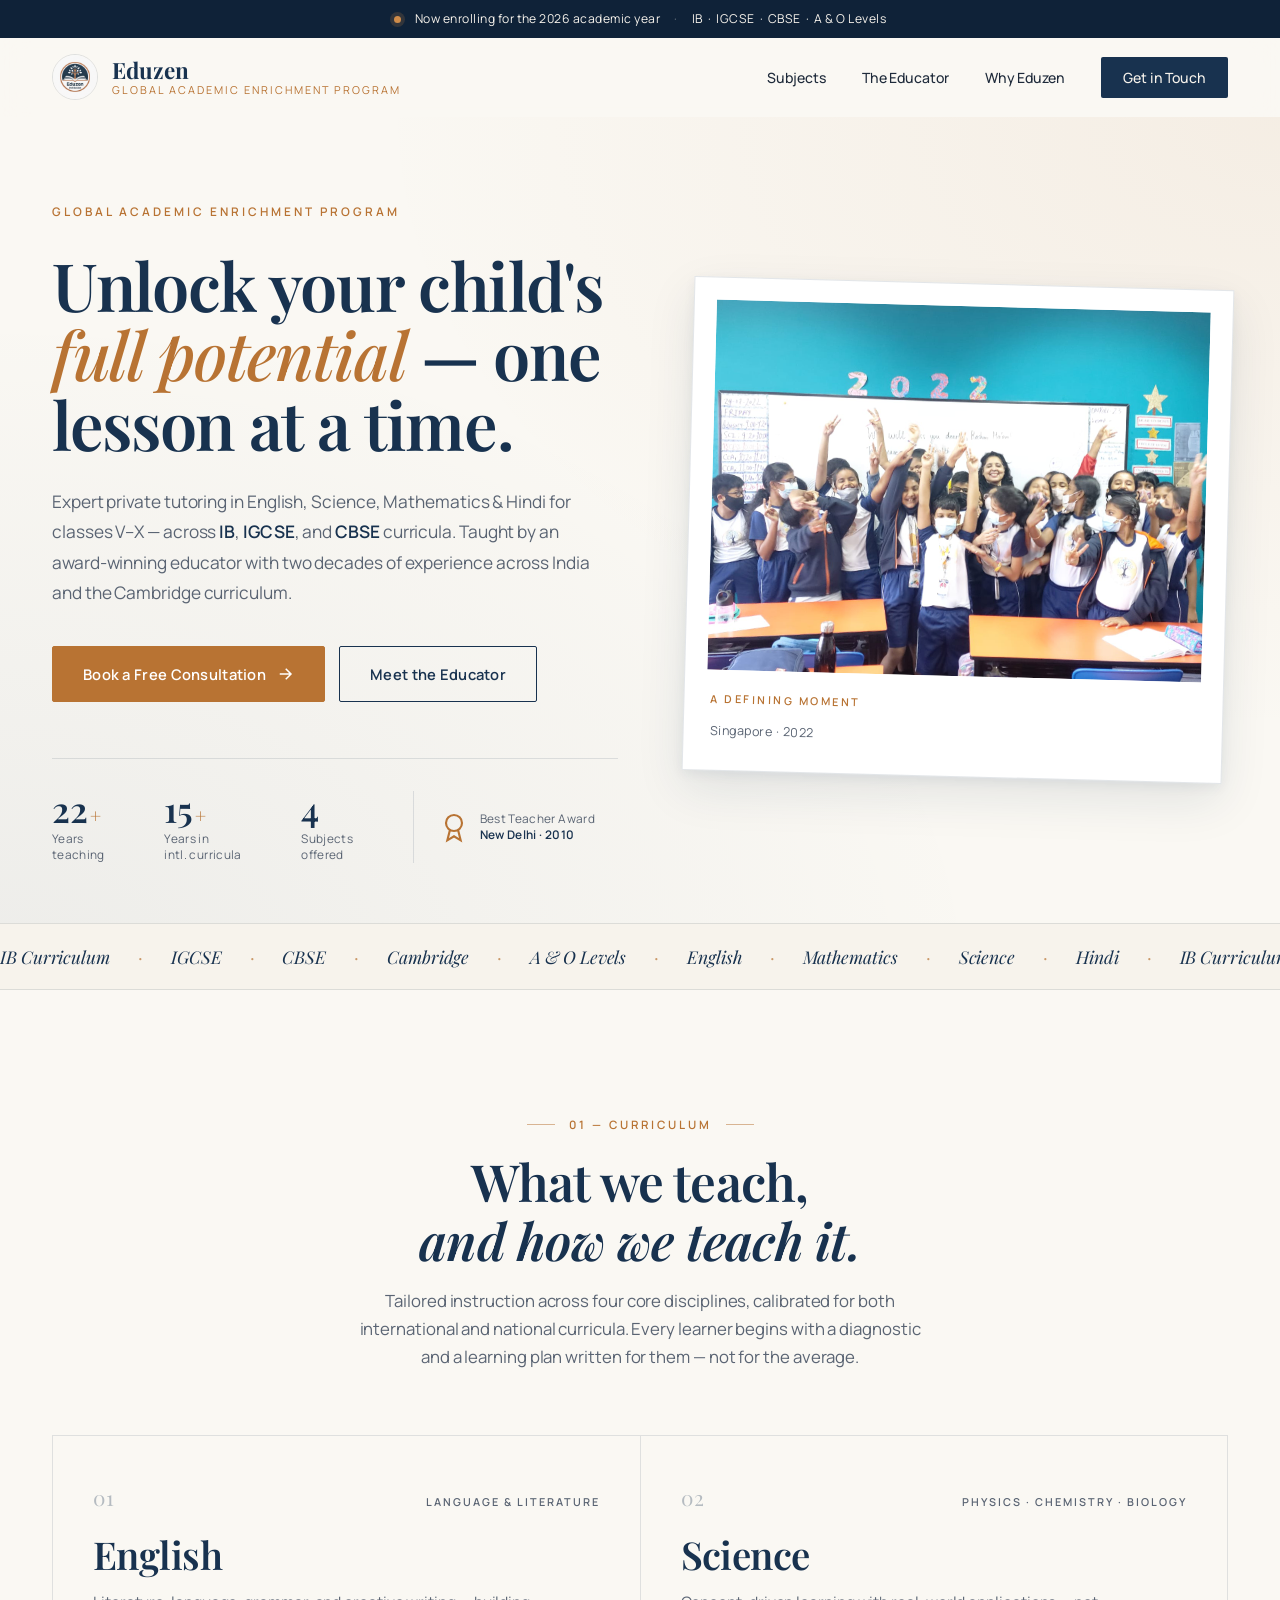
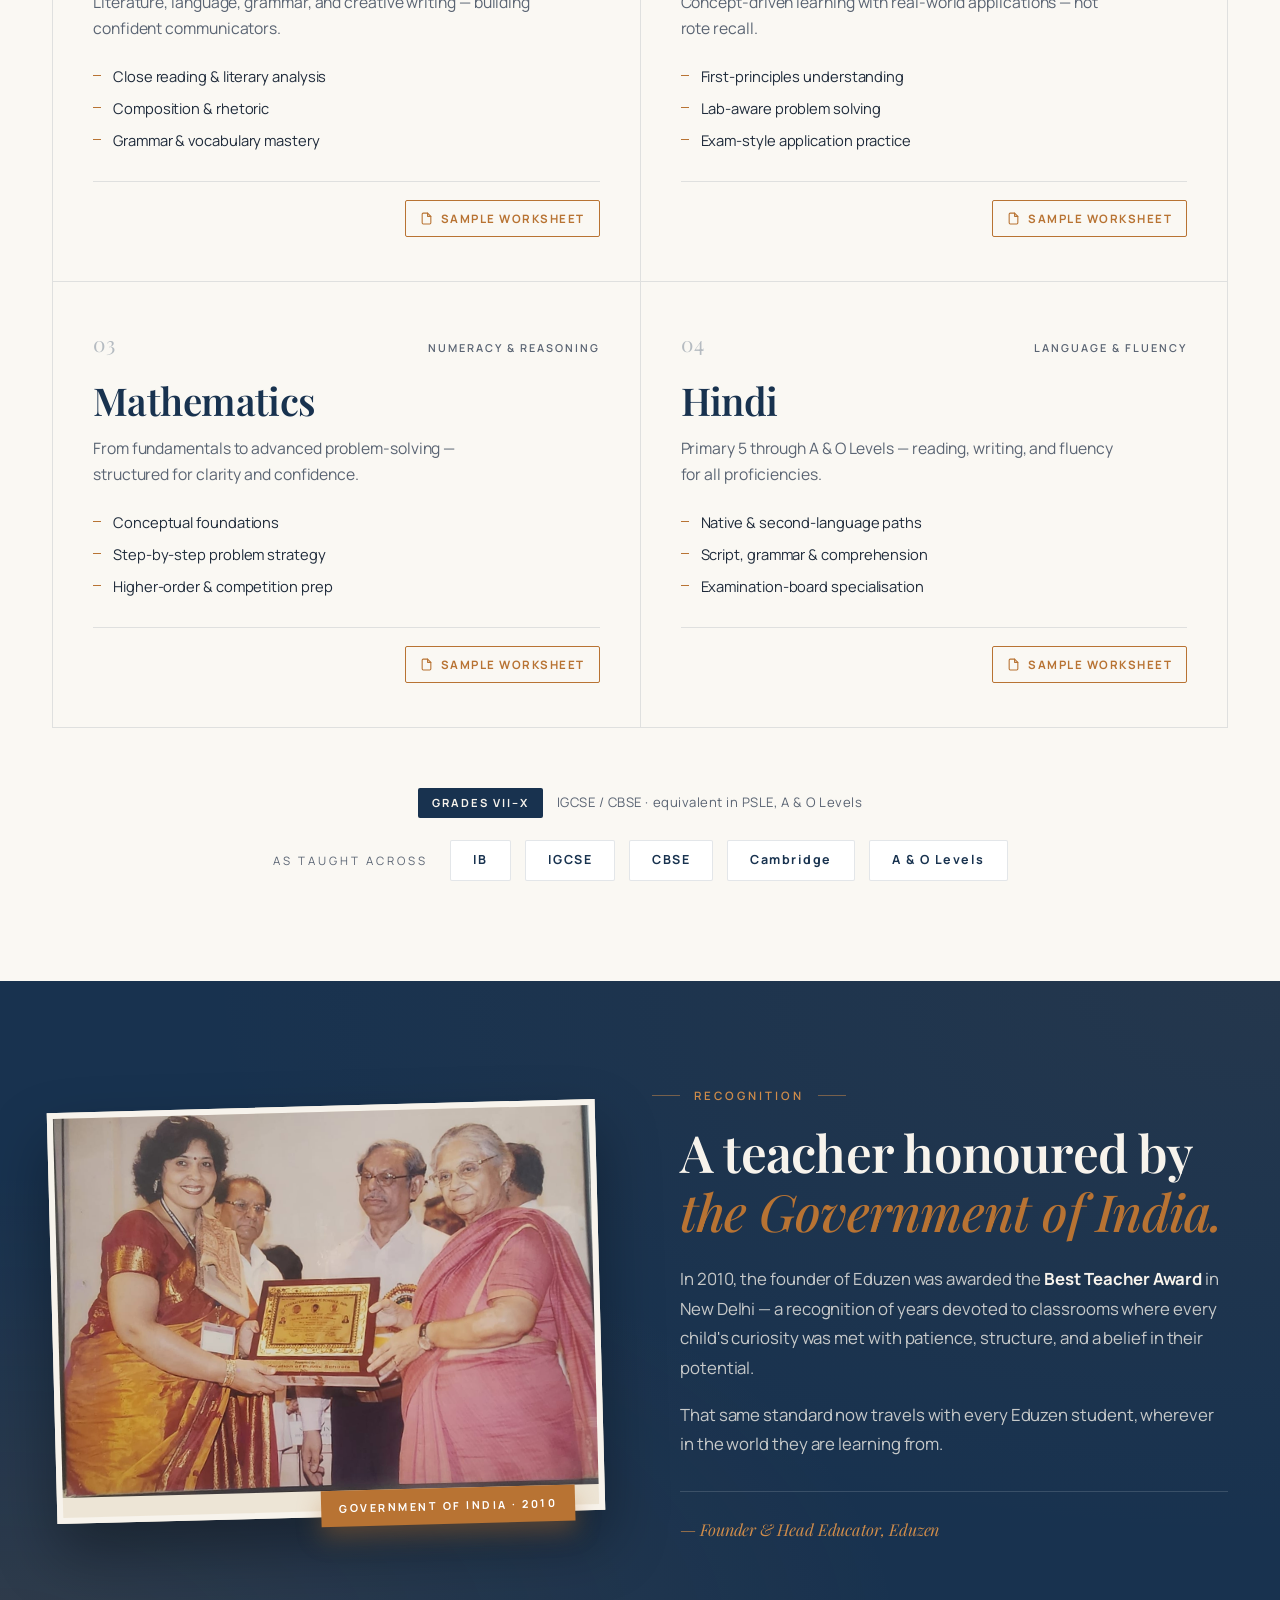
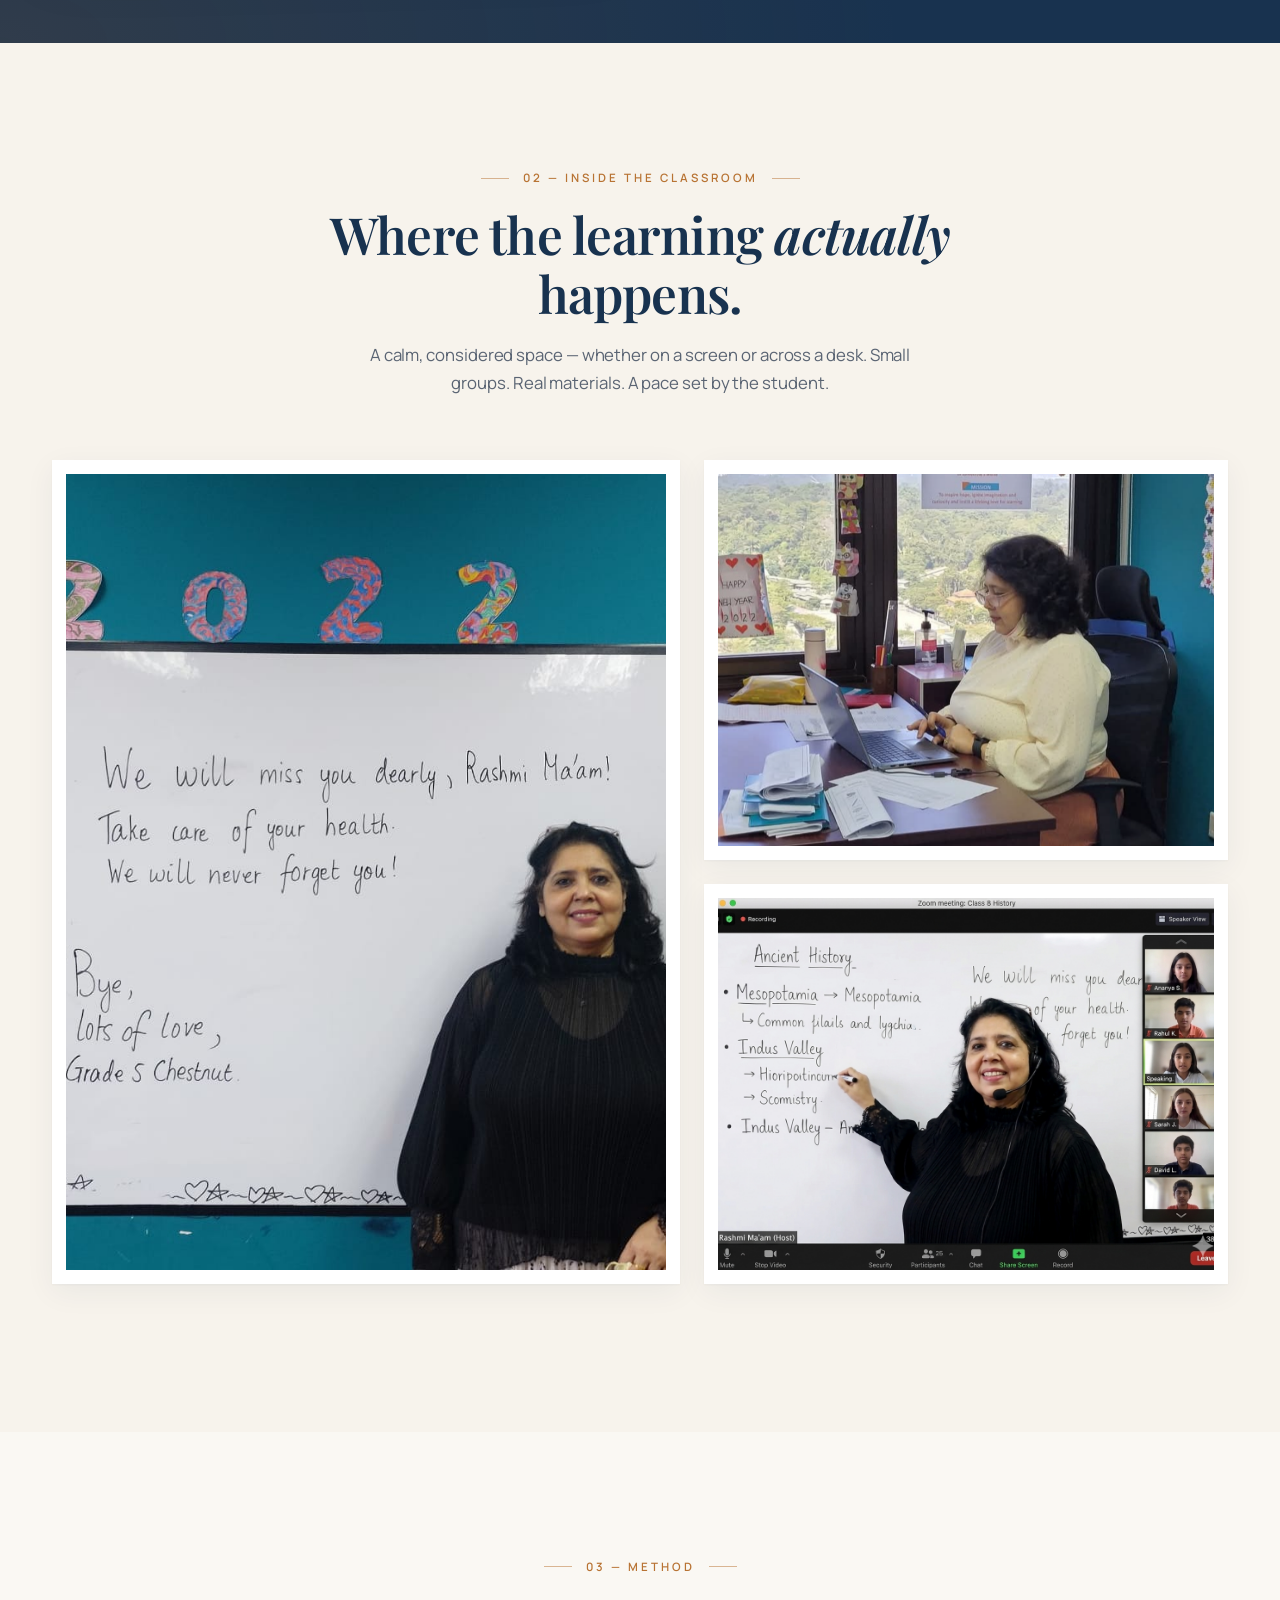
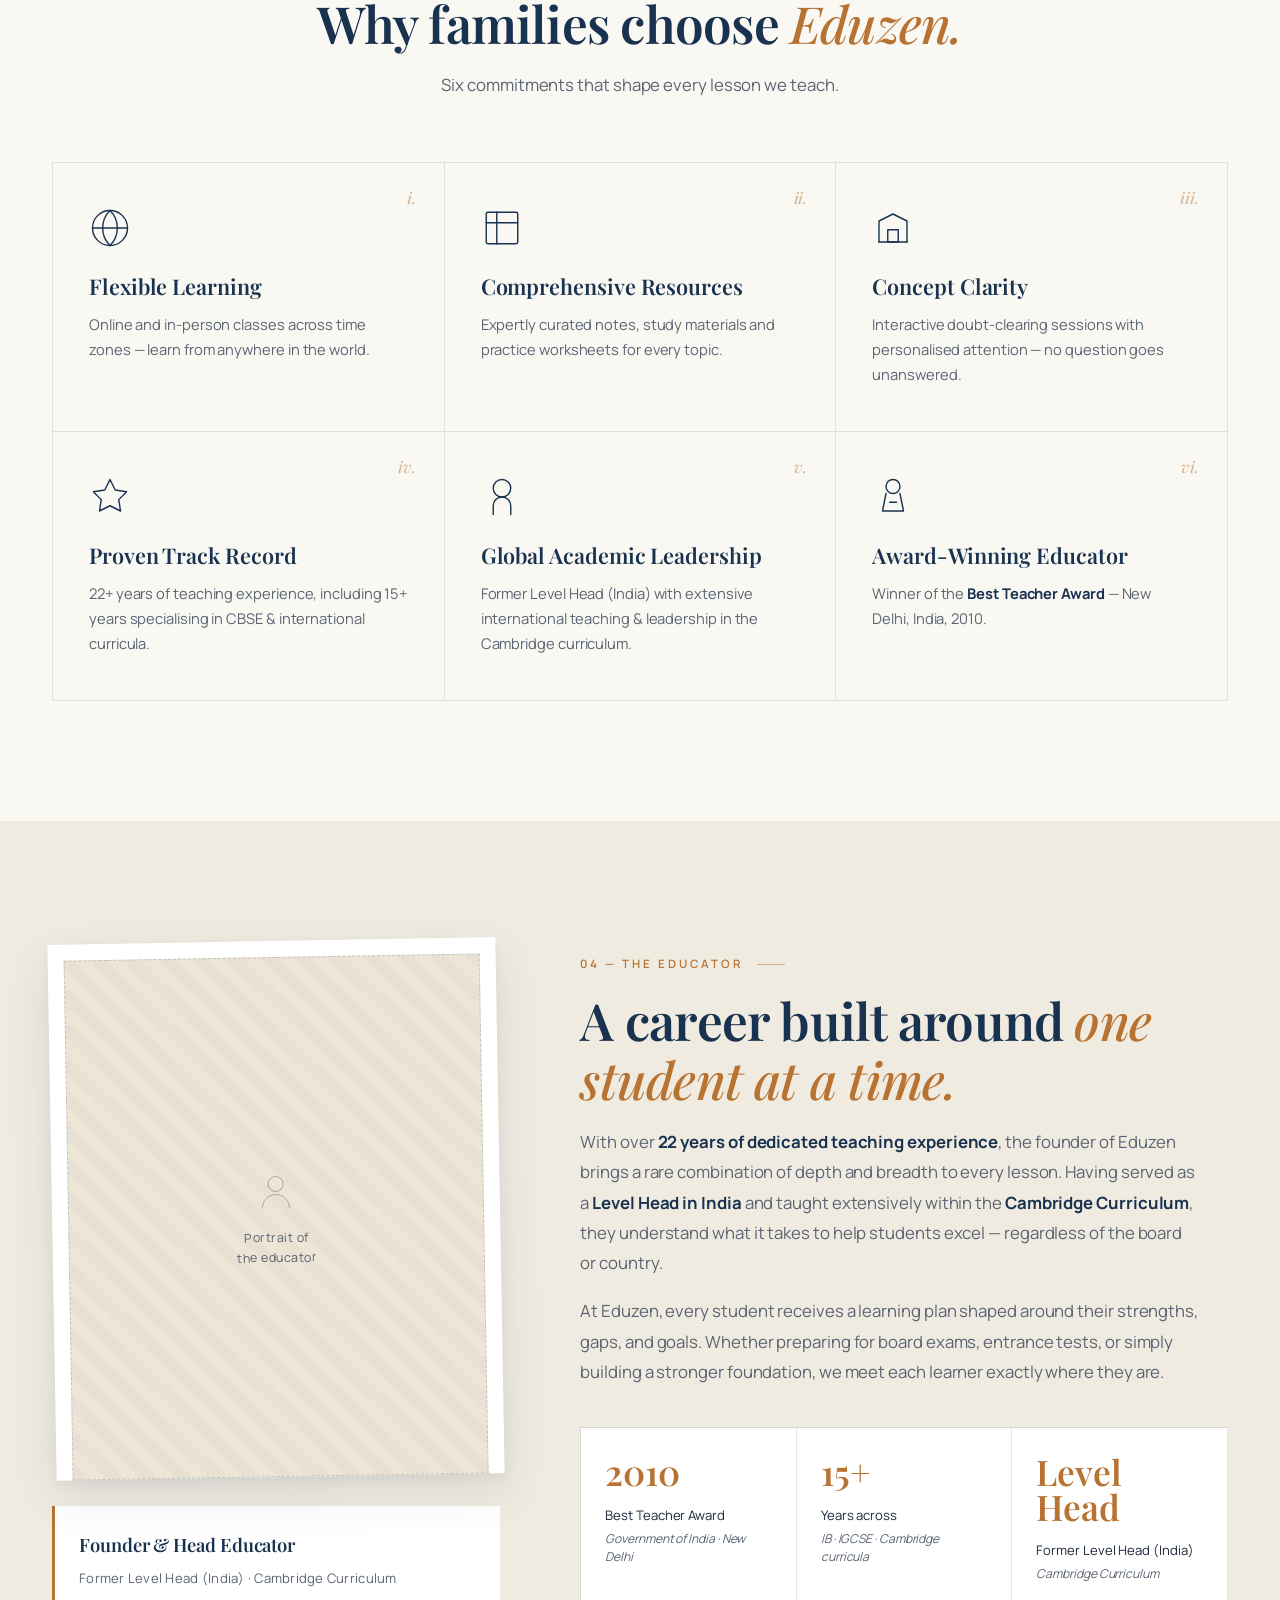
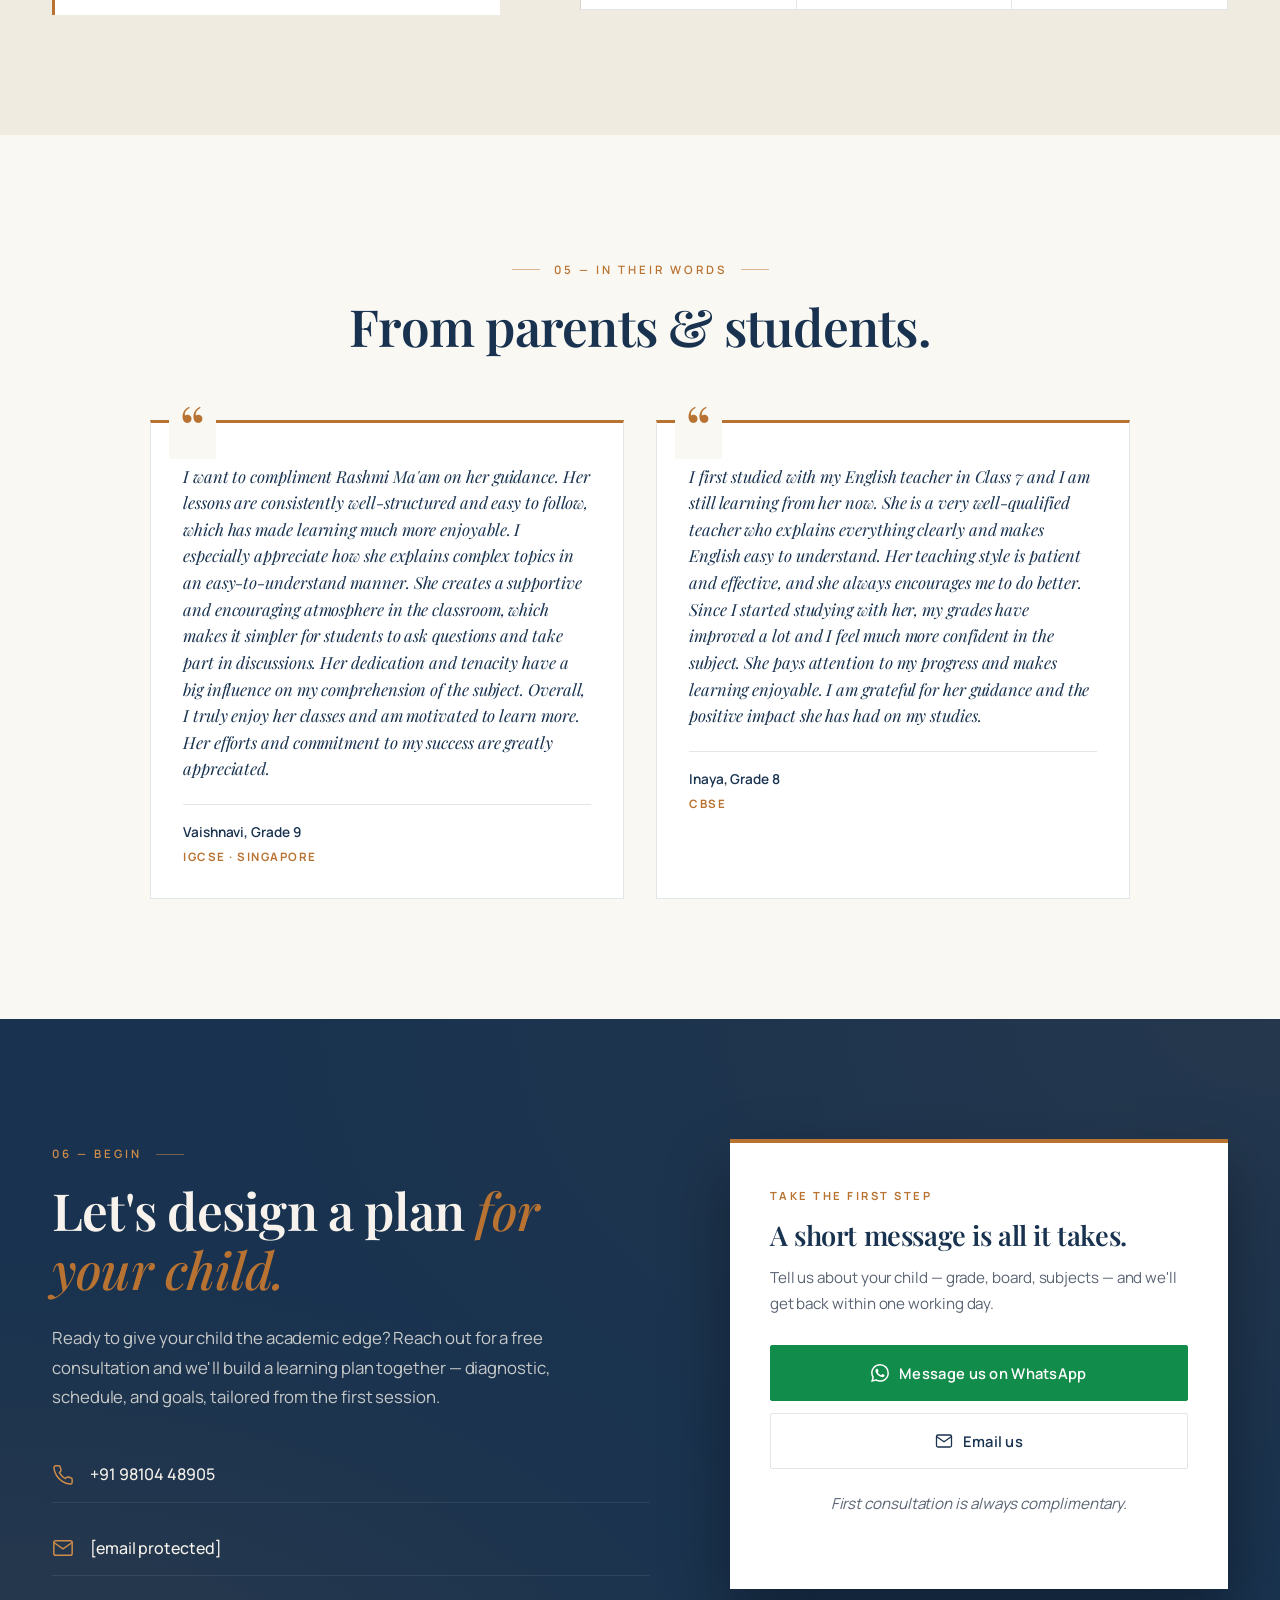
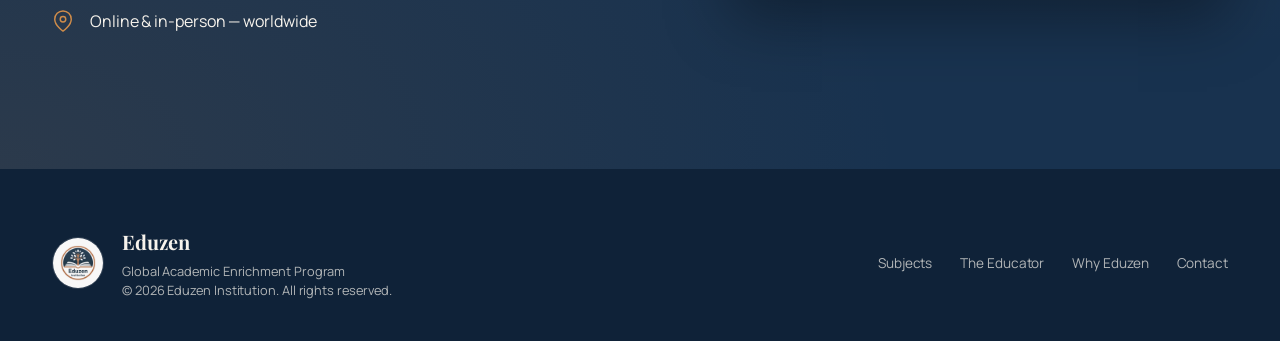
==== commit 7f060cd3: "New page promoted to main index.html" ====
--- a/index.html
+++ b/index.html
@@ -12,28 +12,2078 @@
     <link rel="preconnect" href="https://fonts.googleapis.com" />
     <link rel="preconnect" href="https://fonts.gstatic.com" crossorigin />
     <link
-      href="https://fonts.googleapis.com/css2?family=Playfair:opsz,wght@5..1200,400;5..1200,500;5..1200,600;5..1200,700&display=swap"
+      href="https://fonts.googleapis.com/css2?family=Playfair+Display:ital,wght@0,400;0,500;0,600;0,700;0,800;1,400;1,500&family=Manrope:wght@300;400;500;600;700;800&display=swap"
       rel="stylesheet"
     />
-    <link rel="stylesheet" href="style.css" />
+    <style>
+      /* ─── Design Tokens ─── */
+      :root {
+        --navy: #18324f;
+        --navy-d: #0f2238;
+        --navy-ink: #122a44;
+        --copper: #b87333;
+        --copper-l: #cf8c4a;
+        --copper-d: #8a5223;
+        --ivory: #f7f3ec;
+        --cream: #ede5d6;
+        --paper: #fbf8f1;
+        --bg: #faf8f3;
+        --bg-alt: #f0ebe0;
+        --text: #1e2a3a;
+        --text-m: #5a6473;
+        --text-l: #8c95a3;
+        --line: rgba(24, 50, 79, 0.12);
+        --line-d: rgba(255, 255, 255, 0.14);
+        --white: #ffffff;
+        --radius: 6px;
+        --radius-s: 3px;
+        --shadow:
+          0 1px 2px rgba(24, 50, 79, 0.04), 0 8px 28px rgba(24, 50, 79, 0.06);
+        --shadow-h:
+          0 4px 12px rgba(24, 50, 79, 0.06), 0 18px 48px rgba(24, 50, 79, 0.1);
+        --transition: 0.3s cubic-bezier(0.4, 0, 0.2, 1);
+        --max-w: 1240px;
+
+        --font-serif: "Playfair Display", Georgia, "Times New Roman", serif;
+        --font-sans: "Manrope", system-ui, -apple-system, sans-serif;
+      }
+
+      /* ─── Reset & Base ─── */
+      *,
+      *::before,
+      *::after {
+        box-sizing: border-box;
+        margin: 0;
+        padding: 0;
+      }
+
+      html {
+        scroll-behavior: smooth;
+        -webkit-text-size-adjust: 100%;
+      }
+
+      body {
+        font-family: var(--font-sans);
+        color: var(--text);
+        background: var(--bg);
+        line-height: 1.65;
+        font-size: 16px;
+        -webkit-font-smoothing: antialiased;
+        letter-spacing: -0.005em;
+        overflow-x: clip;
+      }
+
+      img {
+        max-width: 100%;
+        display: block;
+      }
+      a {
+        color: inherit;
+        text-decoration: none;
+      }
+      em {
+        font-style: italic;
+      }
+
+      .container {
+        max-width: var(--max-w);
+        margin: 0 auto;
+        padding: 0 32px;
+      }
+
+      /* ─── Typography ─── */
+      h1,
+      h2,
+      h3,
+      .serif {
+        font-family: var(--font-serif);
+        color: var(--navy);
+        line-height: 1.15;
+        letter-spacing: -0.015em;
+        font-weight: 600;
+      }
+
+      .accent-serif {
+        font-family: var(--font-serif);
+        font-style: italic;
+        color: var(--copper);
+        font-weight: 500;
+      }
+
+      .section-head {
+        max-width: 720px;
+        margin: 0 auto 64px;
+        text-align: center;
+      }
+
+      .section-kicker {
+        display: inline-block;
+        font-size: 0.72rem;
+        font-weight: 600;
+        text-transform: uppercase;
+        letter-spacing: 3px;
+        color: var(--copper);
+        margin-bottom: 18px;
+        position: relative;
+        padding: 0 14px;
+      }
+      .section-kicker::before,
+      .section-kicker::after {
+        content: "";
+        position: absolute;
+        top: 50%;
+        width: 28px;
+        height: 1px;
+        background: currentColor;
+        opacity: 0.5;
+      }
+      .section-kicker::before {
+        right: 100%;
+      }
+      .section-kicker::after {
+        left: 100%;
+      }
+      .section-kicker.on-dark {
+        color: var(--copper-l);
+      }
+
+      .section-title {
+        font-size: clamp(2rem, 4.2vw, 3.2rem);
+        margin-bottom: 18px;
+      }
+      .section-title.on-dark {
+        color: var(--ivory);
+      }
+
+      .section-lede {
+        color: var(--text-m);
+        font-size: 1.05rem;
+        max-width: 580px;
+        margin: 0 auto;
+      }
+
+      /* ─── Buttons ─── */
+      .btn {
+        display: inline-flex;
+        align-items: center;
+        justify-content: center;
+        gap: 10px;
+        padding: 15px 30px;
+        border-radius: 2px;
+        font-family: var(--font-sans);
+        font-weight: 600;
+        font-size: 0.92rem;
+        letter-spacing: 0.02em;
+        transition: var(--transition);
+        cursor: pointer;
+        border: 1.5px solid transparent;
+        text-align: center;
+      }
+
+      .btn svg {
+        width: 18px;
+        height: 18px;
+        flex-shrink: 0;
+        transition: var(--transition);
+      }
+
+      .btn-primary {
+        background: var(--copper);
+        color: var(--white);
+        border-color: var(--copper);
+      }
+      .btn-primary:hover {
+        background: var(--copper-d);
+        border-color: var(--copper-d);
+        transform: translateY(-2px);
+        box-shadow: 0 10px 24px rgba(184, 115, 51, 0.28);
+      }
+      .btn-primary:hover svg {
+        transform: translateX(3px);
+      }
+
+      .btn-outline {
+        border-color: var(--navy);
+        color: var(--navy);
+        background: transparent;
+      }
+      .btn-outline:hover {
+        background: var(--navy);
+        color: var(--white);
+        transform: translateY(-2px);
+      }
+
+      .btn-full {
+        width: 100%;
+      }
+
+      .btn-whatsapp {
+        background: #128c4a;
+        color: var(--white);
+        border-color: #128c4a;
+      }
+      .btn-whatsapp:hover {
+        background: #0b6f3a;
+        border-color: #0b6f3a;
+        transform: translateY(-2px);
+        box-shadow: 0 10px 24px rgba(18, 140, 74, 0.28);
+      }
+
+      .btn-email {
+        background: transparent;
+        color: var(--ivory);
+        border-color: rgba(255, 255, 255, 0.32);
+      }
+      .btn-email:hover {
+        background: var(--ivory);
+        color: var(--navy);
+        border-color: var(--ivory);
+      }
+
+      /* ─── Topbar ─── */
+      .topbar {
+        background: var(--navy-d);
+        color: var(--ivory);
+        font-size: 0.76rem;
+        letter-spacing: 0.04em;
+        padding: 9px 0;
+        text-align: center;
+      }
+      .topbar-inner {
+        display: flex;
+        align-items: center;
+        justify-content: center;
+        gap: 14px;
+        flex-wrap: wrap;
+      }
+      .topbar-dot {
+        display: inline-block;
+        width: 7px;
+        height: 7px;
+        border-radius: 50%;
+        background: var(--copper-l);
+        box-shadow: 0 0 0 4px rgba(207, 140, 74, 0.18);
+        animation: pulse 2.4s ease-in-out infinite;
+      }
+      @keyframes pulse {
+        50% {
+          box-shadow: 0 0 0 7px rgba(207, 140, 74, 0.05);
+        }
+      }
+      .topbar-sep {
+        opacity: 0.4;
+      }
+
+      /* ─── Navbar ─── */
+      .navbar {
+        position: sticky;
+        top: 0;
+        z-index: 100;
+        padding: 16px 0;
+        background: rgba(250, 248, 243, 0.78);
+        backdrop-filter: blur(14px);
+        -webkit-backdrop-filter: blur(14px);
+        border-bottom: 1px solid transparent;
+        transition: var(--transition);
+      }
+      .navbar.scrolled {
+        background: rgba(250, 248, 243, 0.94);
+        border-bottom-color: var(--line);
+        padding: 12px 0;
+      }
+      .nav-inner {
+        display: flex;
+        align-items: center;
+        justify-content: space-between;
+        gap: 24px;
+      }
+      .nav-logo {
+        display: flex;
+        align-items: center;
+        gap: 14px;
+        color: var(--navy);
+      }
+      .nav-logo img {
+        width: 46px;
+        height: 46px;
+        border-radius: 50%;
+        border: 1px solid var(--line);
+      }
+      .nav-logo-text {
+        display: flex;
+        flex-direction: column;
+        line-height: 1.05;
+      }
+      .nav-logo-name {
+        font-family: var(--font-serif);
+        font-weight: 700;
+        font-size: 1.4rem;
+        color: var(--navy);
+      }
+      .nav-logo-tag {
+        font-size: 0.68rem;
+        text-transform: uppercase;
+        letter-spacing: 2px;
+        color: var(--copper);
+        margin-top: 2px;
+      }
+      .nav-links {
+        display: flex;
+        align-items: center;
+        gap: 36px;
+        list-style: none;
+      }
+      .nav-links a {
+        font-size: 0.88rem;
+        font-weight: 500;
+        color: var(--text);
+        transition: var(--transition);
+        position: relative;
+      }
+      .nav-links a:hover {
+        color: var(--copper);
+      }
+      .nav-links a::after {
+        content: "";
+        position: absolute;
+        bottom: -5px;
+        left: 0;
+        width: 0;
+        height: 1px;
+        background: var(--copper);
+        transition: var(--transition);
+      }
+      .nav-links a:hover::after {
+        width: 100%;
+      }
+
+      .nav-cta {
+        background: var(--navy);
+        color: var(--ivory) !important;
+        padding: 11px 22px;
+        border-radius: 2px;
+      }
+      .nav-cta:hover {
+        background: var(--copper) !important;
+        color: var(--white) !important;
+      }
+      .nav-cta::after {
+        display: none !important;
+      }
+
+      .nav-toggle {
+        display: none;
+        flex-direction: column;
+        gap: 5px;
+        background: none;
+        border: none;
+        cursor: pointer;
+        padding: 4px;
+      }
+      .nav-toggle span {
+        width: 26px;
+        height: 1.5px;
+        background: var(--navy);
+        transition: var(--transition);
+      }
+      .nav-toggle.active span:nth-child(1) {
+        transform: translateY(7px) rotate(45deg);
+      }
+      .nav-toggle.active span:nth-child(2) {
+        opacity: 0;
+      }
+      .nav-toggle.active span:nth-child(3) {
+        transform: translateY(-7px) rotate(-45deg);
+      }
+
+      /* ─── Hero ─── */
+      .hero {
+        position: relative;
+        padding: 80px 0 0;
+        background:
+          radial-gradient(
+            ellipse at 100% 0%,
+            rgba(184, 115, 51, 0.08) 0%,
+            transparent 50%
+          ),
+          radial-gradient(
+            ellipse at 0% 100%,
+            rgba(24, 50, 79, 0.06) 0%,
+            transparent 55%
+          ),
+          var(--bg);
+        overflow: hidden;
+      }
+
+      .hero-grid {
+        display: grid;
+        grid-template-columns: 1.05fr 1fr;
+        gap: 70px;
+        align-items: center;
+        padding-bottom: 60px;
+      }
+
+      .eyebrow {
+        display: inline-flex;
+        align-items: center;
+        gap: 14px;
+        font-size: 0.74rem;
+        font-weight: 600;
+        text-transform: uppercase;
+        letter-spacing: 3px;
+        color: var(--copper);
+        margin-bottom: 28px;
+      }
+      .eyebrow-rule {
+        display: inline-block;
+        width: 40px;
+        height: 1px;
+        background: var(--copper);
+        opacity: 0.6;
+      }
+
+      .hero h1 {
+        font-size: clamp(2.4rem, 5.2vw, 4.4rem);
+        margin-bottom: 28px;
+        line-height: 1.05;
+        letter-spacing: -0.02em;
+      }
+
+      .hero-sub {
+        font-size: 1.08rem;
+        color: var(--text-m);
+        max-width: 540px;
+        margin-bottom: 38px;
+        line-height: 1.75;
+      }
+      .hero-sub strong {
+        color: var(--navy);
+        font-weight: 600;
+      }
+
+      .hero-actions {
+        display: flex;
+        gap: 14px;
+        flex-wrap: wrap;
+        margin-bottom: 56px;
+      }
+
+      .hero-meta {
+        display: grid;
+        grid-template-columns: repeat(4, auto);
+        gap: 36px;
+        padding-top: 32px;
+        border-top: 1px solid var(--line);
+      }
+      .meta-item {
+        display: flex;
+        flex-direction: column;
+        gap: 4px;
+      }
+      .meta-num {
+        font-family: var(--font-serif);
+        font-size: 2.2rem;
+        font-weight: 600;
+        color: var(--navy);
+        line-height: 1;
+        display: flex;
+        align-items: baseline;
+      }
+      .meta-plus {
+        font-size: 1.2rem;
+        color: var(--copper);
+        margin-left: 2px;
+      }
+      .meta-label {
+        font-size: 0.74rem;
+        color: var(--text-m);
+        letter-spacing: 0.03em;
+        line-height: 1.35;
+      }
+      .meta-label strong {
+        color: var(--navy);
+        font-weight: 600;
+      }
+
+      .meta-award {
+        flex-direction: row;
+        align-items: center;
+        gap: 10px;
+        padding-left: 24px;
+        border-left: 1px solid var(--line);
+      }
+      .meta-award svg {
+        width: 32px;
+        height: 32px;
+        color: var(--copper);
+        flex-shrink: 0;
+      }
+
+      /* Hero feature card */
+      .hero-feature {
+        position: relative;
+      }
+
+      .hero-feature-card {
+        position: relative;
+        background: var(--white);
+        padding: 22px 22px 28px;
+        box-shadow: var(--shadow-h);
+        transform: rotate(1.5deg);
+        transition: transform 0.5s ease;
+        border: 1px solid var(--line);
+      }
+      .hero-feature-card:hover {
+        transform: rotate(0deg);
+      }
+
+      .feature-photo {
+        background: var(--cream);
+        overflow: hidden;
+        margin-bottom: 20px;
+        position: relative;
+      }
+      .feature-photo img {
+        width: 100%;
+        height: auto;
+        display: block;
+      }
+
+      .feature-caption {
+        padding: 0 4px;
+      }
+      .caption-label {
+        display: block;
+        font-size: 0.68rem;
+        text-transform: uppercase;
+        letter-spacing: 2.5px;
+        color: var(--copper);
+        margin-bottom: 8px;
+        font-weight: 600;
+      }
+      .feature-caption p {
+        font-family: var(--font-serif);
+        font-size: 1.04rem;
+        line-height: 1.45;
+        color: var(--navy);
+        font-style: italic;
+        margin-bottom: 10px;
+      }
+      .caption-byline {
+        font-size: 0.78rem;
+        color: var(--text-m);
+        letter-spacing: 0.04em;
+      }
+
+      .hero-watermark {
+        position: absolute;
+        bottom: -40px;
+        right: -20px;
+        width: 130px;
+        opacity: 0.07;
+        z-index: -1;
+        border-radius: 50%;
+      }
+
+      /* Marquee */
+      .hero-marquee {
+        border-top: 1px solid var(--line);
+        border-bottom: 1px solid var(--line);
+        background: var(--ivory);
+        padding: 18px 0;
+        overflow: hidden;
+      }
+      .marquee-track {
+        display: flex;
+        align-items: center;
+        gap: 28px;
+        white-space: nowrap;
+        animation: marquee 38s linear infinite;
+        font-family: var(--font-serif);
+        font-size: 1.1rem;
+        color: var(--navy);
+        font-style: italic;
+      }
+      .marquee-track span:nth-child(even) {
+        color: var(--copper);
+        opacity: 0.7;
+        font-style: normal;
+      }
+      @keyframes marquee {
+        from {
+          transform: translateX(0);
+        }
+        to {
+          transform: translateX(-50%);
+        }
+      }
+
+      /* Image placeholders */
+      .img-placeholder {
+        width: 100%;
+        height: 100%;
+        display: flex;
+        flex-direction: column;
+        align-items: center;
+        justify-content: center;
+        gap: 14px;
+        background:
+          repeating-linear-gradient(
+            45deg,
+            rgba(24, 50, 79, 0.025) 0 12px,
+            transparent 12px 24px
+          ),
+          var(--cream);
+        color: var(--text-m);
+        font-size: 0.78rem;
+        text-align: center;
+        letter-spacing: 0.04em;
+        padding: 24px;
+        border: 1px dashed rgba(24, 50, 79, 0.18);
+      }
+      .img-placeholder svg {
+        width: 48px;
+        height: 48px;
+        color: var(--navy);
+        opacity: 0.35;
+      }
+      .img-placeholder em {
+        display: block;
+        font-size: 0.72rem;
+        color: var(--text-l);
+        margin-top: 2px;
+      }
+      .img-placeholder-large svg {
+        width: 72px;
+        height: 72px;
+      }
+      .img-placeholder-portrait {
+        aspect-ratio: 4/5;
+      }
+
+      /* ─── Subjects ─── */
+      .subjects {
+        padding: 120px 0 100px;
+      }
+
+      .subject-grid {
+        display: grid;
+        grid-template-columns: repeat(2, 1fr);
+        gap: 0;
+        border-top: 1px solid var(--line);
+        border-left: 1px solid var(--line);
+        margin-bottom: 60px;
+      }
+
+      .subject-card {
+        padding: 44px 40px;
+        border-right: 1px solid var(--line);
+        border-bottom: 1px solid var(--line);
+        background: var(--bg);
+        transition: var(--transition);
+        position: relative;
+      }
+      .subject-card:hover {
+        background: var(--white);
+      }
+      .subject-card:hover .subject-num {
+        color: var(--copper);
+        transform: translateY(-2px);
+      }
+
+      .subject-head {
+        display: flex;
+        align-items: baseline;
+        justify-content: space-between;
+        gap: 16px;
+        margin-bottom: 18px;
+      }
+      .subject-num {
+        font-family: var(--font-serif);
+        font-size: 1.3rem;
+        color: var(--navy);
+        opacity: 0.3;
+        letter-spacing: 0.05em;
+        transition: var(--transition);
+      }
+      .subject-tag {
+        font-size: 0.68rem;
+        text-transform: uppercase;
+        letter-spacing: 2px;
+        color: var(--text-m);
+        font-weight: 600;
+      }
+
+      .subject-card h3 {
+        font-size: clamp(1.8rem, 3vw, 2.4rem);
+        margin-bottom: 14px;
+      }
+
+      .subject-card > p {
+        color: var(--text-m);
+        font-size: 0.98rem;
+        margin-bottom: 22px;
+        max-width: 440px;
+      }
+
+      .subject-bullets {
+        list-style: none;
+        margin-bottom: 28px;
+      }
+      .subject-bullets li {
+        position: relative;
+        padding-left: 20px;
+        margin-bottom: 8px;
+        font-size: 0.92rem;
+        color: var(--text);
+      }
+      .subject-bullets li::before {
+        content: "";
+        position: absolute;
+        left: 0;
+        top: 11px;
+        width: 8px;
+        height: 1px;
+        background: var(--copper);
+      }
+
+      .subject-foot {
+        display: flex;
+        align-items: center;
+        justify-content: flex-end;
+        padding-top: 18px;
+        border-top: 1px solid var(--line);
+      }
+
+      .subject-ws {
+        display: inline-flex;
+        align-items: center;
+        gap: 8px;
+        font-family: var(--font-sans);
+        font-size: 0.72rem;
+        font-weight: 700;
+        text-transform: uppercase;
+        letter-spacing: 1.5px;
+        color: var(--copper);
+        padding: 8px 14px;
+        border: 1px solid var(--copper);
+        border-radius: 2px;
+        white-space: nowrap;
+        transition: var(--transition);
+      }
+      .subject-ws svg {
+        width: 13px;
+        height: 13px;
+        flex-shrink: 0;
+        transition: transform 0.3s ease;
+      }
+      .subject-ws:hover {
+        background: var(--copper);
+        color: var(--white);
+        transform: translateY(-1px);
+        box-shadow: 0 6px 16px rgba(184, 115, 51, 0.24);
+      }
+      .subject-ws:hover svg {
+        transform: translateY(1px);
+      }
+
+      .subject-grade-line {
+        display: flex;
+        align-items: center;
+        justify-content: center;
+        gap: 14px;
+        flex-wrap: wrap;
+        font-size: 0.82rem;
+        color: var(--text-m);
+        letter-spacing: 0.04em;
+        margin-bottom: 22px;
+      }
+      .grade-pill {
+        display: inline-block;
+        padding: 6px 14px;
+        background: var(--navy);
+        color: var(--ivory);
+        font-size: 0.7rem;
+        font-weight: 700;
+        text-transform: uppercase;
+        letter-spacing: 2px;
+        border-radius: 2px;
+      }
+
+      .curricula-strip {
+        display: flex;
+        align-items: center;
+        justify-content: center;
+        gap: 14px;
+        flex-wrap: wrap;
+      }
+      .strip-label {
+        font-size: 0.72rem;
+        text-transform: uppercase;
+        letter-spacing: 3px;
+        color: var(--text-m);
+        margin-right: 8px;
+      }
+      .curricula-badge {
+        display: inline-block;
+        padding: 9px 22px;
+        font-size: 0.78rem;
+        font-weight: 700;
+        color: var(--navy);
+        background: var(--white);
+        border: 1px solid var(--line);
+        letter-spacing: 1.5px;
+        border-radius: 2px;
+      }
+
+      /* ─── Award Banner ─── */
+      .award-banner {
+        background: var(--navy);
+        color: var(--ivory);
+        padding: 100px 0;
+        position: relative;
+        overflow: hidden;
+      }
+      .award-banner::before {
+        content: "";
+        position: absolute;
+        inset: 0;
+        background:
+          radial-gradient(
+            ellipse at 0% 100%,
+            rgba(184, 115, 51, 0.15) 0%,
+            transparent 50%
+          ),
+          radial-gradient(
+            ellipse at 100% 0%,
+            rgba(184, 115, 51, 0.08) 0%,
+            transparent 60%
+          );
+        pointer-events: none;
+      }
+
+      .award-grid {
+        position: relative;
+        display: grid;
+        grid-template-columns: 1fr 1fr;
+        gap: 80px;
+        align-items: center;
+      }
+
+      .award-photo {
+        position: relative;
+        aspect-ratio: 4/3;
+        background: var(--cream);
+        border: 6px solid var(--ivory);
+        box-shadow: 0 30px 60px rgba(0, 0, 0, 0.35);
+        transform: rotate(-1.5deg);
+        transition: transform 0.5s ease;
+      }
+      .award-photo:hover {
+        transform: rotate(0);
+      }
+
+      .award-photo .img-placeholder {
+        background:
+          repeating-linear-gradient(
+            45deg,
+            rgba(24, 50, 79, 0.04) 0 12px,
+            transparent 12px 24px
+          ),
+          var(--cream);
+        border: none;
+        color: var(--navy);
+        opacity: 1;
+      }
+
+      .photo-tag {
+        position: absolute;
+        bottom: -16px;
+        right: 24px;
+        background: var(--copper);
+        color: var(--white);
+        font-size: 0.68rem;
+        text-transform: uppercase;
+        letter-spacing: 2.5px;
+        padding: 9px 18px;
+        font-weight: 700;
+        box-shadow: 0 10px 24px rgba(184, 115, 51, 0.4);
+      }
+
+      .award-text .section-title {
+        margin-bottom: 24px;
+      }
+      .award-text p {
+        color: rgba(247, 243, 236, 0.78);
+        font-size: 1.05rem;
+        line-height: 1.75;
+        margin-bottom: 18px;
+        max-width: 540px;
+      }
+      .award-text strong {
+        color: var(--ivory);
+      }
+
+      .award-signature {
+        margin-top: 32px;
+        padding-top: 24px;
+        border-top: 1px solid rgba(255, 255, 255, 0.14);
+      }
+      .sig-line {
+        font-family: var(--font-serif);
+        font-style: italic;
+        color: var(--copper-l);
+        font-size: 1.02rem;
+      }
+
+      /* ─── Environments / Gallery ─── */
+      .environments {
+        padding: 120px 0;
+        background: var(--ivory);
+      }
+
+      .env-gallery {
+        display: grid;
+        grid-template-columns: 1.2fr 1fr;
+        gap: 24px;
+        margin-bottom: 28px;
+      }
+
+      .env-card {
+        background: var(--white);
+        padding: 14px;
+        box-shadow: var(--shadow);
+        transition: var(--transition);
+        display: flex;
+        flex-direction: column;
+      }
+      .env-card:hover {
+        transform: translateY(-4px);
+        box-shadow: var(--shadow-h);
+      }
+      .env-card-tall {
+        grid-row: 1 / span 2;
+      }
+      .env-photo {
+        position: relative;
+        aspect-ratio: 4 / 3;
+        overflow: hidden;
+        background: var(--cream);
+      }
+      .env-card-tall .env-photo {
+        flex: 1;
+        aspect-ratio: auto;
+        min-height: 0;
+      }
+      .env-photo img {
+        width: 100%;
+        height: 100%;
+        object-fit: cover;
+        display: block;
+      }
+
+      .env-card figcaption {
+        display: flex;
+        gap: 14px;
+        padding: 18px 6px 22px;
+      }
+      .fig-num {
+        font-family: var(--font-serif);
+        font-style: italic;
+        color: var(--copper);
+        font-size: 1.05rem;
+        flex-shrink: 0;
+      }
+      .fig-text {
+        font-size: 0.88rem;
+        color: var(--text-m);
+        line-height: 1.55;
+      }
+
+      /* ─── Why Us ─── */
+      .why-us {
+        padding: 120px 0;
+      }
+
+      .features-grid {
+        display: grid;
+        grid-template-columns: repeat(3, 1fr);
+        gap: 0;
+        border-top: 1px solid var(--line);
+        border-left: 1px solid var(--line);
+      }
+
+      .feature {
+        position: relative;
+        padding: 44px 36px;
+        border-right: 1px solid var(--line);
+        border-bottom: 1px solid var(--line);
+        transition: var(--transition);
+        background: var(--bg);
+      }
+      .feature:hover {
+        background: var(--white);
+      }
+      .feature:hover .feature-icon {
+        color: var(--copper);
+        transform: translateY(-2px);
+      }
+
+      .feature-no {
+        position: absolute;
+        top: 22px;
+        right: 28px;
+        font-family: var(--font-serif);
+        font-style: italic;
+        font-size: 1rem;
+        color: var(--copper);
+        opacity: 0.55;
+      }
+
+      .feature-icon {
+        width: 42px;
+        height: 42px;
+        color: var(--navy);
+        margin-bottom: 24px;
+        transition: var(--transition);
+      }
+
+      .feature h4 {
+        font-family: var(--font-serif);
+        font-weight: 600;
+        font-size: 1.35rem;
+        color: var(--navy);
+        margin-bottom: 12px;
+        line-height: 1.25;
+      }
+
+      .feature p {
+        font-size: 0.92rem;
+        color: var(--text-m);
+        line-height: 1.7;
+      }
+      .feature p strong {
+        color: var(--navy);
+      }
+
+      /* ─── Educator ─── */
+      .educator {
+        padding: 120px 0;
+        background: var(--bg-alt);
+      }
+
+      .educator-grid {
+        display: grid;
+        grid-template-columns: 0.9fr 1.3fr;
+        gap: 80px;
+        align-items: start;
+      }
+
+      .educator-portrait {
+        position: sticky;
+        top: 120px;
+      }
+
+      .portrait-frame {
+        background: var(--white);
+        padding: 16px 16px 0;
+        box-shadow: var(--shadow-h);
+        transform: rotate(-1deg);
+        transition: transform 0.5s ease;
+      }
+      .portrait-frame:hover {
+        transform: rotate(0);
+      }
+
+      .portrait-meta {
+        margin-top: 28px;
+        padding: 24px;
+        background: var(--white);
+        border-left: 3px solid var(--copper);
+      }
+      .meta-name {
+        display: block;
+        font-family: var(--font-serif);
+        font-size: 1.15rem;
+        color: var(--navy);
+        font-weight: 600;
+        margin-bottom: 4px;
+      }
+      .meta-role {
+        font-size: 0.82rem;
+        color: var(--text-m);
+        letter-spacing: 0.02em;
+      }
+
+      .educator-text {
+        padding-top: 8px;
+      }
+      .educator-text .section-kicker {
+        padding-left: 0;
+        margin-left: 0;
+      }
+      .educator-text .section-kicker::before {
+        display: none;
+      }
+      .educator-text .section-title {
+        text-align: left;
+      }
+      .educator-text p {
+        color: var(--text-m);
+        font-size: 1.05rem;
+        line-height: 1.8;
+        margin-bottom: 18px;
+        max-width: 620px;
+      }
+      .educator-text strong {
+        color: var(--navy);
+      }
+
+      .educator-credentials {
+        display: grid;
+        grid-template-columns: repeat(3, 1fr);
+        gap: 0;
+        margin-top: 40px;
+        border-top: 1px solid var(--line);
+        border-left: 1px solid var(--line);
+      }
+      .cred {
+        padding: 26px 24px;
+        border-right: 1px solid var(--line);
+        border-bottom: 1px solid var(--line);
+        background: var(--white);
+      }
+      .cred-year {
+        display: block;
+        font-family: var(--font-serif);
+        font-size: 2.2rem;
+        color: var(--copper);
+        line-height: 1;
+        margin-bottom: 12px;
+        font-weight: 600;
+      }
+      .cred-text {
+        font-size: 0.82rem;
+        color: var(--text);
+        line-height: 1.5;
+      }
+      .cred-text em {
+        display: block;
+        color: var(--text-m);
+        margin-top: 2px;
+        font-size: 0.76rem;
+      }
+
+      /* ─── Worksheets ─── */
+      .worksheets {
+        padding: 120px 0;
+        background: var(--cream);
+        position: relative;
+        overflow: hidden;
+      }
+      .worksheets::before {
+        content: "";
+        position: absolute;
+        inset: 0;
+        background:
+          radial-gradient(
+            circle at 10% 10%,
+            rgba(24, 50, 79, 0.03) 0%,
+            transparent 40%
+          ),
+          radial-gradient(
+            circle at 90% 90%,
+            rgba(184, 115, 51, 0.05) 0%,
+            transparent 40%
+          );
+        pointer-events: none;
+      }
+
+      .worksheet-stage {
+        position: relative;
+        display: grid;
+        grid-template-columns: 1fr 1fr 1fr;
+        gap: 28px;
+        margin-bottom: 32px;
+        z-index: 1;
+      }
+
+      .paper {
+        background: var(--paper);
+        padding: 36px 30px 28px;
+        box-shadow:
+          0 1px 1px rgba(0, 0, 0, 0.04),
+          0 2px 4px rgba(0, 0, 0, 0.06),
+          0 18px 40px rgba(24, 50, 79, 0.14);
+        position: relative;
+        color: var(--navy-ink);
+        font-size: 0.82rem;
+        line-height: 1.5;
+        transition:
+          transform 0.4s ease,
+          box-shadow 0.4s ease;
+        border-radius: 1px;
+      }
+      .paper::before {
+        content: "";
+        position: absolute;
+        inset: 0;
+        background:
+          linear-gradient(180deg, transparent 0%, rgba(0, 0, 0, 0.015) 100%),
+          repeating-linear-gradient(
+            180deg,
+            transparent 0 28px,
+            rgba(24, 50, 79, 0.04) 28px 29px
+          );
+        pointer-events: none;
+      }
+      .paper-rotate-l {
+        transform: rotate(-1.5deg);
+      }
+      .paper-rotate-r {
+        transform: rotate(1.8deg);
+      }
+      .paper:hover {
+        transform: rotate(0) translateY(-6px);
+        box-shadow:
+          0 2px 4px rgba(0, 0, 0, 0.06),
+          0 24px 56px rgba(24, 50, 79, 0.22);
+        z-index: 2;
+      }
+
+      .paper-head {
+        display: flex;
+        justify-content: space-between;
+        align-items: flex-start;
+        gap: 12px;
+        padding-bottom: 14px;
+        margin-bottom: 16px;
+        border-bottom: 1px solid rgba(24, 50, 79, 0.18);
+        position: relative;
+        z-index: 1;
+      }
+      .paper-head-l {
+        display: flex;
+        flex-direction: column;
+        gap: 6px;
+      }
+      .paper-brand {
+        display: flex;
+        align-items: center;
+        gap: 8px;
+      }
+      .paper-brand img {
+        width: 22px;
+        height: 22px;
+        border-radius: 50%;
+        filter: contrast(0.9);
+      }
+      .paper-brand span {
+        font-family: var(--font-serif);
+        font-weight: 700;
+        font-size: 1rem;
+        color: var(--navy);
+        letter-spacing: 0.02em;
+      }
+      .paper-meta {
+        font-size: 0.68rem;
+        text-transform: uppercase;
+        letter-spacing: 1.5px;
+        color: var(--text-m);
+      }
+      .paper-head-r {
+        display: flex;
+        flex-direction: column;
+        gap: 4px;
+        font-size: 0.7rem;
+        color: var(--text-m);
+        text-align: right;
+        font-family: "Courier New", monospace;
+      }
+
+      .paper-title {
+        font-family: var(--font-serif);
+        font-size: 1.18rem;
+        color: var(--navy);
+        margin-bottom: 6px;
+        position: relative;
+        z-index: 1;
+      }
+      .paper-intro {
+        font-size: 0.78rem;
+        color: var(--text-m);
+        margin-bottom: 18px;
+        font-style: italic;
+        position: relative;
+        z-index: 1;
+      }
+
+      .paper-questions {
+        list-style: none;
+        position: relative;
+        z-index: 1;
+      }
+      .paper-questions li {
+        padding: 10px 0;
+        border-bottom: 1px dashed rgba(24, 50, 79, 0.1);
+        font-size: 0.82rem;
+        line-height: 1.55;
+        color: var(--text);
+      }
+      .paper-questions li:last-child {
+        border-bottom: none;
+      }
+      .paper-questions strong {
+        color: var(--copper);
+        margin-right: 4px;
+      }
+      .paper-questions em {
+        font-family: var(--font-serif);
+        font-style: italic;
+        color: var(--navy);
+      }
+      .eq {
+        font-family: "Cambria Math", "Times New Roman", serif;
+        font-style: italic;
+        color: var(--navy);
+        letter-spacing: 0.02em;
+      }
+
+      .paper-passage {
+        font-family: var(--font-serif);
+        font-style: italic;
+        font-size: 0.92rem;
+        line-height: 1.55;
+        color: var(--navy);
+        padding: 14px 16px;
+        margin-bottom: 16px;
+        background: rgba(255, 255, 255, 0.5);
+        border-left: 2px solid var(--copper);
+        position: relative;
+        z-index: 1;
+      }
+
+      .paper-diagram {
+        margin-bottom: 16px;
+        padding: 8px;
+        background: rgba(255, 255, 255, 0.5);
+        position: relative;
+        z-index: 1;
+      }
+      .paper-diagram svg {
+        width: 100%;
+        height: auto;
+      }
+
+      .paper-foot {
+        display: flex;
+        justify-content: space-between;
+        margin-top: 18px;
+        padding-top: 12px;
+        border-top: 1px solid rgba(24, 50, 79, 0.12);
+        font-size: 0.68rem;
+        color: var(--text-m);
+        text-transform: uppercase;
+        letter-spacing: 1.5px;
+        position: relative;
+        z-index: 1;
+      }
+
+      .paper-stamp {
+        position: absolute;
+        bottom: 18px;
+        right: 18px;
+        font-family: var(--font-serif);
+        font-style: italic;
+        font-size: 0.62rem;
+        color: var(--copper);
+        border: 1.5px solid var(--copper);
+        padding: 4px 10px;
+        border-radius: 2px;
+        letter-spacing: 1.5px;
+        text-transform: uppercase;
+        opacity: 0.55;
+        transform: rotate(-6deg);
+        pointer-events: none;
+      }
+
+      .worksheet-note {
+        position: relative;
+        text-align: center;
+        font-size: 0.82rem;
+        color: var(--text-m);
+        font-style: italic;
+        max-width: 620px;
+        margin: 24px auto 0;
+        z-index: 1;
+      }
+
+      /* ─── Testimonials ─── */
+      .testimonials {
+        padding: 120px 0;
+      }
+
+      .testimonial-grid {
+        display: grid;
+        grid-template-columns: repeat(2, 1fr);
+        gap: 32px;
+        align-items: stretch;
+        max-width: 980px;
+        margin: 0 auto;
+      }
+
+      .testimonial-card {
+        position: relative;
+        background: var(--white);
+        padding: 40px 32px 32px;
+        border: 1px solid var(--line);
+        border-top: 3px solid var(--copper);
+      }
+      .testimonial-tall {
+        padding-top: 56px;
+        padding-bottom: 44px;
+      }
+
+      .quote-mark {
+        position: absolute;
+        top: -28px;
+        left: 18px;
+        font-family: var(--font-serif);
+        font-size: 4rem;
+        color: var(--copper);
+        background: var(--bg);
+        line-height: 1;
+        padding: 0 10px;
+        /* height: 24px;
+        overflow: visible;
+        pointer-events: none; */
+      }
+
+      .testimonial-card p {
+        font-family: var(--font-serif);
+        font-style: italic;
+        font-size: 1.04rem;
+        color: var(--navy);
+        line-height: 1.6;
+        margin-bottom: 22px;
+      }
+
+      .testimonial-card footer {
+        display: flex;
+        flex-direction: column;
+        gap: 4px;
+        padding-top: 16px;
+        border-top: 1px solid var(--line);
+      }
+      .testimonial-card footer strong {
+        font-size: 0.85rem;
+        color: var(--navy);
+        font-weight: 600;
+      }
+      .testimonial-card footer span {
+        font-size: 0.72rem;
+        color: var(--copper);
+        font-weight: 700;
+        letter-spacing: 1.5px;
+        text-transform: uppercase;
+      }
+
+      .placeholder-note {
+        text-align: center;
+        font-size: 0.76rem;
+        color: var(--text-l);
+        margin-top: 28px;
+        font-style: italic;
+      }
+
+      /* ─── Contact ─── */
+      .contact {
+        padding: 120px 0;
+        background: var(--navy);
+        color: var(--ivory);
+        position: relative;
+        overflow: hidden;
+      }
+      .contact::before {
+        content: "";
+        position: absolute;
+        inset: 0;
+        background:
+          radial-gradient(
+            ellipse at 0% 100%,
+            rgba(184, 115, 51, 0.12) 0%,
+            transparent 50%
+          ),
+          radial-gradient(
+            ellipse at 100% 0%,
+            rgba(184, 115, 51, 0.08) 0%,
+            transparent 60%
+          );
+        pointer-events: none;
+      }
+
+      .contact-grid {
+        position: relative;
+        display: grid;
+        grid-template-columns: 1.2fr 1fr;
+        gap: 80px;
+        align-items: start;
+      }
+
+      .contact-text .section-kicker {
+        padding-left: 0;
+      }
+      .contact-text .section-kicker::before {
+        display: none;
+      }
+      .contact-text .section-title {
+        text-align: left;
+        margin-bottom: 24px;
+      }
+      .contact-text p {
+        color: rgba(247, 243, 236, 0.78);
+        font-size: 1.05rem;
+        line-height: 1.75;
+        margin-bottom: 36px;
+        max-width: 520px;
+      }
+
+      .contact-details {
+        list-style: none;
+        display: flex;
+        flex-direction: column;
+        gap: 18px;
+      }
+      .contact-details li {
+        display: flex;
+        align-items: center;
+        gap: 16px;
+        padding: 14px 0;
+        border-bottom: 1px solid rgba(255, 255, 255, 0.08);
+        font-size: 1rem;
+      }
+      .contact-details li:last-child {
+        border-bottom: none;
+      }
+      .contact-details svg {
+        width: 22px;
+        height: 22px;
+        color: var(--copper-l);
+        flex-shrink: 0;
+      }
+      .contact-details a {
+        color: var(--ivory);
+        font-weight: 500;
+        transition: var(--transition);
+      }
+      .contact-details a:hover {
+        color: var(--copper-l);
+      }
+
+      .contact-card {
+        background: var(--white);
+        color: var(--text);
+        padding: 44px 40px;
+        box-shadow: 0 30px 60px rgba(0, 0, 0, 0.35);
+        border-top: 4px solid var(--copper);
+        position: relative;
+      }
+      .card-eyebrow {
+        display: block;
+        font-size: 0.7rem;
+        font-weight: 700;
+        text-transform: uppercase;
+        letter-spacing: 2.5px;
+        color: var(--copper);
+        margin-bottom: 14px;
+      }
+      .contact-card h3 {
+        font-size: 1.7rem;
+        margin-bottom: 14px;
+      }
+      .contact-card > p {
+        font-size: 0.95rem;
+        color: var(--text-m);
+        line-height: 1.7;
+        margin-bottom: 28px;
+      }
+      .contact-cta-buttons {
+        display: flex;
+        flex-direction: column;
+        gap: 12px;
+        margin-bottom: 22px;
+      }
+      .contact-card .btn-email {
+        color: var(--navy);
+        border-color: var(--line);
+      }
+      .contact-card .btn-email:hover {
+        background: var(--navy);
+        color: var(--white);
+        border-color: var(--navy);
+      }
+      .card-fineprint {
+        font-size: 0.78rem;
+        color: var(--text-l);
+        text-align: center;
+        font-style: italic;
+      }
+
+      /* ─── Footer ─── */
+      .site-footer {
+        padding: 56px 0 40px;
+        background: var(--navy-d);
+        color: rgba(247, 243, 236, 0.7);
+      }
+      .footer-inner {
+        display: flex;
+        align-items: center;
+        justify-content: space-between;
+        gap: 32px;
+      }
+      .footer-brand {
+        display: flex;
+        align-items: center;
+        gap: 18px;
+      }
+      .footer-brand img {
+        width: 52px;
+        height: 52px;
+        border-radius: 50%;
+        border: 1px solid rgba(255, 255, 255, 0.14);
+      }
+      .footer-name {
+        font-family: var(--font-serif);
+        font-size: 1.25rem;
+        font-weight: 700;
+        color: var(--ivory);
+        display: block;
+        margin-bottom: 4px;
+      }
+      .footer-brand p {
+        font-size: 0.8rem;
+        line-height: 1.55;
+      }
+      .footer-links {
+        display: flex;
+        gap: 28px;
+        flex-wrap: wrap;
+      }
+      .footer-links a {
+        font-size: 0.85rem;
+        color: rgba(247, 243, 236, 0.7);
+        transition: var(--transition);
+      }
+      .footer-links a:hover {
+        color: var(--copper-l);
+      }
+
+      /* ─── Responsive ─── */
+      @media (max-width: 1080px) {
+        .hero-grid {
+          grid-template-columns: 1fr;
+          gap: 56px;
+        }
+        .hero-feature {
+          max-width: 460px;
+          margin: 0 auto;
+        }
+        .award-grid,
+        .educator-grid,
+        .contact-grid {
+          grid-template-columns: 1fr;
+          gap: 56px;
+        }
+        .educator-portrait {
+          position: relative;
+          top: 0;
+          max-width: 420px;
+        }
+        .env-gallery {
+          grid-template-columns: 1fr 1fr;
+        }
+        .env-card-tall {
+          grid-column: 1 / -1;
+        }
+        .env-card-tall .env-photo {
+          aspect-ratio: 16 / 9;
+        }
+        .features-grid {
+          grid-template-columns: repeat(2, 1fr);
+        }
+        .testimonial-grid {
+          grid-template-columns: 1fr;
+        }
+        .worksheet-stage {
+          grid-template-columns: 1fr 1fr;
+        }
+        .paper-third {
+          grid-column: 1 / -1;
+          max-width: 480px;
+          margin: 0 auto;
+        }
+        .hero-meta {
+          gap: 24px;
+          grid-template-columns: repeat(2, auto);
+        }
+        .meta-award {
+          padding-left: 0;
+          border-left: none;
+          grid-column: 1 / -1;
+        }
+      }
+
+      @media (max-width: 760px) {
+        .container {
+          padding: 0 22px;
+        }
+        .nav-logo-tag {
+          display: block;
+          font-size: 0.6rem;
+          letter-spacing: 1.5px;
+        }
+        .nav-logo img {
+          width: 42px;
+          height: 42px;
+        }
+        .nav-logo-name {
+          font-size: 1.2rem;
+        }
+        .nav-links {
+          position: fixed;
+          top: 0;
+          right: -100%;
+          width: 78%;
+          max-width: 320px;
+          height: 100vh;
+          background: var(--white);
+          flex-direction: column;
+          padding: 90px 32px 32px;
+          gap: 22px;
+          box-shadow: -4px 0 32px rgba(24, 50, 79, 0.16);
+          transition: right 0.35s ease;
+          align-items: flex-start;
+        }
+        .nav-links.open {
+          right: 0;
+        }
+        .nav-toggle {
+          display: flex;
+        }
+
+        .hero {
+          padding-top: 48px;
+        }
+        .hero h1 {
+          font-size: clamp(2rem, 8vw, 2.6rem);
+        }
+        .eyebrow {
+          display: none;
+        }
+        .hero-meta {
+          grid-template-columns: repeat(3, 1fr);
+          gap: 14px;
+        }
+        .meta-award {
+          grid-column: 1 / -1;
+          order: -1;
+          flex-direction: row;
+          justify-content: center;
+          padding: 0 0 16px;
+          border-left: none;
+          border-bottom: 1px solid var(--line);
+          margin-bottom: 6px;
+          text-align: left;
+        }
+        .meta-item {
+          flex-direction: column;
+          align-items: center;
+          text-align: center;
+          gap: 6px;
+        }
+        .meta-num {
+          font-size: 1.65rem;
+          justify-content: center;
+        }
+        .meta-label {
+          font-size: 0.7rem;
+          line-height: 1.3;
+        }
+        /* .feature-photo: keep image's natural ratio on mobile to avoid letterboxing */
+
+        .subjects,
+        .why-us,
+        .educator,
+        .worksheets,
+        .testimonials,
+        .contact,
+        .environments,
+        .award-banner {
+          padding: 80px 0;
+        }
+
+        .subject-grid,
+        .features-grid {
+          grid-template-columns: 1fr;
+        }
+        .subject-card {
+          padding: 36px 28px;
+        }
+        .feature {
+          padding: 36px 28px;
+        }
+        /* Inside the Classroom → horizontal carousel (captions hidden) */
+        .env-gallery {
+          display: flex;
+          grid-template-columns: none;
+          overflow-x: auto;
+          overflow-y: hidden;
+          scroll-snap-type: x mandatory;
+          gap: 14px;
+          margin: 0 -22px;
+          padding: 4px 22px 18px;
+          -webkit-overflow-scrolling: touch;
+          scrollbar-width: none;
+        }
+        .env-gallery::-webkit-scrollbar {
+          display: none;
+        }
+        .env-card,
+        .env-card-tall {
+          flex: 0 0 78%;
+          grid-column: auto;
+          scroll-snap-align: start;
+        }
+        .env-card .env-photo,
+        .env-card-tall .env-photo {
+          aspect-ratio: 4 / 3;
+        }
+
+        /* Testimonials → horizontal carousel */
+        .testimonial-grid {
+          display: flex;
+          grid-template-columns: none;
+          overflow-x: auto;
+          overflow-y: hidden;
+          scroll-snap-type: x mandatory;
+          gap: 14px;
+          max-width: none;
+          margin: 0 -22px;
+          padding: 4px 22px 18px;
+          -webkit-overflow-scrolling: touch;
+          scrollbar-width: none;
+          align-items: stretch;
+        }
+        .testimonial-grid::-webkit-scrollbar {
+          display: none;
+        }
+        .testimonial-card {
+          flex: 0 0 86%;
+          scroll-snap-align: start;
+        }
+        .worksheet-stage {
+          grid-template-columns: 1fr;
+        }
+        .paper-third {
+          max-width: none;
+        }
+        .paper-rotate-l,
+        .paper-rotate-r {
+          transform: none;
+        }
+
+        .educator-credentials {
+          grid-template-columns: 1fr;
+        }
+
+        .footer-inner {
+          flex-direction: column;
+          text-align: center;
+          gap: 24px;
+        }
+        .footer-brand {
+          flex-direction: column;
+        }
+        .footer-links {
+          justify-content: center;
+        }
+
+        .topbar {
+          font-size: 0.68rem;
+        }
+        .topbar-sep {
+          display: none;
+        }
+
+        .award-photo {
+          transform: none;
+        }
+        .photo-tag {
+          right: 50%;
+          transform: translateX(50%);
+        }
+        .contact-card {
+          padding: 36px 28px;
+        }
+      }
+
+      @media (max-width: 480px) {
+        .section-title {
+          font-size: 1.85rem;
+        }
+        .hero h1 {
+          font-size: 2rem;
+        }
+        .btn {
+          padding: 13px 24px;
+          font-size: 0.88rem;
+        }
+        .hero-meta {
+          gap: 8px;
+        }
+        .meta-num {
+          font-size: 1.4rem;
+        }
+        .meta-label {
+          font-size: 0.62rem;
+          letter-spacing: 0.02em;
+        }
+        .meta-award svg {
+          width: 26px;
+          height: 26px;
+        }
+      }
+
+      /* ─── Utilities ─── */
+      ::selection {
+        background: rgba(184, 115, 51, 0.22);
+        color: var(--navy);
+      }
+
+      /* Subtle entrance animation */
+      @media (prefers-reduced-motion: no-preference) {
+        .subject-card,
+        .feature,
+        .testimonial-card,
+        .env-card,
+        .paper {
+          opacity: 0;
+          transform: translateY(24px);
+          animation: fadeUp 0.7s cubic-bezier(0.4, 0, 0.2, 1) forwards;
+        }
+        @keyframes fadeUp {
+          to {
+            opacity: 1;
+            transform: translateY(0);
+          }
+        }
+        .paper-rotate-l {
+          animation: fadeUpL 0.7s cubic-bezier(0.4, 0, 0.2, 1) forwards;
+        }
+        .paper-rotate-r {
+          animation: fadeUpR 0.7s cubic-bezier(0.4, 0, 0.2, 1) forwards;
+        }
+        @keyframes fadeUpL {
+          from {
+            opacity: 0;
+            transform: translateY(24px) rotate(0);
+          }
+          to {
+            opacity: 1;
+            transform: translateY(0) rotate(-1.5deg);
+          }
+        }
+        @keyframes fadeUpR {
+          from {
+            opacity: 0;
+            transform: translateY(24px) rotate(0);
+          }
+          to {
+            opacity: 1;
+            transform: translateY(0) rotate(1.8deg);
+          }
+        }
+
+        .subject-card:nth-child(2) {
+          animation-delay: 0.08s;
+        }
+        .subject-card:nth-child(3) {
+          animation-delay: 0.16s;
+        }
+        .subject-card:nth-child(4) {
+          animation-delay: 0.24s;
+        }
+
+        .feature:nth-child(2) {
+          animation-delay: 0.08s;
+        }
+        .feature:nth-child(3) {
+          animation-delay: 0.16s;
+        }
+        .feature:nth-child(4) {
+          animation-delay: 0.24s;
+        }
+        .feature:nth-child(5) {
+          animation-delay: 0.32s;
+        }
+        .feature:nth-child(6) {
+          animation-delay: 0.4s;
+        }
+
+        .env-card:nth-child(2) {
+          animation-delay: 0.1s;
+        }
+        .env-card:nth-child(3) {
+          animation-delay: 0.2s;
+        }
+
+        .testimonial-card:nth-child(2) {
+          animation-delay: 0.1s;
+        }
+        .testimonial-card:nth-child(3) {
+          animation-delay: 0.2s;
+        }
+
+        .paper:nth-child(2) {
+          animation-delay: 0.12s;
+        }
+        .paper:nth-child(3) {
+          animation-delay: 0.24s;
+        }
+      }
+    </style>
   </head>
   <body>
+    <!-- ─── Announcement Bar ─── -->
+    <div class="topbar">
+      <div class="container topbar-inner">
+        <span class="topbar-dot"></span>
+        <span>Now enrolling for the 2026 academic year</span>
+        <span class="topbar-sep">·</span>
+        <span
+          >IB &nbsp;·&nbsp; IGCSE &nbsp;·&nbsp; CBSE &nbsp;·&nbsp; A &amp; O
+          Levels</span
+        >
+      </div>
+    </div>
+
     <!-- ─── Navigation ─── -->
     <nav class="navbar" id="navbar">
       <div class="container nav-inner">
         <a href="#" class="nav-logo">
           <img src="eduzen_logo.png" alt="Eduzen Logo" />
-          <span>Eduzen</span>
+          <span class="nav-logo-text">
+            <span class="nav-logo-name">Eduzen</span>
+            <span class="nav-logo-tag">Global Academic Enrichment Program</span>
+          </span>
         </a>
         <button class="nav-toggle" id="navToggle" aria-label="Toggle menu">
           <span></span><span></span><span></span>
         </button>
         <ul class="nav-links" id="navLinks">
           <li><a href="#subjects">Subjects</a></li>
-          <li><a href="#why-us">Why Us</a></li>
-          <li><a href="#about">About</a></li>
-          <li><a href="#classroom">Classroom</a></li>
-          <li><a href="#resources">Resources</a></li>
+          <li><a href="#educator">The Educator</a></li>
+          <li><a href="#why-us">Why Eduzen</a></li>
           <li><a href="#contact" class="nav-cta">Get in Touch</a></li>
         </ul>
       </div>
@@ -41,16 +2091,20 @@
 
     <!-- ─── Hero ─── -->
     <header class="hero" id="hero">
-      <div class="container hero-content">
+      <div class="container hero-grid">
         <div class="hero-text">
-          <p class="hero-tag">Global Academic Enrichment Program</p>
+          <p class="eyebrow">Global Academic Enrichment Program</p>
           <h1>
-            Unlock your child's <span class="accent">full potential</span>
+            Unlock your child's
+            <em class="accent-serif">full potential</em>
+            — one lesson at a&nbsp;time.
           </h1>
           <p class="hero-sub">
             Expert private tutoring in English, Science, Mathematics &amp; Hindi
-            for classes&nbsp;V&ndash;X — across <strong>IB</strong>,
-            <strong>IGCSE</strong>, and <strong>CBSE</strong> curricula.
+            for classes V&ndash;X — across <strong>IB</strong>,
+            <strong>IGCSE</strong>, and <strong>CBSE</strong> curricula. Taught
+            by an award-winning educator with two decades of experience across
+            India and the Cambridge curriculum.
           </p>
           <div class="hero-actions">
             <a
@@ -58,203 +2112,388 @@
               target="_blank"
               rel="noopener"
               class="btn btn-primary"
-              >Book a Session</a
             >
-            <a href="#subjects" class="btn btn-outline">Explore Subjects</a>
+              Book a Free Consultation
+              <svg
+                viewBox="0 0 24 24"
+                fill="none"
+                stroke="currentColor"
+                stroke-width="2"
+              >
+                <path d="M5 12h14M13 5l7 7-7 7" />
+              </svg>
+            </a>
+            <a href="#educator" class="btn btn-outline">Meet the Educator</a>
           </div>
-          <div class="hero-trust">
-            <div class="trust-item">
-              <strong>22+</strong><span>Years Teaching</span>
+
+          <div class="hero-meta">
+            <div class="meta-item">
+              <span class="meta-num">22<span class="meta-plus">+</span></span>
+              <span class="meta-label">Years<br />teaching</span>
             </div>
-            <div class="trust-divider"></div>
-            <div class="trust-item">
-              <strong>15+</strong><span>Yrs International</span>
+            <div class="meta-item">
+              <span class="meta-num">15<span class="meta-plus">+</span></span>
+              <span class="meta-label">Years in<br />intl. curricula</span>
             </div>
-            <div class="trust-divider"></div>
-            <div class="trust-item">
-              <strong>★</strong><span>Award-Winning</span>
+            <div class="meta-item">
+              <span class="meta-num">4</span>
+              <span class="meta-label">Subjects<br />offered</span>
+            </div>
+            <div class="meta-item meta-award">
+              <svg
+                viewBox="0 0 24 24"
+                fill="none"
+                stroke="currentColor"
+                stroke-width="1.6"
+              >
+                <circle cx="12" cy="9" r="6" />
+                <path d="M9 14l-2 8 5-3 5 3-2-8" />
+              </svg>
+              <span class="meta-label"
+                >Best Teacher Award<br /><strong>New Delhi · 2010</strong></span
+              >
             </div>
           </div>
         </div>
-        <div class="hero-visual">
-          <div class="hero-logo">
-            <img src="eduzen_logo.png" alt="Eduzen Institution" />
+
+        <aside class="hero-feature" aria-label="Award moment">
+          <div class="hero-feature-card">
+            <div class="feature-photo" data-img="award">
+              <img src="images/strip-classroom.jpg" />
+            </div>
+            <div class="feature-caption">
+              <span class="caption-label">A defining moment</span>
+              <!-- <p>
+                "Receiving the <em>Best Teacher Award</em> from the Government
+                of India — a recognition of the lives our classroom has
+                touched."
+              </p> -->
+              <span class="caption-byline">Singapore · 2022</span>
+            </div>
           </div>
-          <div class="hero-badge">
+          <img
+            src="eduzen_logo.png"
+            alt=""
+            class="hero-watermark"
+            aria-hidden="true"
+          />
+        </aside>
+      </div>
+
+      <div class="hero-marquee" aria-hidden="true">
+        <div class="marquee-track">
+          <span>IB Curriculum</span><span>·</span> <span>IGCSE</span
+          ><span>·</span> <span>CBSE</span><span>·</span> <span>Cambridge</span
+          ><span>·</span> <span>A &amp; O Levels</span><span>·</span>
+          <span>English</span><span>·</span> <span>Mathematics</span
+          ><span>·</span> <span>Science</span><span>·</span> <span>Hindi</span
+          ><span>·</span> <span>IB Curriculum</span><span>·</span>
+          <span>IGCSE</span><span>·</span> <span>CBSE</span><span>·</span>
+          <span>Cambridge</span><span>·</span> <span>A &amp; O Levels</span
+          ><span>·</span>
+        </div>
+      </div>
+    </header>
+
+    <!-- ─── Subjects ─── -->
+    <section class="subjects" id="subjects">
+      <div class="container">
+        <div class="section-head">
+          <span class="section-kicker">01 — Curriculum</span>
+          <h2 class="section-title">
+            What we teach,<br /><em>and how we teach it.</em>
+          </h2>
+          <p class="section-lede">
+            Tailored instruction across four core disciplines, calibrated for
+            both international and national curricula. Every learner begins with
+            a diagnostic and a learning plan written for them — not for the
+            average.
+          </p>
+        </div>
+
+        <div class="subject-grid">
+          <article class="subject-card">
+            <div class="subject-head">
+              <span class="subject-num">01</span>
+              <span class="subject-tag">Language &amp; Literature</span>
+            </div>
+            <h3>English</h3>
+            <p>
+              Literature, language, grammar, and creative writing — building
+              confident communicators.
+            </p>
+            <ul class="subject-bullets">
+              <li>Close reading &amp; literary analysis</li>
+              <li>Composition &amp; rhetoric</li>
+              <li>Grammar &amp; vocabulary mastery</li>
+            </ul>
+            <div class="subject-foot">
+              <a
+                href="worksheets/english.pdf"
+                target="_blank"
+                rel="noopener"
+                class="subject-ws"
+              >
+                <svg
+                  viewBox="0 0 24 24"
+                  fill="none"
+                  stroke="currentColor"
+                  stroke-width="2"
+                  stroke-linecap="round"
+                  stroke-linejoin="round"
+                >
+                  <path
+                    d="M14 2H6a2 2 0 0 0-2 2v16a2 2 0 0 0 2 2h12a2 2 0 0 0 2-2V8z"
+                  />
+                  <polyline points="14 2 14 8 20 8" />
+                </svg>
+                Sample Worksheet
+              </a>
+            </div>
+          </article>
+
+          <article class="subject-card">
+            <div class="subject-head">
+              <span class="subject-num">02</span>
+              <span class="subject-tag">Physics · Chemistry · Biology</span>
+            </div>
+            <h3>Science</h3>
+            <p>
+              Concept-driven learning with real-world applications — not rote
+              recall.
+            </p>
+            <ul class="subject-bullets">
+              <li>First-principles understanding</li>
+              <li>Lab-aware problem solving</li>
+              <li>Exam-style application practice</li>
+            </ul>
+            <div class="subject-foot">
+              <a
+                href="worksheets/science.pdf"
+                target="_blank"
+                rel="noopener"
+                class="subject-ws"
+              >
+                <svg
+                  viewBox="0 0 24 24"
+                  fill="none"
+                  stroke="currentColor"
+                  stroke-width="2"
+                  stroke-linecap="round"
+                  stroke-linejoin="round"
+                >
+                  <path
+                    d="M14 2H6a2 2 0 0 0-2 2v16a2 2 0 0 0 2 2h12a2 2 0 0 0 2-2V8z"
+                  />
+                  <polyline points="14 2 14 8 20 8" />
+                </svg>
+                Sample Worksheet
+              </a>
+            </div>
+          </article>
+
+          <article class="subject-card">
+            <div class="subject-head">
+              <span class="subject-num">03</span>
+              <span class="subject-tag">Numeracy &amp; Reasoning</span>
+            </div>
+            <h3>Mathematics</h3>
+            <p>
+              From fundamentals to advanced problem-solving — structured for
+              clarity and confidence.
+            </p>
+            <ul class="subject-bullets">
+              <li>Conceptual foundations</li>
+              <li>Step-by-step problem strategy</li>
+              <li>Higher-order &amp; competition prep</li>
+            </ul>
+            <div class="subject-foot">
+              <a
+                href="worksheets/maths.pdf"
+                target="_blank"
+                rel="noopener"
+                class="subject-ws"
+              >
+                <svg
+                  viewBox="0 0 24 24"
+                  fill="none"
+                  stroke="currentColor"
+                  stroke-width="2"
+                  stroke-linecap="round"
+                  stroke-linejoin="round"
+                >
+                  <path
+                    d="M14 2H6a2 2 0 0 0-2 2v16a2 2 0 0 0 2 2h12a2 2 0 0 0 2-2V8z"
+                  />
+                  <polyline points="14 2 14 8 20 8" />
+                </svg>
+                Sample Worksheet
+              </a>
+            </div>
+          </article>
+
+          <article class="subject-card">
+            <div class="subject-head">
+              <span class="subject-num">04</span>
+              <span class="subject-tag">Language &amp; Fluency</span>
+            </div>
+            <h3>Hindi</h3>
+            <p>
+              Primary 5 through A &amp; O Levels — reading, writing, and fluency
+              for all proficiencies.
+            </p>
+            <ul class="subject-bullets">
+              <li>Native &amp; second-language paths</li>
+              <li>Script, grammar &amp; comprehension</li>
+              <li>Examination-board specialisation</li>
+            </ul>
+            <div class="subject-foot">
+              <a
+                href="worksheets/hindi.pdf"
+                target="_blank"
+                rel="noopener"
+                class="subject-ws"
+              >
+                <svg
+                  viewBox="0 0 24 24"
+                  fill="none"
+                  stroke="currentColor"
+                  stroke-width="2"
+                  stroke-linecap="round"
+                  stroke-linejoin="round"
+                >
+                  <path
+                    d="M14 2H6a2 2 0 0 0-2 2v16a2 2 0 0 0 2 2h12a2 2 0 0 0 2-2V8z"
+                  />
+                  <polyline points="14 2 14 8 20 8" />
+                </svg>
+                Sample Worksheet
+              </a>
+            </div>
+          </article>
+        </div>
+
+        <p class="subject-grade-line">
+          <span class="grade-pill">Grades VII–X</span>
+          IGCSE / CBSE · equivalent in PSLE, A &amp; O Levels
+        </p>
+        <div class="curricula-strip">
+          <span class="strip-label">As taught across</span>
+          <span class="curricula-badge">IB</span>
+          <span class="curricula-badge">IGCSE</span>
+          <span class="curricula-badge">CBSE</span>
+          <span class="curricula-badge">Cambridge</span>
+          <span class="curricula-badge">A &amp; O Levels</span>
+        </div>
+      </div>
+    </section>
+
+    <!-- ─── Award Feature Banner ─── -->
+    <section class="award-banner">
+      <div class="container award-grid">
+        <div class="award-photo" data-img="award-full">
+          <!-- <div class="img-placeholder img-placeholder-large">
             <svg
-              viewBox="0 0 24 24"
+              viewBox="0 0 64 64"
               fill="none"
               stroke="currentColor"
-              stroke-width="2"
-              stroke-linecap="round"
-              stroke-linejoin="round"
+              stroke-width="1.3"
             >
-              <circle cx="12" cy="8" r="6" />
-              <path d="M15.5 13.5L17 22l-5-3-5 3 1.5-8.5" />
+              <path d="M8 56h48" />
+              <rect x="20" y="40" width="24" height="16" rx="1" />
+              <path d="M32 40V30" />
+              <circle cx="32" cy="22" r="8" />
+              <path d="M24 22a8 8 0 0 1-8-8M40 22a8 8 0 0 0 8-8" />
             </svg>
-            <div>
-              <strong>Best Teacher Award</strong>
-              <span>New Delhi · 2010</span>
-            </div>
+            <span
+              >Award ceremony photograph<br />— horizontal, 4:3 preferred</span
+            >
+          </div> -->
+          <img src="images/award-ceremony.jpg" />
+          <span class="photo-tag">Government of India · 2010</span>
+        </div>
+        <div class="award-text">
+          <span class="section-kicker on-dark">Recognition</span>
+          <h2 class="section-title on-dark">
+            A teacher honoured by
+            <em class="accent-serif">the Government of India.</em>
+          </h2>
+          <p>
+            In 2010, the founder of Eduzen was awarded the
+            <strong>Best Teacher Award</strong>
+            in New Delhi — a recognition of years devoted to classrooms where
+            every child's curiosity was met with patience, structure, and a
+            belief in their potential.
+          </p>
+          <p>
+            That same standard now travels with every Eduzen student, wherever
+            in the world they are learning from.
+          </p>
+          <div class="award-signature">
+            <span class="sig-line">— Founder &amp; Head Educator, Eduzen</span>
           </div>
         </div>
       </div>
-    </header>
-
-    <!-- ─── About ─── -->
-    <section class="about" id="about">
-      <div class="container about-inner">
-        <div class="about-grid">
-          <div class="about-text">
-            <p class="about-eyebrow">About the Educator</p>
-            <h2 class="section-title">Two decades of shaping young minds</h2>
-            <p>
-              With over
-              <strong>22 years of dedicated teaching experience</strong>, the
-              founder of Eduzen brings a rare combination of depth and breadth
-              to every lesson. Having served as a
-              <strong>Level Head in India</strong> and taught extensively within
-              the <strong>Cambridge Curriculum</strong>, they understand what it
-              takes to help students excel — regardless of the board or country.
-            </p>
-            <p>
-              At Eduzen, every student receives a learning plan shaped around
-              their strengths, gaps, and goals. Whether preparing for board
-              exams, entrance tests, or simply building a stronger foundation,
-              we meet each learner exactly where they are.
-            </p>
-            <div class="about-stats">
-              <div class="stat">
-                <span class="stat-number">22+</span>
-                <span class="stat-label">Years of Experience</span>
-              </div>
-              <div class="stat">
-                <span class="stat-number">15+</span>
-                <span class="stat-label">Years in International Curricula</span>
-              </div>
-              <div class="stat">
-                <span class="stat-number">4</span>
-                <span class="stat-label">Subjects Offered</span>
-              </div>
+    </section>
+
+    <!-- ─── Learning Environments / Gallery ─── -->
+    <section class="environments" id="environments">
+      <div class="container">
+        <div class="section-head">
+          <span class="section-kicker">02 — Inside the classroom</span>
+          <h2 class="section-title">
+            Where the learning <em>actually</em> happens.
+          </h2>
+          <p class="section-lede">
+            A calm, considered space — whether on a screen or across a desk.
+            Small groups. Real materials. A pace set by the student.
+          </p>
+        </div>
+
+        <div class="env-gallery">
+          <figure class="env-card env-card-tall">
+            <div class="env-photo">
+              <img src="images/strip-farewell.jpg" alt="Classroom moment" />
             </div>
-          </div>
-
-          <!-- Award Photo -->
-          <figure class="about-photo">
-            <!-- TODO: replace src with the actual award photo file -->
-            <div class="about-photo-frame">
-              <img
-                src="images/award-ceremony.jpg"
-                alt="Receiving the Best Teacher Award from the Government of India, New Delhi, 2010"
-                onerror="
-                  this.parentElement.classList.add('photo-placeholder');
-                  this.style.display = 'none';
-                "
-              />
-              <div class="photo-fallback">
-                <svg
-                  viewBox="0 0 48 48"
-                  fill="none"
-                  stroke="currentColor"
-                  stroke-width="1.5"
-                  stroke-linecap="round"
-                  stroke-linejoin="round"
-                >
-                  <rect x="6" y="10" width="36" height="28" rx="2" />
-                  <circle cx="24" cy="24" r="6" />
-                  <path d="M16 10l3-4h10l3 4" />
-                </svg>
-                <span>Award Ceremony Photo</span>
-                <small>images/award-ceremony.jpg</small>
-              </div>
+          </figure>
+
+          <figure class="env-card">
+            <div class="env-photo">
+              <img src="images/strip-laptop.jpg" alt="Student at work" />
             </div>
-            <figcaption>
-              <span class="photo-tag">★ Recognition</span>
-              Receiving the <strong>Best Teacher Award</strong> — New Delhi,
-              India · 2010
-            </figcaption>
+          </figure>
+
+          <figure class="env-card">
+            <div class="env-photo">
+              <img src="images/strip-zoom.jpg" alt="Online tutoring session" />
+            </div>
           </figure>
         </div>
       </div>
     </section>
 
-    <!-- ─── Subjects ─── -->
-    <section class="subjects" id="subjects">
-      <div class="container">
-        <h2 class="section-title">What We Teach</h2>
-        <p class="section-subtitle">
-          Tailored instruction across core disciplines, designed for
-          international and national curricula
-        </p>
-
-        <div class="subject-list">
-          <div class="subject-row">
-            <span class="subject-num">01</span>
-            <div class="subject-body">
-              <h3>English</h3>
-              <div class="subject-accent"></div>
-              <p>
-                Literature, language, grammar, and creative writing — building
-                confident communicators.
-              </p>
-            </div>
-          </div>
-          <div class="subject-row">
-            <span class="subject-num">02</span>
-            <div class="subject-body">
-              <h3>Science</h3>
-              <div class="subject-accent"></div>
-              <p>
-                Physics, Chemistry &amp; Biology — concept-driven learning with
-                real-world applications.
-              </p>
-            </div>
-          </div>
-          <div class="subject-row">
-            <span class="subject-num">03</span>
-            <div class="subject-body">
-              <h3>Mathematics</h3>
-              <div class="subject-accent"></div>
-              <p>
-                From fundamentals to advanced problem-solving — structured for
-                clarity and confidence.
-              </p>
-            </div>
-          </div>
-          <div class="subject-row">
-            <span class="subject-num">04</span>
-            <div class="subject-body">
-              <h3>Hindi</h3>
-              <div class="subject-accent"></div>
-              <p>
-                Primary 5 through A &amp; O Levels — reading, writing, and
-                fluency for all proficiencies.
-              </p>
-            </div>
-          </div>
-        </div>
-
-        <div class="curricula-strip">
-          <span class="curricula-badge">IB</span>
-          <span class="curricula-badge">IGCSE</span>
-          <span class="curricula-badge">CBSE</span>
-          <span class="curricula-badge">Cambridge</span>
-        </div>
-      </div>
-    </section>
-
     <!-- ─── Why Us ─── -->
     <section class="why-us" id="why-us">
       <div class="container">
-        <h2 class="section-title">Why Families Choose Eduzen</h2>
+        <div class="section-head">
+          <span class="section-kicker">03 — Method</span>
+          <h2 class="section-title">
+            Why families choose <em class="accent-serif">Eduzen.</em>
+          </h2>
+          <p class="section-lede">
+            Six commitments that shape every lesson we teach.
+          </p>
+        </div>
+
         <div class="features-grid">
-          <div class="feature">
+          <article class="feature">
+            <span class="feature-no">i.</span>
             <div class="feature-icon">
               <svg
                 viewBox="0 0 48 48"
                 fill="none"
                 stroke="currentColor"
-                stroke-width="2"
+                stroke-width="1.6"
                 stroke-linecap="round"
                 stroke-linejoin="round"
               >
@@ -262,70 +2501,69 @@
                 <path d="M24 4a28 28 0 0 1 0 40" />
                 <path d="M24 4a28 28 0 0 0 0 40" />
                 <line x1="4" y1="24" x2="44" y2="24" />
-                <path d="M6 14h36" />
-                <path d="M6 34h36" />
               </svg>
             </div>
             <h4>Flexible Learning</h4>
             <p>
-              Online and in-person classes available across time zones — learn
-              from anywhere in the world.
+              Online and in-person classes across time zones — learn from
+              anywhere in the world.
             </p>
-          </div>
-
-          <div class="feature">
+          </article>
+
+          <article class="feature">
+            <span class="feature-no">ii.</span>
             <div class="feature-icon">
               <svg
                 viewBox="0 0 48 48"
                 fill="none"
                 stroke="currentColor"
-                stroke-width="2"
+                stroke-width="1.6"
                 stroke-linecap="round"
                 stroke-linejoin="round"
               >
-                <rect x="6" y="6" width="36" height="36" rx="4" />
+                <rect x="6" y="6" width="36" height="36" rx="2" />
                 <line x1="6" y1="18" x2="42" y2="18" />
                 <line x1="18" y1="6" x2="18" y2="42" />
               </svg>
             </div>
             <h4>Comprehensive Resources</h4>
             <p>
-              Expertly curated notes, study materials, and practice worksheets
+              Expertly curated notes, study materials and practice worksheets
               for every topic.
             </p>
-          </div>
-
-          <div class="feature">
+          </article>
+
+          <article class="feature">
+            <span class="feature-no">iii.</span>
             <div class="feature-icon">
               <svg
                 viewBox="0 0 48 48"
                 fill="none"
                 stroke="currentColor"
-                stroke-width="2"
+                stroke-width="1.6"
                 stroke-linecap="round"
                 stroke-linejoin="round"
               >
                 <path d="M8 40V16l16-8 16 8v24" />
                 <path d="M8 40h32" />
                 <rect x="18" y="26" width="12" height="14" />
-                <line x1="24" y1="16" x2="24" y2="22" />
-                <circle cx="24" cy="22" r="3" />
               </svg>
             </div>
             <h4>Concept Clarity</h4>
             <p>
-              Interactive doubt-clearing sessions with personalized attention —
+              Interactive doubt-clearing sessions with personalised attention —
               no question goes unanswered.
             </p>
-          </div>
-
-          <div class="feature">
+          </article>
+
+          <article class="feature">
+            <span class="feature-no">iv.</span>
             <div class="feature-icon">
               <svg
                 viewBox="0 0 48 48"
                 fill="none"
                 stroke="currentColor"
-                stroke-width="2"
+                stroke-width="1.6"
                 stroke-linecap="round"
                 stroke-linejoin="round"
               >
@@ -334,152 +2572,178 @@
             </div>
             <h4>Proven Track Record</h4>
             <p>
-              22+ years of teaching experience, including 15+ years specializing
+              22+ years of teaching experience, including 15+ years specialising
               in CBSE &amp; international curricula.
             </p>
-          </div>
-
-          <div class="feature">
+          </article>
+
+          <article class="feature">
+            <span class="feature-no">v.</span>
             <div class="feature-icon">
               <svg
                 viewBox="0 0 48 48"
                 fill="none"
                 stroke="currentColor"
-                stroke-width="2"
+                stroke-width="1.6"
                 stroke-linecap="round"
                 stroke-linejoin="round"
               >
                 <circle cx="24" cy="14" r="10" />
                 <path d="M14 44V34a10 10 0 0 1 20 0v10" />
-                <line x1="24" y1="24" x2="24" y2="32" />
-                <line x1="20" y1="28" x2="28" y2="28" />
               </svg>
             </div>
             <h4>Global Academic Leadership</h4>
             <p>
               Former Level Head (India) with extensive international teaching
-              &amp; leadership in the Cambridge Curriculum.
+              &amp; leadership in the Cambridge curriculum.
             </p>
-          </div>
-
-          <div class="feature">
+          </article>
+
+          <article class="feature">
+            <span class="feature-no">vi.</span>
             <div class="feature-icon">
               <svg
                 viewBox="0 0 48 48"
                 fill="none"
                 stroke="currentColor"
-                stroke-width="2"
+                stroke-width="1.6"
                 stroke-linecap="round"
                 stroke-linejoin="round"
               >
                 <circle cx="24" cy="12" r="8" />
                 <path d="M16 20l-4 20h24l-4-20" />
                 <path d="M20 30h8" />
-                <path d="M22 26v8" />
-                <path d="M26 26v8" />
               </svg>
             </div>
             <h4>Award-Winning Educator</h4>
-            <p>Winner of the Best Teacher Award — New Delhi, India, 2010.</p>
+            <p>
+              Winner of the <strong>Best Teacher Award</strong> — New Delhi,
+              India, 2010.
+            </p>
+          </article>
+        </div>
+      </div>
+    </section>
+
+    <!-- ─── The Educator ─── -->
+    <section class="educator" id="educator">
+      <div class="container educator-grid">
+        <aside class="educator-portrait">
+          <div class="portrait-frame" data-img="portrait">
+            <div class="img-placeholder img-placeholder-portrait">
+              <svg
+                viewBox="0 0 64 64"
+                fill="none"
+                stroke="currentColor"
+                stroke-width="1.3"
+              >
+                <circle cx="32" cy="24" r="10" />
+                <path d="M14 56c0-10 8-18 18-18s18 8 18 18" />
+              </svg>
+              <span>Portrait of<br />the educator</span>
+            </div>
+          </div>
+          <div class="portrait-meta">
+            <span class="meta-name">Founder &amp; Head Educator</span>
+            <span class="meta-role"
+              >Former Level Head (India) · Cambridge Curriculum</span
+            >
+          </div>
+        </aside>
+
+        <div class="educator-text">
+          <span class="section-kicker">04 — The Educator</span>
+          <h2 class="section-title">
+            A career built around
+            <em class="accent-serif">one student at a time.</em>
+          </h2>
+          <p>
+            With over
+            <strong>22 years of dedicated teaching experience</strong>, the
+            founder of Eduzen brings a rare combination of depth and breadth to
+            every lesson. Having served as a
+            <strong>Level Head in India</strong> and taught extensively within
+            the <strong>Cambridge Curriculum</strong>, they understand what it
+            takes to help students excel — regardless of the board or country.
+          </p>
+          <p>
+            At Eduzen, every student receives a learning plan shaped around
+            their strengths, gaps, and goals. Whether preparing for board exams,
+            entrance tests, or simply building a stronger foundation, we meet
+            each learner exactly where they are.
+          </p>
+
+          <div class="educator-credentials">
+            <div class="cred">
+              <span class="cred-year">2010</span>
+              <span class="cred-text"
+                >Best Teacher Award<br /><em
+                  >Government of India · New Delhi</em
+                ></span
+              >
+            </div>
+            <div class="cred">
+              <span class="cred-year">15+</span>
+              <span class="cred-text"
+                >Years across<br /><em
+                  >IB · IGCSE · Cambridge curricula</em
+                ></span
+              >
+            </div>
+            <div class="cred">
+              <span class="cred-year">Level<br />Head</span>
+              <span class="cred-text"
+                >Former Level Head (India)<br /><em
+                  >Cambridge Curriculum</em
+                ></span
+              >
+            </div>
           </div>
         </div>
       </div>
     </section>
 
-    <!-- ─── Inside the Classroom ─── -->
-    <section class="classroom" id="classroom">
-      <div class="container">
-        <p class="about-eyebrow center">Inside the Classroom</p>
-        <h2 class="section-title centered">
-          A learning environment that inspires
-        </h2>
-        <p class="section-subtitle">
-          Whether online or in-person, every session is designed for focus,
-          engagement, and meaningful progress.
-        </p>
-
-        <!-- ─── Image Strip ─── -->
-        <section class="image-strip" aria-label="Learning environment">
-          <!-- TODO: replace these with AI-generated classroom / student photos -->
-          <div class="strip-img">
-            <img
-              src="images/strip-farewell.jpg"
-              alt="Bright modern classroom"
-              onerror="
-                this.parentElement.classList.add('strip-placeholder');
-                this.style.display = 'none';
-              "
-            /><span class="strip-fallback">Classroom Setting</span>
-          </div>
-          <div class="strip-img">
-            <img
-              src="images/strip-laptop.jpg"
-              alt="Students engaged in learning"
-              onerror="
-                this.parentElement.classList.add('strip-placeholder');
-                this.style.display = 'none';
-              "
-            /><span class="strip-fallback">Engaged Learners</span>
-          </div>
-          <div class="strip-img">
-            <img
-              src="images/strip-zoom.jpg"
-              alt="Online tutoring session"
-              onerror="
-                this.parentElement.classList.add('strip-placeholder');
-                this.style.display = 'none';
-              "
-            /><span class="strip-fallback">Online Sessions</span>
-          </div>
-          <div class="strip-img">
-            <img
-              src="images/strip-classroom.jpg"
-              alt="Study materials and resources"
-              onerror="
-                this.parentElement.classList.add('strip-placeholder');
-                this.style.display = 'none';
-              "
-            /><span class="strip-fallback">Curated Resources</span>
-          </div>
-        </section>
-      </div>
-    </section>
-
     <!-- ─── Testimonials ─── -->
     <section class="testimonials" id="testimonials">
       <div class="container">
-        <h2 class="section-title">What Parents &amp; Students Say</h2>
+        <div class="section-head">
+          <span class="section-kicker">05 — In their words</span>
+          <h2 class="section-title">From parents &amp; students.</h2>
+        </div>
+
         <div class="testimonial-grid">
           <blockquote class="testimonial-card">
+            <span class="quote-mark">&ldquo;</span>
             <p>
-              &ldquo;I want to compliment Rashmi Ma'am on her guidance. Her
-              lessons are consistently well-structured and easy to follow, which
-              has made learning much more enjoyable. I especially appreciate how
-              she explains complex topics in an easy-to-understand manner. She
+              I want to compliment Rashmi Ma'am on her guidance. Her lessons are
+              consistently well-structured and easy to follow, which has made
+              learning much more enjoyable. I especially appreciate how she
+              explains complex topics in an easy-to-understand manner. She
               creates a supportive and encouraging atmosphere in the classroom,
               which makes it simpler for students to ask questions and take part
               in discussions. Her dedication and tenacity have a big influence
               on my comprehension of the subject. Overall, I truly enjoy her
               classes and am motivated to learn more. Her efforts and commitment
-              to my success are greatly appreciated.&rdquo;
+              to my success are greatly appreciated.
             </p>
             <footer>
-              <strong>Vaishnavi, Grade 9 </strong>
-              <span>IGCSE, Singapore</span>
+              <strong>Vaishnavi, Grade 9</strong>
+              <span>IGCSE · Singapore</span>
             </footer>
           </blockquote>
 
           <blockquote class="testimonial-card">
+            <span class="quote-mark">&ldquo;</span>
             <p>
-              &ldquo; I first studied with my English teacher in class 7 and I
-              am still learning from her now . She is a very well - qualified
-              teacher who explains everything clearly and makes English easy to
-              understand . Her teaching style is patient and effective , and she
-              always encourages to do better . Since I started studying with her
-              , my grades have improved a lot and I feel much more confident in
-              the subject . She pays attention to my progress and makes learning
-              enjoyable . I am grateful for her guidance and the positive impact
-              she has had on my studies.&rdquo;
+              I first studied with my English teacher in Class 7 and I am still
+              learning from her now. She is a very well-qualified teacher who
+              explains everything clearly and makes English easy to understand.
+              Her teaching style is patient and effective, and she always
+              encourages me to do better. Since I started studying with her, my
+              grades have improved a lot and I feel much more confident in the
+              subject. She pays attention to my progress and makes learning
+              enjoyable. I am grateful for her guidance and the positive impact
+              she has had on my studies.
             </p>
             <footer>
               <strong>Inaya, Grade 8</strong>
@@ -490,152 +2754,28 @@
       </div>
     </section>
 
-    <!-- ─── Resources ─── -->
-    <section class="resources" id="resources">
-      <div class="container">
-        <h2 class="section-title">Sample Resources</h2>
-        <p class="section-subtitle">
-          Get a glimpse of the quality materials our students work with —
-          concept-driven, exam-aligned, and built for clarity.
-        </p>
-        <div class="resource-cards">
-          <a href="temp_ws.pdf" target="_blank" class="resource-card">
-            <div class="resource-thumb">
-              <!-- TODO: replace with worksheet preview image -->
-              <img
-                src="images/ws-math.jpg"
-                alt="Mathematics worksheet preview"
-                onerror="
-                  this.parentElement.classList.add('thumb-placeholder');
-                  this.style.display = 'none';
-                "
-              />
-              <div class="thumb-fallback">
-                <svg
-                  viewBox="0 0 48 48"
-                  fill="none"
-                  stroke="currentColor"
-                  stroke-width="1.5"
-                  stroke-linecap="round"
-                  stroke-linejoin="round"
-                >
-                  <path d="M12 4h18l10 10v30H12z" />
-                  <path d="M30 4v10h10" />
-                  <line x1="18" y1="22" x2="34" y2="22" />
-                  <line x1="18" y1="28" x2="34" y2="28" />
-                  <line x1="18" y1="34" x2="28" y2="34" />
-                </svg>
-              </div>
-              <span class="resource-type">Mathematics</span>
-            </div>
-            <div class="resource-body">
-              <h4>Sample Worksheet</h4>
-              <p>
-                Practice worksheet demonstrating our structured approach to
-                concept reinforcement.
-              </p>
-              <span class="resource-link">View PDF &rarr;</span>
-            </div>
-          </a>
-
-          <a href="temp_ws.pdf" target="_blank" class="resource-card">
-            <div class="resource-thumb">
-              <!-- TODO: replace with science worksheet preview -->
-              <img
-                src="images/ws-science.jpg"
-                alt="Science worksheet preview"
-                onerror="
-                  this.parentElement.classList.add('thumb-placeholder');
-                  this.style.display = 'none';
-                "
-              />
-              <div class="thumb-fallback">
-                <svg
-                  viewBox="0 0 48 48"
-                  fill="none"
-                  stroke="currentColor"
-                  stroke-width="1.5"
-                  stroke-linecap="round"
-                  stroke-linejoin="round"
-                >
-                  <path
-                    d="M18 4v14l-8 18a4 4 0 0 0 4 6h20a4 4 0 0 0 4-6l-8-18V4"
-                  />
-                  <line x1="14" y1="4" x2="34" y2="4" />
-                </svg>
-              </div>
-              <span class="resource-type">Science</span>
-            </div>
-            <div class="resource-body">
-              <h4>Concept Notes — Sample</h4>
-              <p>
-                Topic-wise summary notes built around real-world examples and
-                exam patterns.
-              </p>
-              <span class="resource-link">View PDF &rarr;</span>
-            </div>
-          </a>
-
-          <a href="temp_ws.pdf" target="_blank" class="resource-card">
-            <div class="resource-thumb">
-              <!-- TODO: replace with English worksheet preview -->
-              <img
-                src="images/ws-english.jpg"
-                alt="English worksheet preview"
-                onerror="
-                  this.parentElement.classList.add('thumb-placeholder');
-                  this.style.display = 'none';
-                "
-              />
-              <div class="thumb-fallback">
-                <svg
-                  viewBox="0 0 48 48"
-                  fill="none"
-                  stroke="currentColor"
-                  stroke-width="1.5"
-                  stroke-linecap="round"
-                  stroke-linejoin="round"
-                >
-                  <path d="M6 8h36v32H6z" />
-                  <line x1="14" y1="16" x2="34" y2="16" />
-                  <line x1="14" y1="22" x2="34" y2="22" />
-                  <line x1="14" y1="28" x2="28" y2="28" />
-                </svg>
-              </div>
-              <span class="resource-type">English</span>
-            </div>
-            <div class="resource-body">
-              <h4>Comprehension Pack</h4>
-              <p>
-                Reading passages with graded questions to build analytical and
-                writing skills.
-              </p>
-              <span class="resource-link">View PDF &rarr;</span>
-            </div>
-          </a>
-        </div>
-        <p class="placeholder-note">
-          * Additional worksheet previews coming soon
-        </p>
-      </div>
-    </section>
-
     <!-- ─── Contact / CTA ─── -->
     <section class="contact" id="contact">
-      <div class="container">
-        <div class="contact-inner">
-          <h2 class="section-title">Get in Touch</h2>
-          <p class="contact-text-p">
+      <div class="container contact-grid">
+        <div class="contact-text">
+          <span class="section-kicker on-dark">06 — Begin</span>
+          <h2 class="section-title on-dark">
+            Let's design a plan
+            <em class="accent-serif">for your child.</em>
+          </h2>
+          <p>
             Ready to give your child the academic edge? Reach out for a free
-            consultation and let's build a learning plan together.
+            consultation and we'll build a learning plan together — diagnostic,
+            schedule, and goals, tailored from the first session.
           </p>
+
           <ul class="contact-details">
             <li>
               <svg
                 viewBox="0 0 24 24"
                 fill="none"
                 stroke="currentColor"
-                stroke-width="2"
+                stroke-width="1.6"
                 stroke-linecap="round"
                 stroke-linejoin="round"
               >
@@ -643,14 +2783,14 @@
                   d="M22 16.92v3a2 2 0 0 1-2.18 2 19.86 19.86 0 0 1-8.63-3.07A19.5 19.5 0 0 1 5.15 12.8 19.86 19.86 0 0 1 2.08 4.18 2 2 0 0 1 4.06 2h3a2 2 0 0 1 2 1.72c.13.81.36 1.6.68 2.34a2 2 0 0 1-.45 2.11L8.09 9.4a16 16 0 0 0 6.51 6.51l1.23-1.23a2 2 0 0 1 2.11-.45c.74.32 1.53.55 2.34.68a2 2 0 0 1 1.72 2.01z"
                 />
               </svg>
-              <a href="tel:+919876748905">+91 98767 48905</a>
+              <a href="tel:+919810448905">+91 98104 48905</a>
             </li>
             <li>
               <svg
                 viewBox="0 0 24 24"
                 fill="none"
                 stroke="currentColor"
-                stroke-width="2"
+                stroke-width="1.6"
                 stroke-linecap="round"
                 stroke-linejoin="round"
               >
@@ -659,14 +2799,21 @@
                 />
                 <polyline points="22,6 12,13 2,6" />
               </svg>
-              <a href="mailto:contact@eduzen.com">contact@eduzen.com</a>
+              <a
+                href="/cdn-cgi/l/email-protection#50333f3e24313324103534252a353e7e333f3d"
+                ><span
+                  class="__cf_email__"
+                  data-cfemail="f1929e9f85909285b19495848b949fdf929e9c"
+                  >[email&#160;protected]</span
+                ></a
+              >
             </li>
             <li>
               <svg
                 viewBox="0 0 24 24"
                 fill="none"
                 stroke="currentColor"
-                stroke-width="2"
+                stroke-width="1.6"
                 stroke-linecap="round"
                 stroke-linejoin="round"
               >
@@ -676,29 +2823,38 @@
               <span>Online &amp; in-person — worldwide</span>
             </li>
           </ul>
+        </div>
+
+        <div class="contact-card">
+          <span class="card-eyebrow">Take the first step</span>
+          <h3>A short message is all it takes.</h3>
+          <p>
+            Tell us about your child — grade, board, subjects — and we'll get
+            back within one working day.
+          </p>
           <div class="contact-cta-buttons">
             <a
               href="https://wa.me/919810448905?text=Hi%2C%20I%27m%20interested%20in%20Eduzen%20tutoring.%20Could%20you%20share%20more%20details%3F"
               target="_blank"
               rel="noopener"
-              class="btn btn-whatsapp"
+              class="btn btn-whatsapp btn-full"
             >
               <svg viewBox="0 0 24 24" fill="currentColor">
                 <path
                   d="M17.472 14.382c-.297-.149-1.758-.867-2.03-.967-.273-.099-.471-.148-.67.15-.197.297-.767.966-.94 1.164-.173.199-.347.223-.644.075-.297-.15-1.255-.463-2.39-1.475-.883-.788-1.48-1.761-1.653-2.059-.173-.297-.018-.458.13-.606.134-.133.298-.347.446-.52.149-.174.198-.298.298-.497.099-.198.05-.371-.025-.52-.075-.149-.669-1.612-.916-2.207-.242-.579-.487-.5-.669-.51-.173-.008-.371-.01-.57-.01-.198 0-.52.074-.792.372-.272.297-1.04 1.016-1.04 2.479 0 1.462 1.065 2.875 1.213 3.074.149.198 2.096 3.2 5.077 4.487.709.306 1.262.489 1.694.625.712.227 1.36.195 1.871.118.571-.085 1.758-.719 2.006-1.413.248-.694.248-1.289.173-1.413-.074-.124-.272-.198-.57-.347m-5.421 7.403h-.004a9.87 9.87 0 01-5.031-1.378l-.361-.214-3.741.982.998-3.648-.235-.374a9.86 9.86 0 01-1.51-5.26c.001-5.45 4.436-9.884 9.888-9.884 2.64 0 5.122 1.03 6.988 2.898a9.825 9.825 0 012.893 6.994c-.003 5.45-4.437 9.884-9.885 9.884m8.413-18.297A11.815 11.815 0 0012.05 0C5.495 0 .16 5.335.157 11.892c0 2.096.547 4.142 1.588 5.945L.057 24l6.305-1.654a11.882 11.882 0 005.683 1.448h.005c6.554 0 11.89-5.335 11.893-11.893a11.821 11.821 0 00-3.48-8.413z"
                 />
               </svg>
-              WhatsApp Us
+              Message us on WhatsApp
             </a>
             <a
-              href="mailto:contact@eduzen.com?subject=Enquiry%20about%20Eduzen%20Tutoring&body=Hi%2C%0A%0AI%27m%20interested%20in%20learning%20more%20about%20Eduzen%20tutoring.%0A%0AStudent%27s%20grade%3A%20%0ASubjects%20of%20interest%3A%20%0A%0AThank%20you!"
-              class="btn btn-email"
+              href="/cdn-cgi/l/email-protection#[base64]"
+              class="btn btn-email btn-full"
             >
               <svg
                 viewBox="0 0 24 24"
                 fill="none"
                 stroke="currentColor"
-                stroke-width="2"
+                stroke-width="1.7"
                 stroke-linecap="round"
                 stroke-linejoin="round"
               >
@@ -707,9 +2863,12 @@
                 />
                 <polyline points="22,6 12,13 2,6" />
               </svg>
-              Email Us
+              Email us
             </a>
           </div>
+          <p class="card-fineprint">
+            First consultation is always complimentary.
+          </p>
         </div>
       </div>
     </section>
@@ -719,18 +2878,27 @@
       <div class="container footer-inner">
         <div class="footer-brand">
           <img src="eduzen_logo.png" alt="Eduzen" />
-          <p>&copy; 2026 Eduzen Institution. All rights reserved.</p>
+          <div>
+            <span class="footer-name">Eduzen</span>
+            <p>
+              Global Academic Enrichment Program<br />&copy; 2026 Eduzen
+              Institution. All rights reserved.
+            </p>
+          </div>
         </div>
         <div class="footer-links">
           <a href="#subjects">Subjects</a>
-          <a href="#why-us">Why Us</a>
-          <a href="#about">About</a>
-          <a href="#classroom">Classroom</a>
+          <a href="#educator">The Educator</a>
+          <a href="#why-us">Why Eduzen</a>
           <a href="#contact">Contact</a>
         </div>
       </div>
     </footer>
 
+    <script
+      data-cfasync="false"
+      src="/cdn-cgi/scripts/5c5dd728/cloudflare-static/email-decode.min.js"
+    ></script>
     <script>
       // Mobile menu toggle
       const toggle = document.getElementById("navToggle");
@@ -739,7 +2907,6 @@
         links.classList.toggle("open");
         toggle.classList.toggle("active");
       });
-      // Close menu on link click
       links.querySelectorAll("a").forEach((a) => {
         a.addEventListener("click", () => {
           links.classList.remove("open");
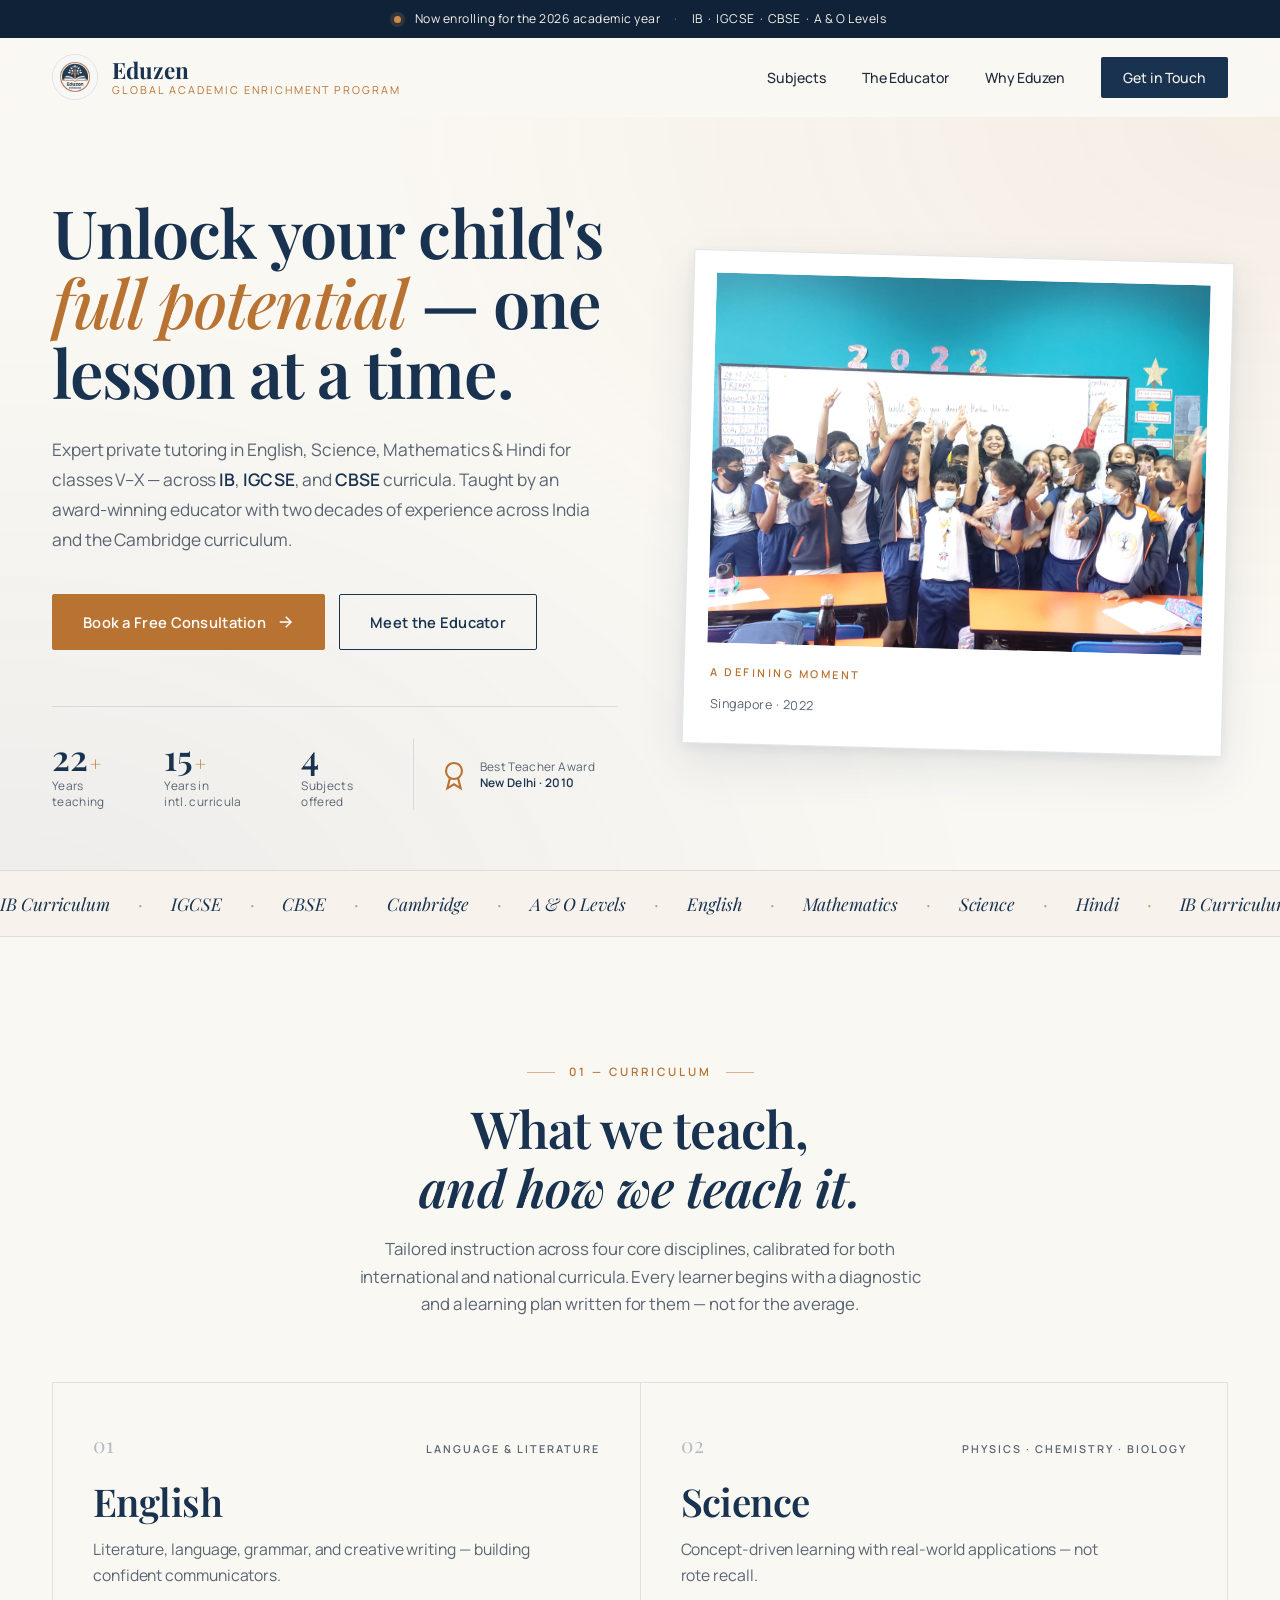
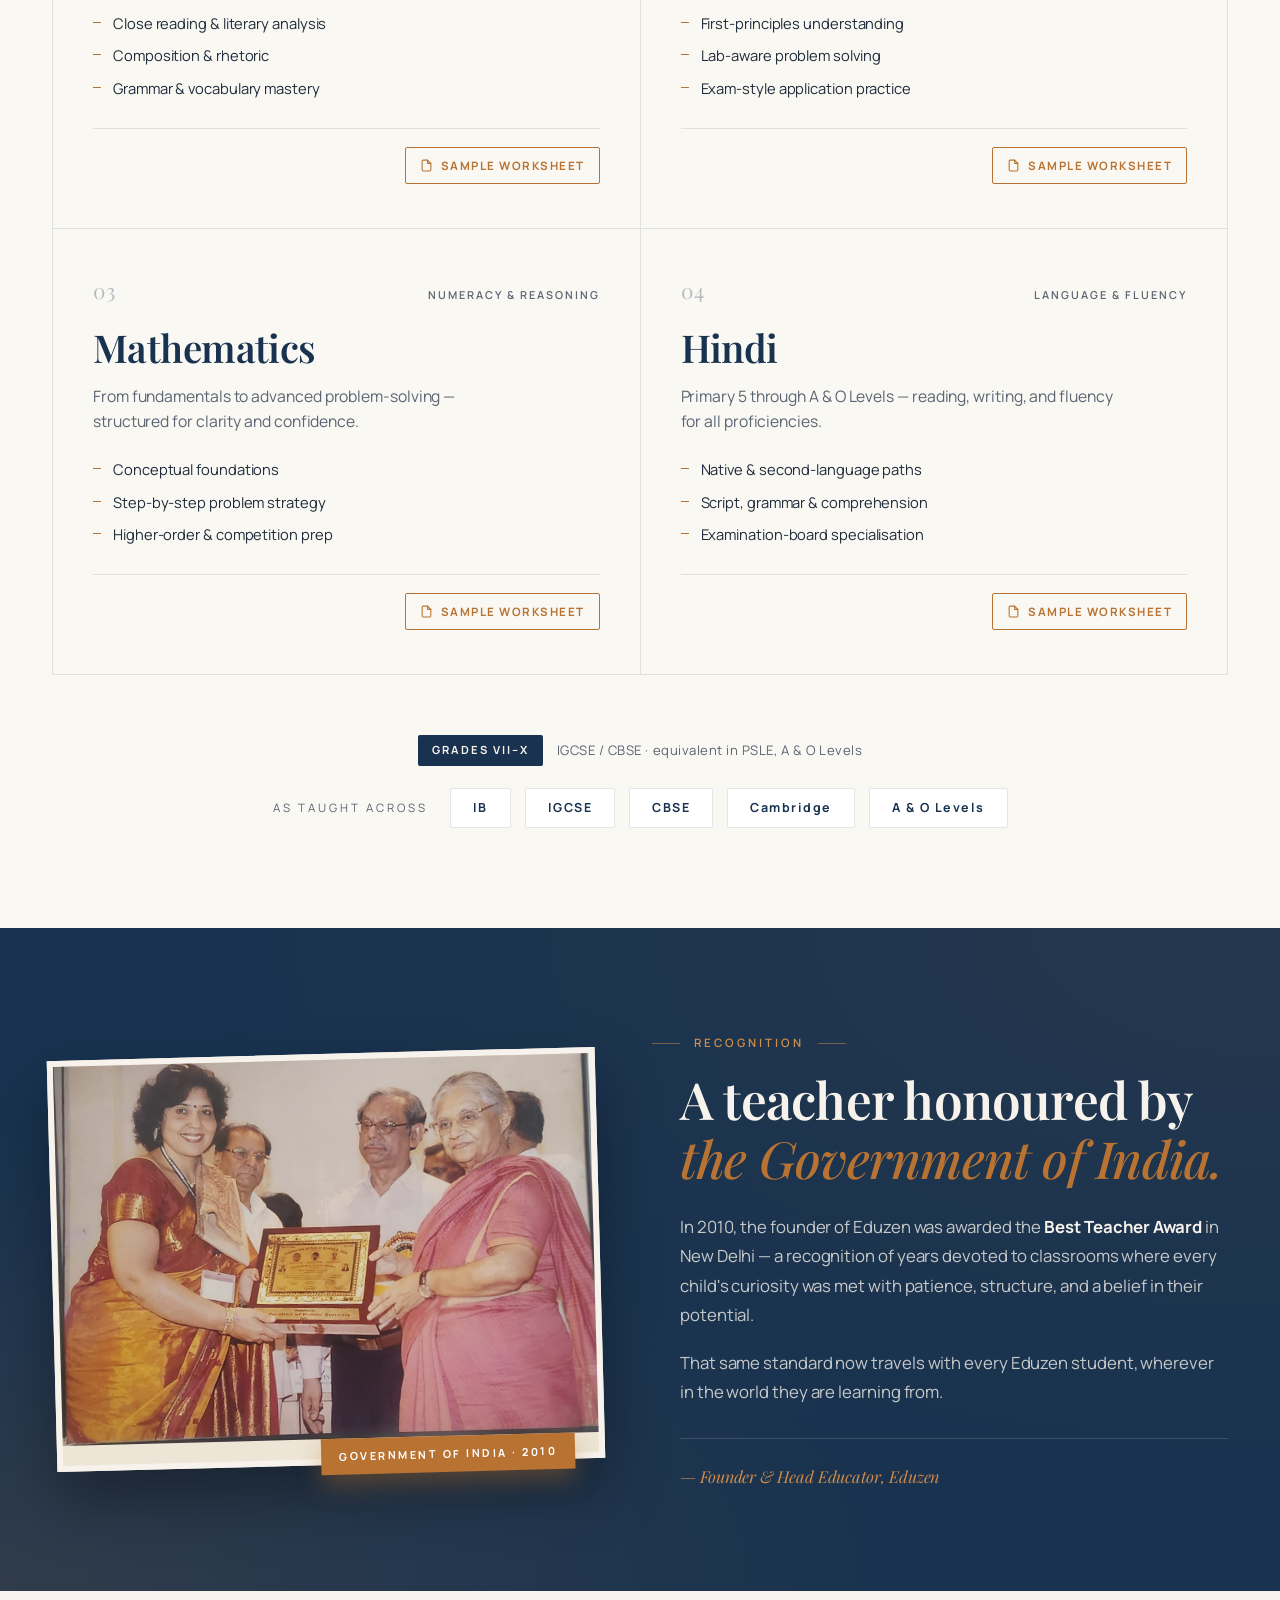
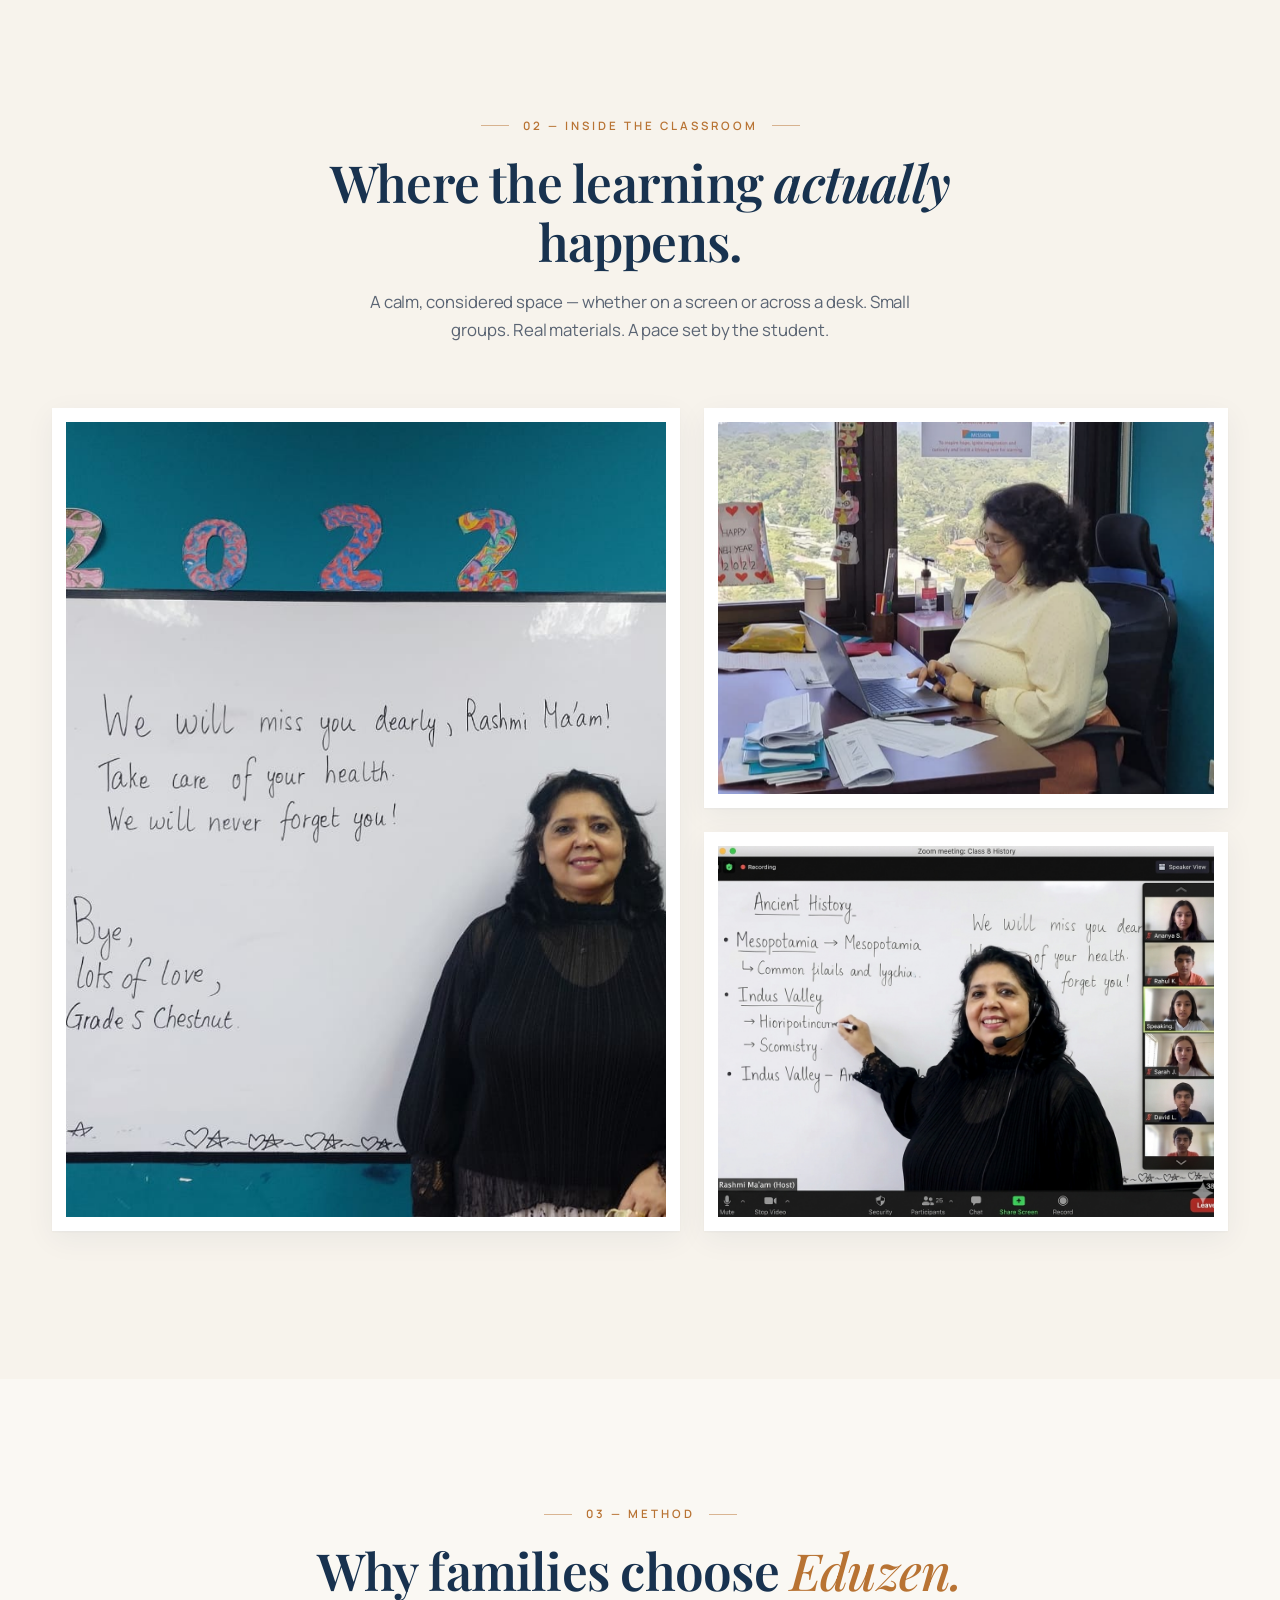
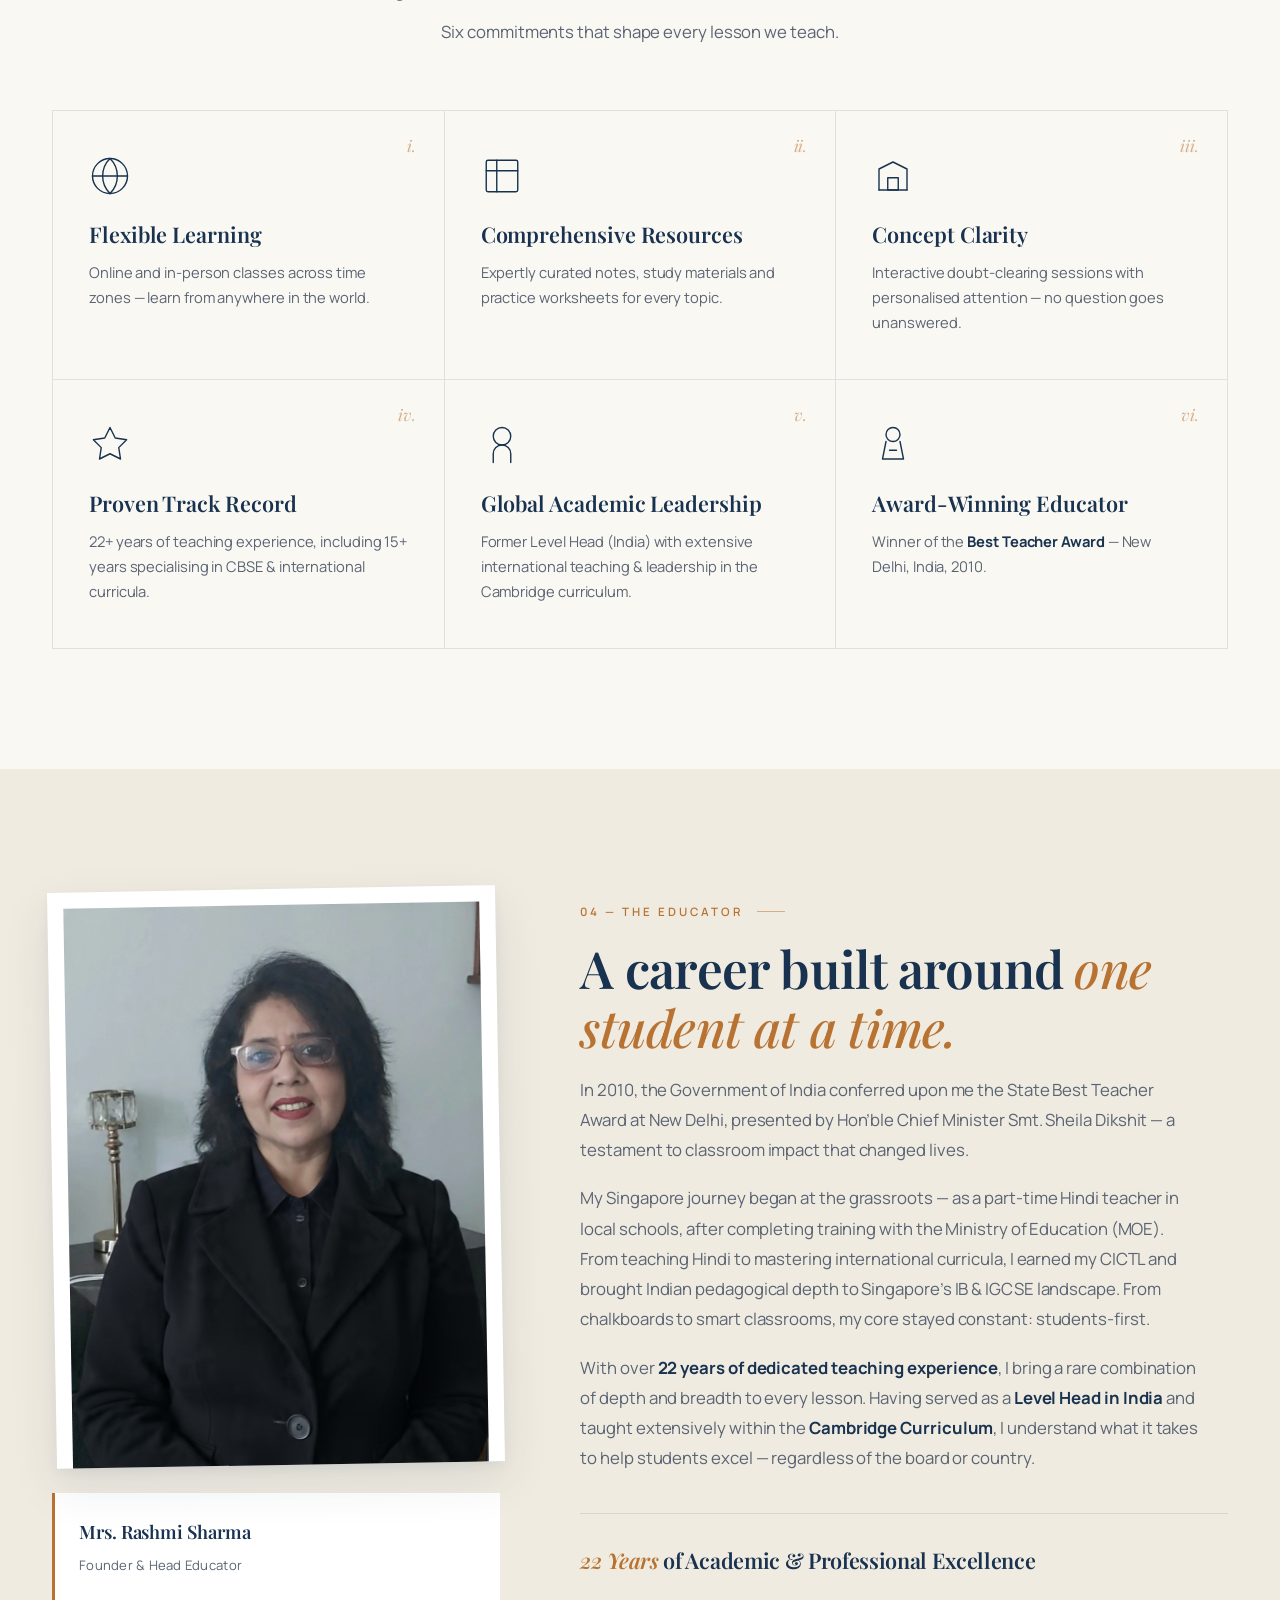
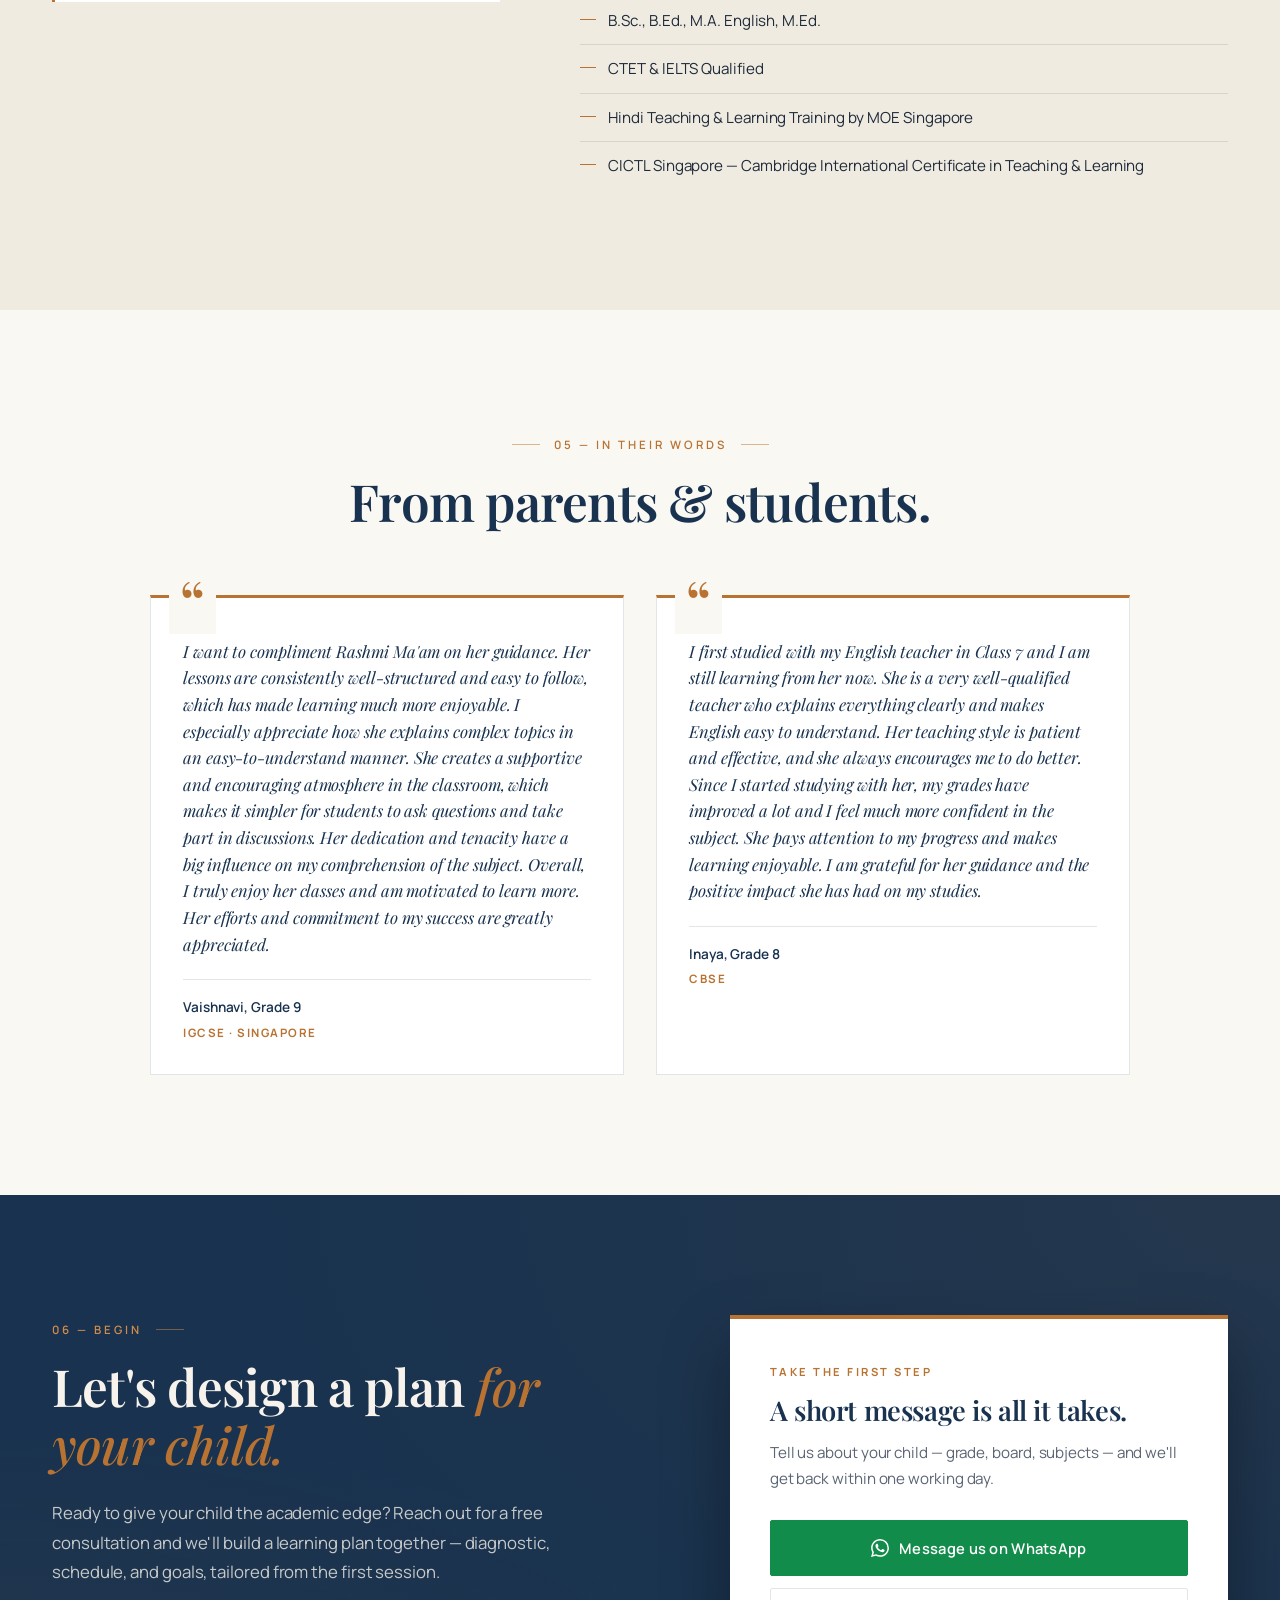
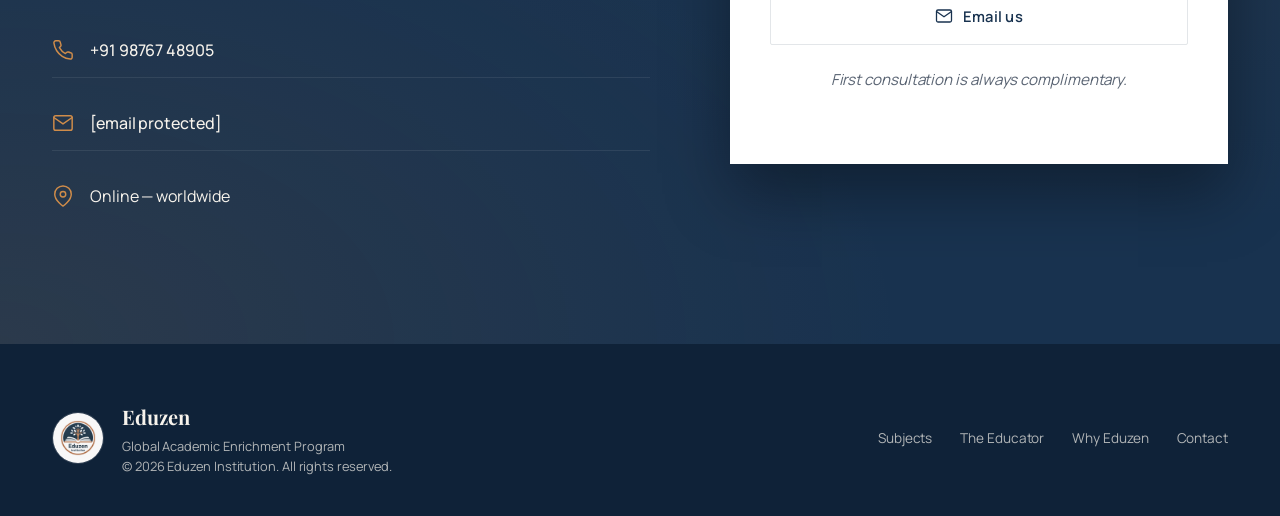
==== commit 5cbe5003: "New worksheets, founder section, ph number fix" ====
--- a/index.html
+++ b/index.html
@@ -1094,6 +1094,11 @@
       .portrait-frame:hover {
         transform: rotate(0);
       }
+      .portrait-img {
+        width: 100%;
+        height: auto;
+        display: block;
+      }
 
       .portrait-meta {
         margin-top: 28px;
@@ -1140,38 +1145,46 @@
       }
 
       .educator-credentials {
-        display: grid;
-        grid-template-columns: repeat(3, 1fr);
-        gap: 0;
         margin-top: 40px;
+        padding-top: 32px;
         border-top: 1px solid var(--line);
-        border-left: 1px solid var(--line);
-      }
-      .cred {
-        padding: 26px 24px;
-        border-right: 1px solid var(--line);
+      }
+      .creds-heading {
+        font-family: var(--font-serif);
+        font-size: 1.35rem;
+        font-weight: 600;
+        color: var(--navy);
+        margin-bottom: 22px;
+        line-height: 1.3;
+      }
+      .creds-num {
+        color: var(--copper);
+        font-style: italic;
+      }
+      .creds-list {
+        list-style: none;
+        padding: 0;
+        margin: 0;
+      }
+      .creds-list li {
+        position: relative;
+        padding: 12px 0 12px 28px;
+        font-size: 0.95rem;
+        color: var(--text);
+        line-height: 1.55;
         border-bottom: 1px solid var(--line);
-        background: var(--white);
-      }
-      .cred-year {
-        display: block;
-        font-family: var(--font-serif);
-        font-size: 2.2rem;
-        color: var(--copper);
-        line-height: 1;
-        margin-bottom: 12px;
-        font-weight: 600;
-      }
-      .cred-text {
-        font-size: 0.82rem;
-        color: var(--text);
-        line-height: 1.5;
-      }
-      .cred-text em {
-        display: block;
-        color: var(--text-m);
-        margin-top: 2px;
-        font-size: 0.76rem;
+      }
+      .creds-list li:last-child {
+        border-bottom: none;
+      }
+      .creds-list li::before {
+        content: "";
+        position: absolute;
+        left: 0;
+        top: 22px;
+        width: 16px;
+        height: 1px;
+        background: var(--copper);
       }
 
       /* ─── Worksheets ─── */
@@ -1892,8 +1905,15 @@
           transform: none;
         }
 
-        .educator-credentials {
-          grid-template-columns: 1fr;
+        .creds-heading {
+          font-size: 1.15rem;
+        }
+        .creds-list li {
+          font-size: 0.9rem;
+          padding-left: 22px;
+        }
+        .creds-list li::before {
+          width: 12px;
         }
 
         .footer-inner {
@@ -2093,7 +2113,7 @@
     <header class="hero" id="hero">
       <div class="container hero-grid">
         <div class="hero-text">
-          <p class="eyebrow">Global Academic Enrichment Program</p>
+          <!-- <p class="eyebrow">Global Academic Enrichment Program</p> -->
           <h1>
             Unlock your child's
             <em class="accent-serif">full potential</em>
@@ -2108,7 +2128,7 @@
           </p>
           <div class="hero-actions">
             <a
-              href="https://wa.me/919810448905?text=Hi%2C%20I%27m%20interested%20in%20Eduzen%20tutoring.%20Could%20you%20share%20more%20details%3F"
+              href="https://wa.me/919876748905?text=Hi%2C%20I%27m%20interested%20in%20Eduzen%20tutoring.%20Could%20you%20share%20more%20details%3F"
               target="_blank"
               rel="noopener"
               class="btn btn-primary"
@@ -2269,7 +2289,7 @@
             </ul>
             <div class="subject-foot">
               <a
-                href="worksheets/science.pdf"
+                href="worksheets/biology.pdf"
                 target="_blank"
                 rel="noopener"
                 class="subject-ws"
@@ -2630,24 +2650,15 @@
       <div class="container educator-grid">
         <aside class="educator-portrait">
           <div class="portrait-frame" data-img="portrait">
-            <div class="img-placeholder img-placeholder-portrait">
-              <svg
-                viewBox="0 0 64 64"
-                fill="none"
-                stroke="currentColor"
-                stroke-width="1.3"
-              >
-                <circle cx="32" cy="24" r="10" />
-                <path d="M14 56c0-10 8-18 18-18s18 8 18 18" />
-              </svg>
-              <span>Portrait of<br />the educator</span>
-            </div>
+            <img
+              src="images/founder-portrait.jpeg"
+              alt="Founder & Head Educator of Eduzen"
+              class="portrait-img"
+            />
           </div>
           <div class="portrait-meta">
-            <span class="meta-name">Founder &amp; Head Educator</span>
-            <span class="meta-role"
-              >Former Level Head (India) · Cambridge Curriculum</span
-            >
+            <span class="meta-name">Mrs. Rashmi Sharma</span>
+            <span class="meta-role">Founder &amp; Head Educator</span>
           </div>
         </aside>
 
@@ -2658,46 +2669,49 @@
             <em class="accent-serif">one student at a time.</em>
           </h2>
           <p>
-            With over
-            <strong>22 years of dedicated teaching experience</strong>, the
-            founder of Eduzen brings a rare combination of depth and breadth to
-            every lesson. Having served as a
-            <strong>Level Head in India</strong> and taught extensively within
-            the <strong>Cambridge Curriculum</strong>, they understand what it
-            takes to help students excel — regardless of the board or country.
+            In 2010, the Government of India conferred upon me the State Best
+            Teacher Award at New Delhi, presented by Hon’ble Chief Minister Smt.
+            Sheila Dikshit — a testament to classroom impact that changed lives.
           </p>
           <p>
+            My Singapore journey began at the grassroots — as a part-time Hindi
+            teacher in local schools, after completing training with the
+            Ministry of Education (MOE). From teaching Hindi to mastering
+            international curricula, I earned my CICTL and brought Indian
+            pedagogical depth to Singapore’s IB & IGCSE landscape. From
+            chalkboards to smart classrooms, my core stayed constant:
+            students-first.
+          </p>
+          <p>
+            With over
+            <strong>22 years of dedicated teaching experience</strong>, I bring
+            a rare combination of depth and breadth to every lesson. Having
+            served as a <strong>Level Head in India</strong> and taught
+            extensively within the <strong>Cambridge Curriculum</strong>, I
+            understand what it takes to help students excel — regardless of the
+            board or country.
+          </p>
+          <!-- <p>
             At Eduzen, every student receives a learning plan shaped around
             their strengths, gaps, and goals. Whether preparing for board exams,
             entrance tests, or simply building a stronger foundation, we meet
             each learner exactly where they are.
-          </p>
+          </p> -->
 
           <div class="educator-credentials">
-            <div class="cred">
-              <span class="cred-year">2010</span>
-              <span class="cred-text"
-                >Best Teacher Award<br /><em
-                  >Government of India · New Delhi</em
-                ></span
-              >
-            </div>
-            <div class="cred">
-              <span class="cred-year">15+</span>
-              <span class="cred-text"
-                >Years across<br /><em
-                  >IB · IGCSE · Cambridge curricula</em
-                ></span
-              >
-            </div>
-            <div class="cred">
-              <span class="cred-year">Level<br />Head</span>
-              <span class="cred-text"
-                >Former Level Head (India)<br /><em
-                  >Cambridge Curriculum</em
-                ></span
-              >
-            </div>
+            <h3 class="creds-heading">
+              <span class="creds-num">22 Years</span> of Academic &amp;
+              Professional Excellence
+            </h3>
+            <ul class="creds-list">
+              <li>B.Sc., B.Ed., M.A. English, M.Ed.</li>
+              <li>CTET &amp; IELTS Qualified</li>
+              <li>Hindi Teaching &amp; Learning Training by MOE Singapore</li>
+              <li>
+                CICTL Singapore — Cambridge International Certificate in
+                Teaching &amp; Learning
+              </li>
+            </ul>
           </div>
         </div>
       </div>
@@ -2783,7 +2797,7 @@
                   d="M22 16.92v3a2 2 0 0 1-2.18 2 19.86 19.86 0 0 1-8.63-3.07A19.5 19.5 0 0 1 5.15 12.8 19.86 19.86 0 0 1 2.08 4.18 2 2 0 0 1 4.06 2h3a2 2 0 0 1 2 1.72c.13.81.36 1.6.68 2.34a2 2 0 0 1-.45 2.11L8.09 9.4a16 16 0 0 0 6.51 6.51l1.23-1.23a2 2 0 0 1 2.11-.45c.74.32 1.53.55 2.34.68a2 2 0 0 1 1.72 2.01z"
                 />
               </svg>
-              <a href="tel:+919810448905">+91 98104 48905</a>
+              <a href="tel:+919876748905">+91 98767 48905</a>
             </li>
             <li>
               <svg
@@ -2820,7 +2834,7 @@
                 <path d="M21 10c0 7-9 13-9 13s-9-6-9-13a9 9 0 1 1 18 0z" />
                 <circle cx="12" cy="10" r="3" />
               </svg>
-              <span>Online &amp; in-person — worldwide</span>
+              <span>Online — worldwide</span>
             </li>
           </ul>
         </div>
@@ -2834,7 +2848,7 @@
           </p>
           <div class="contact-cta-buttons">
             <a
-              href="https://wa.me/919810448905?text=Hi%2C%20I%27m%20interested%20in%20Eduzen%20tutoring.%20Could%20you%20share%20more%20details%3F"
+              href="https://wa.me/919876748905?text=Hi%2C%20I%27m%20interested%20in%20Eduzen%20tutoring.%20Could%20you%20share%20more%20details%3F"
               target="_blank"
               rel="noopener"
               class="btn btn-whatsapp btn-full"
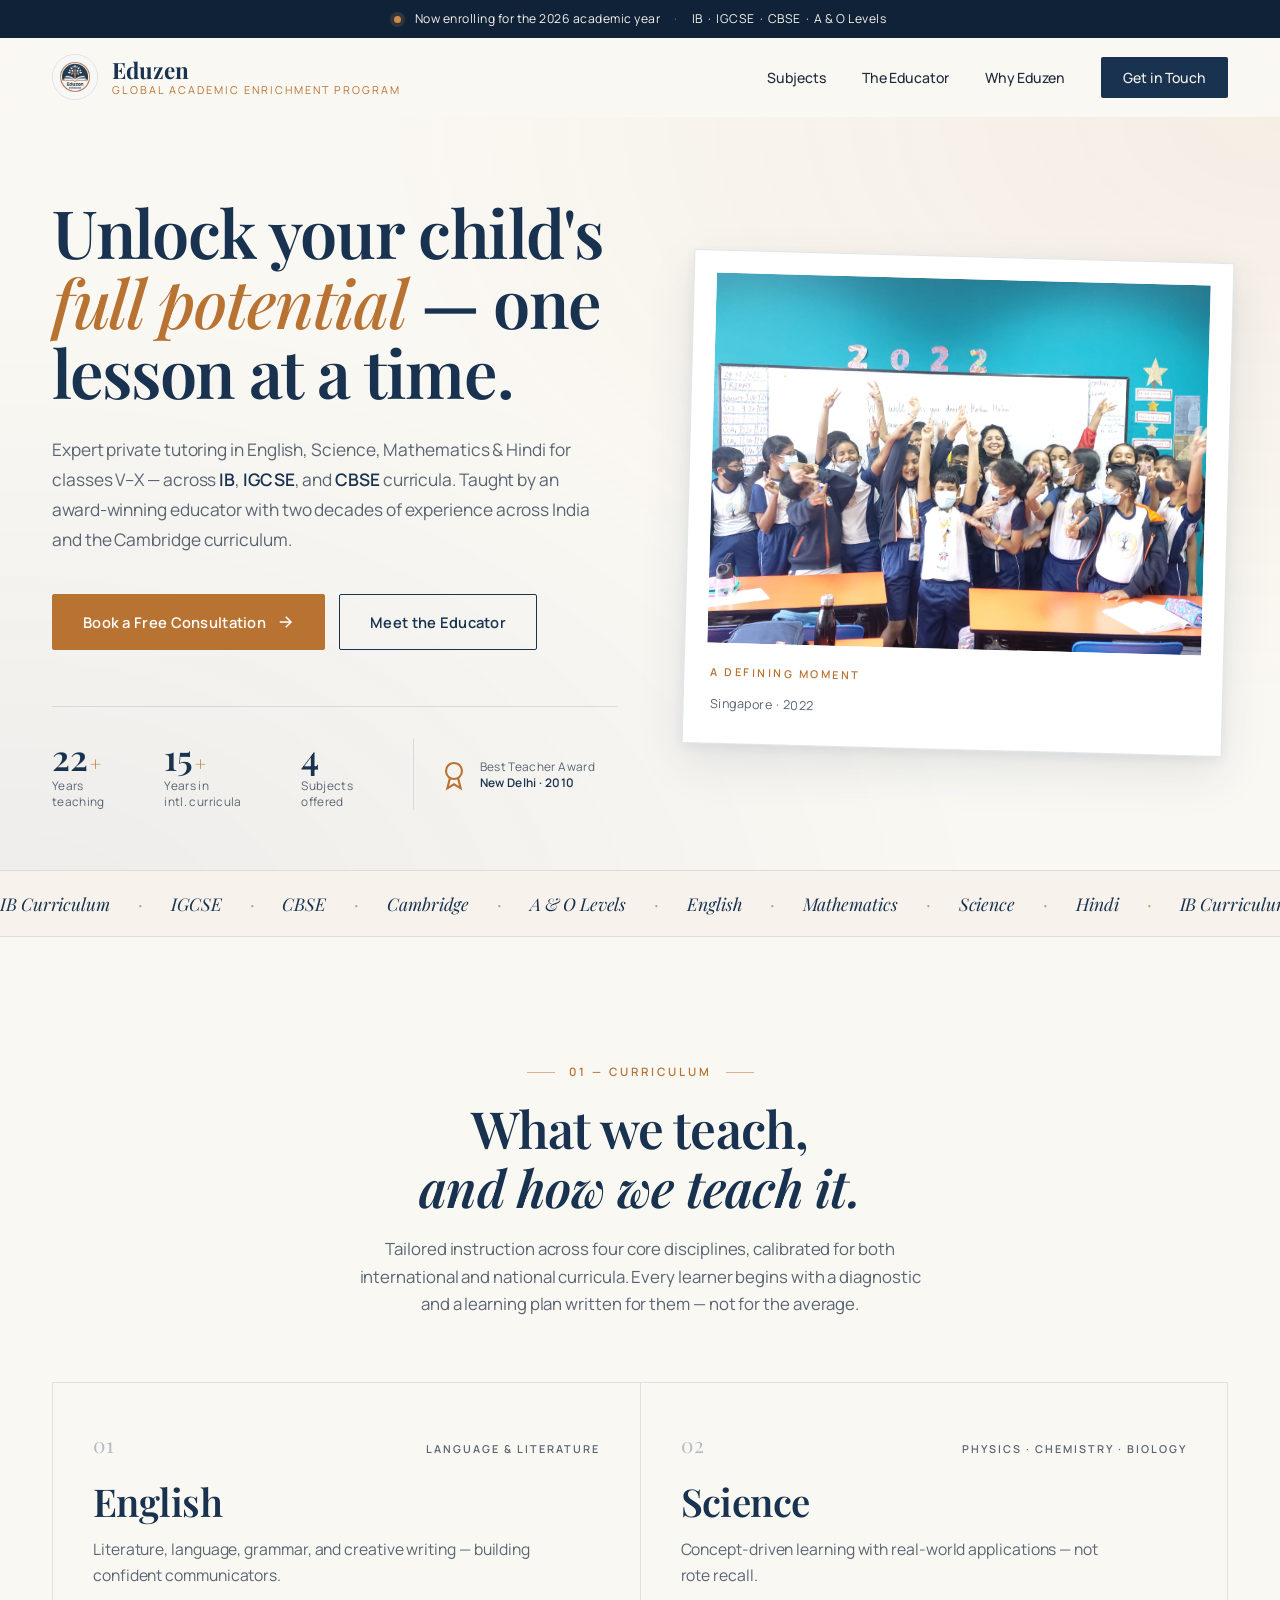
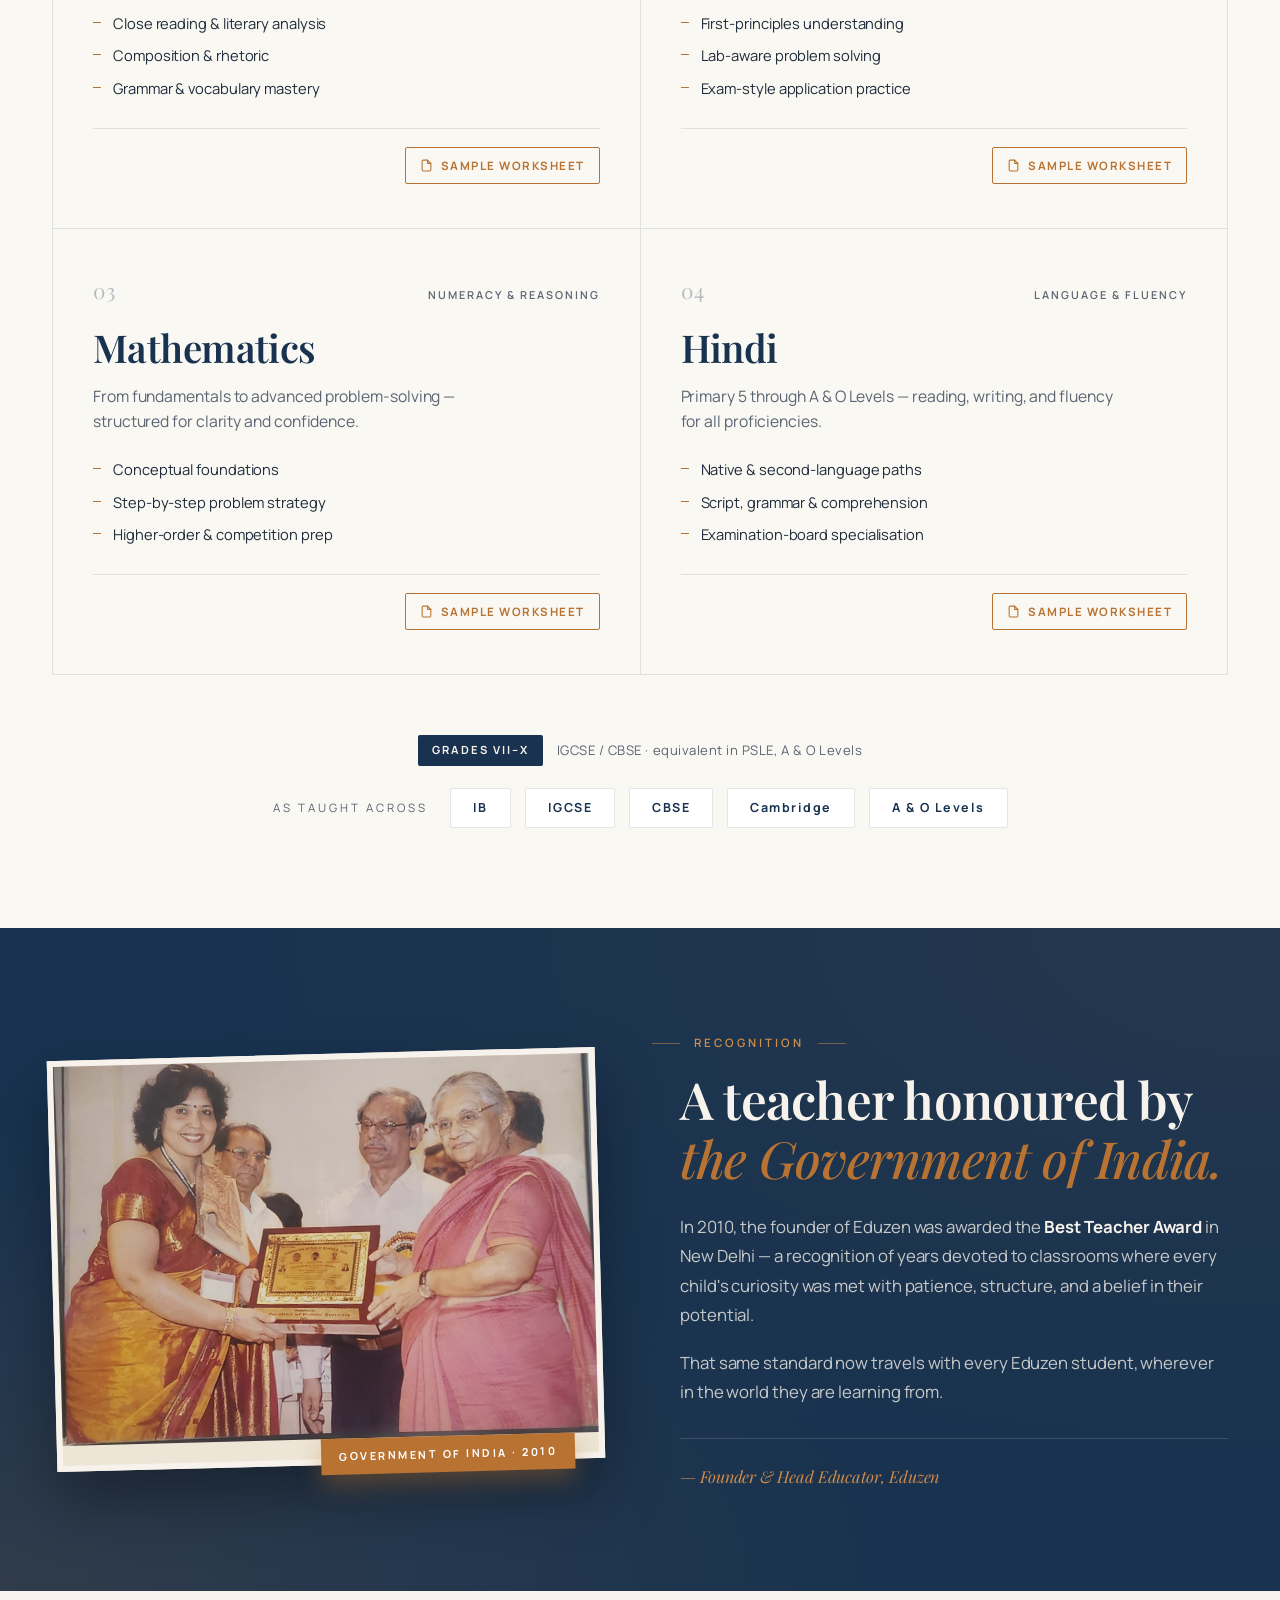
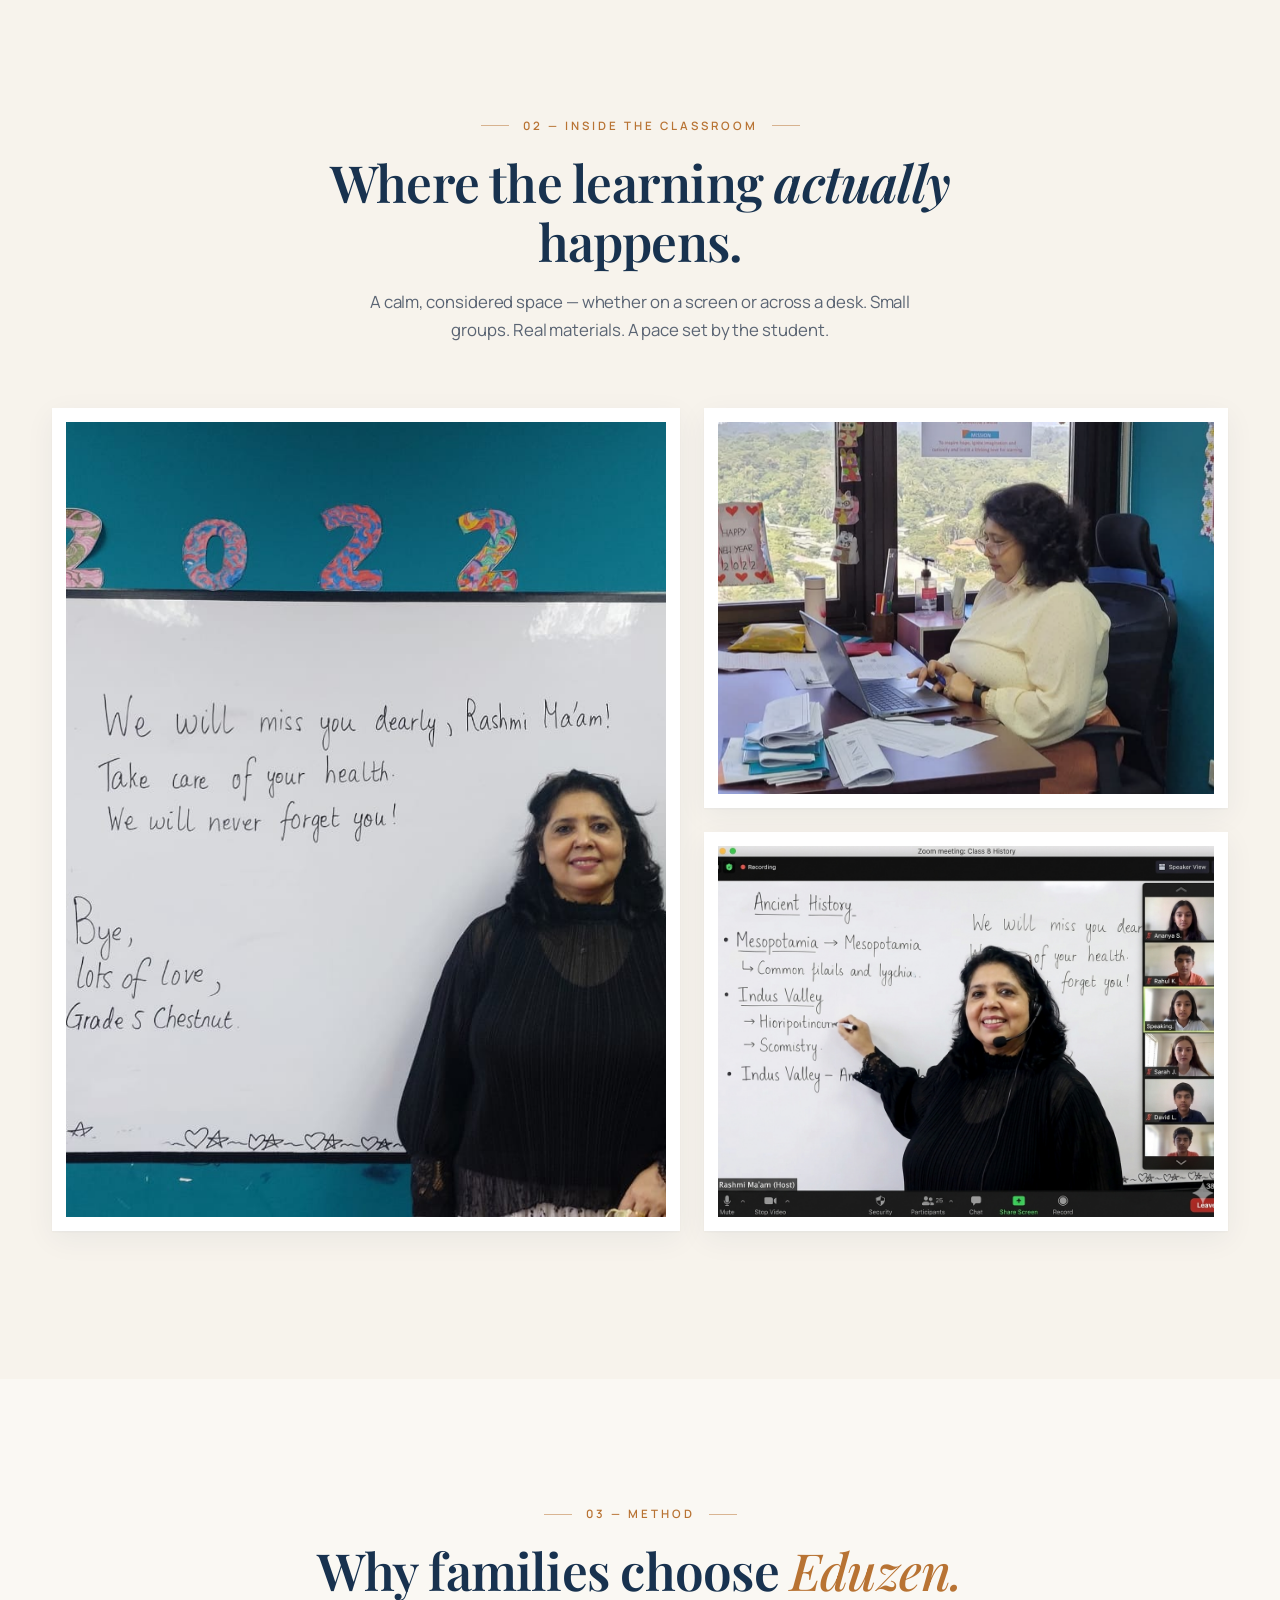
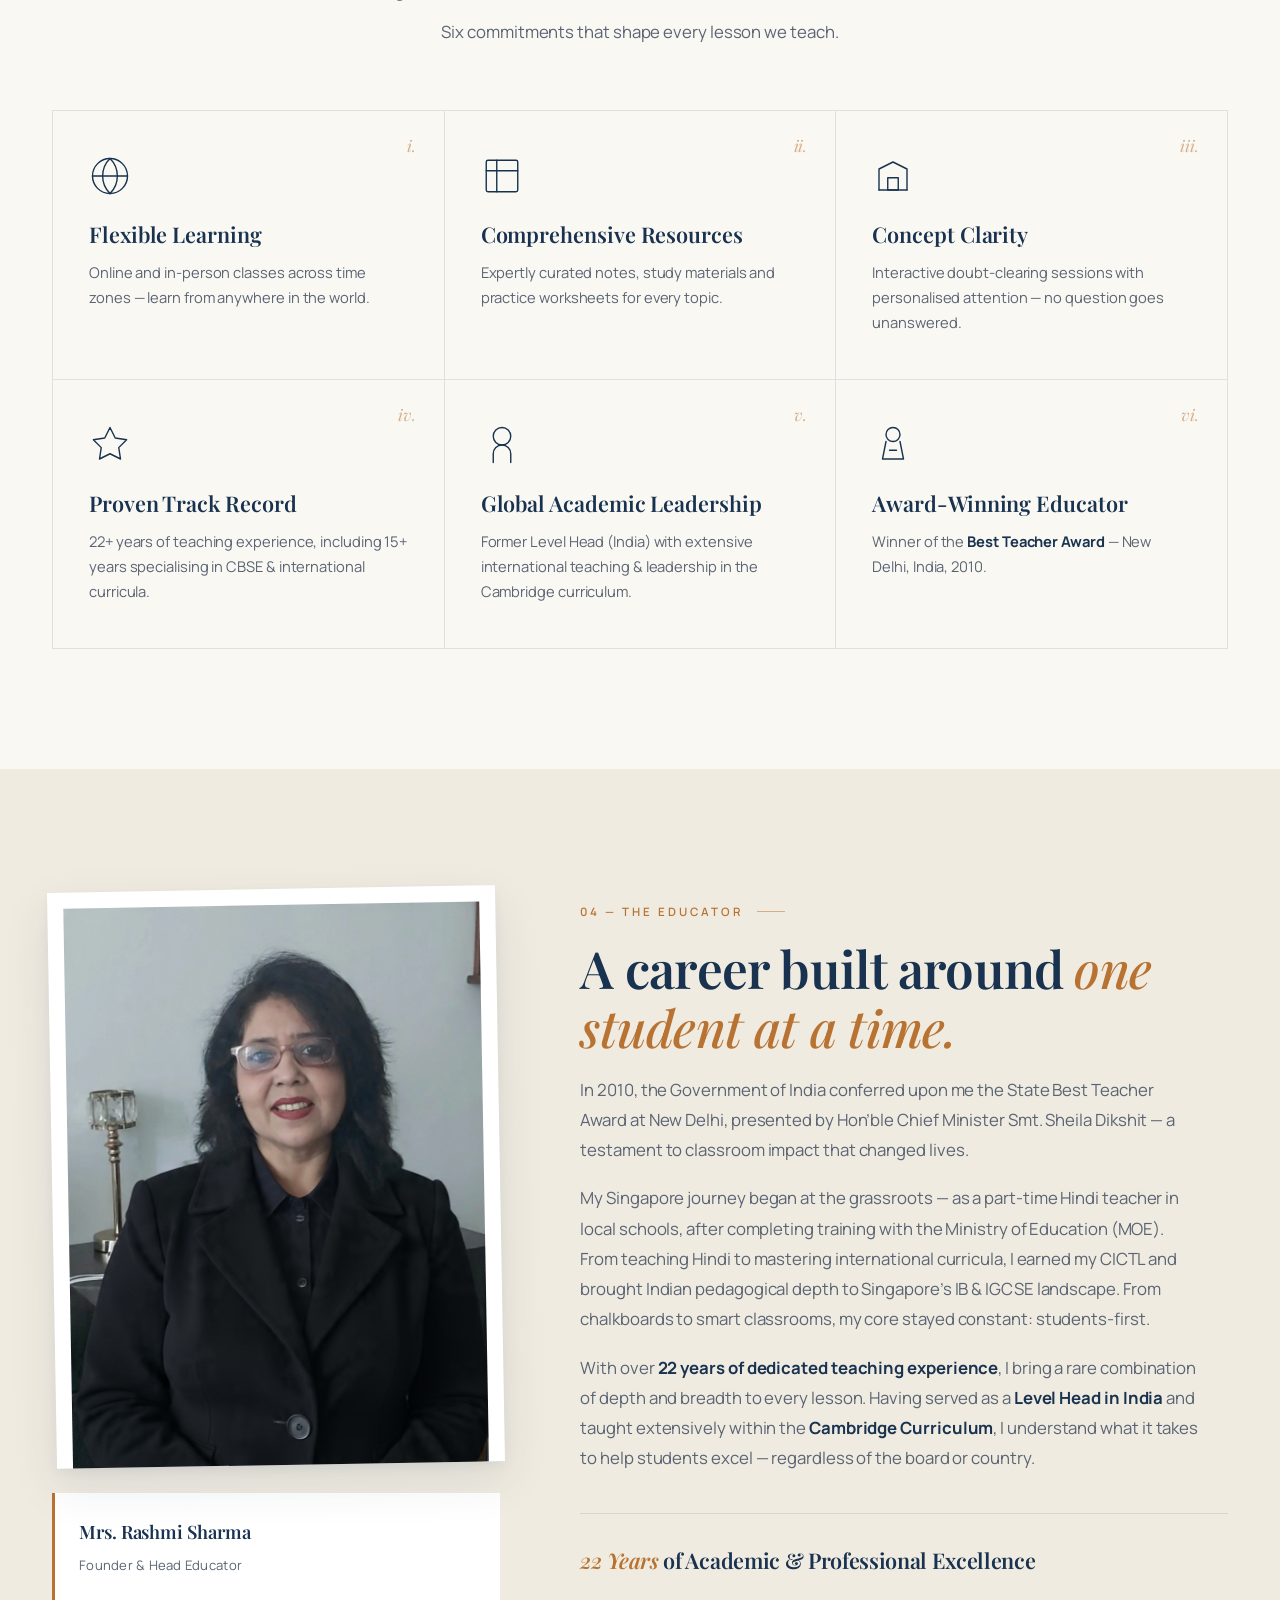
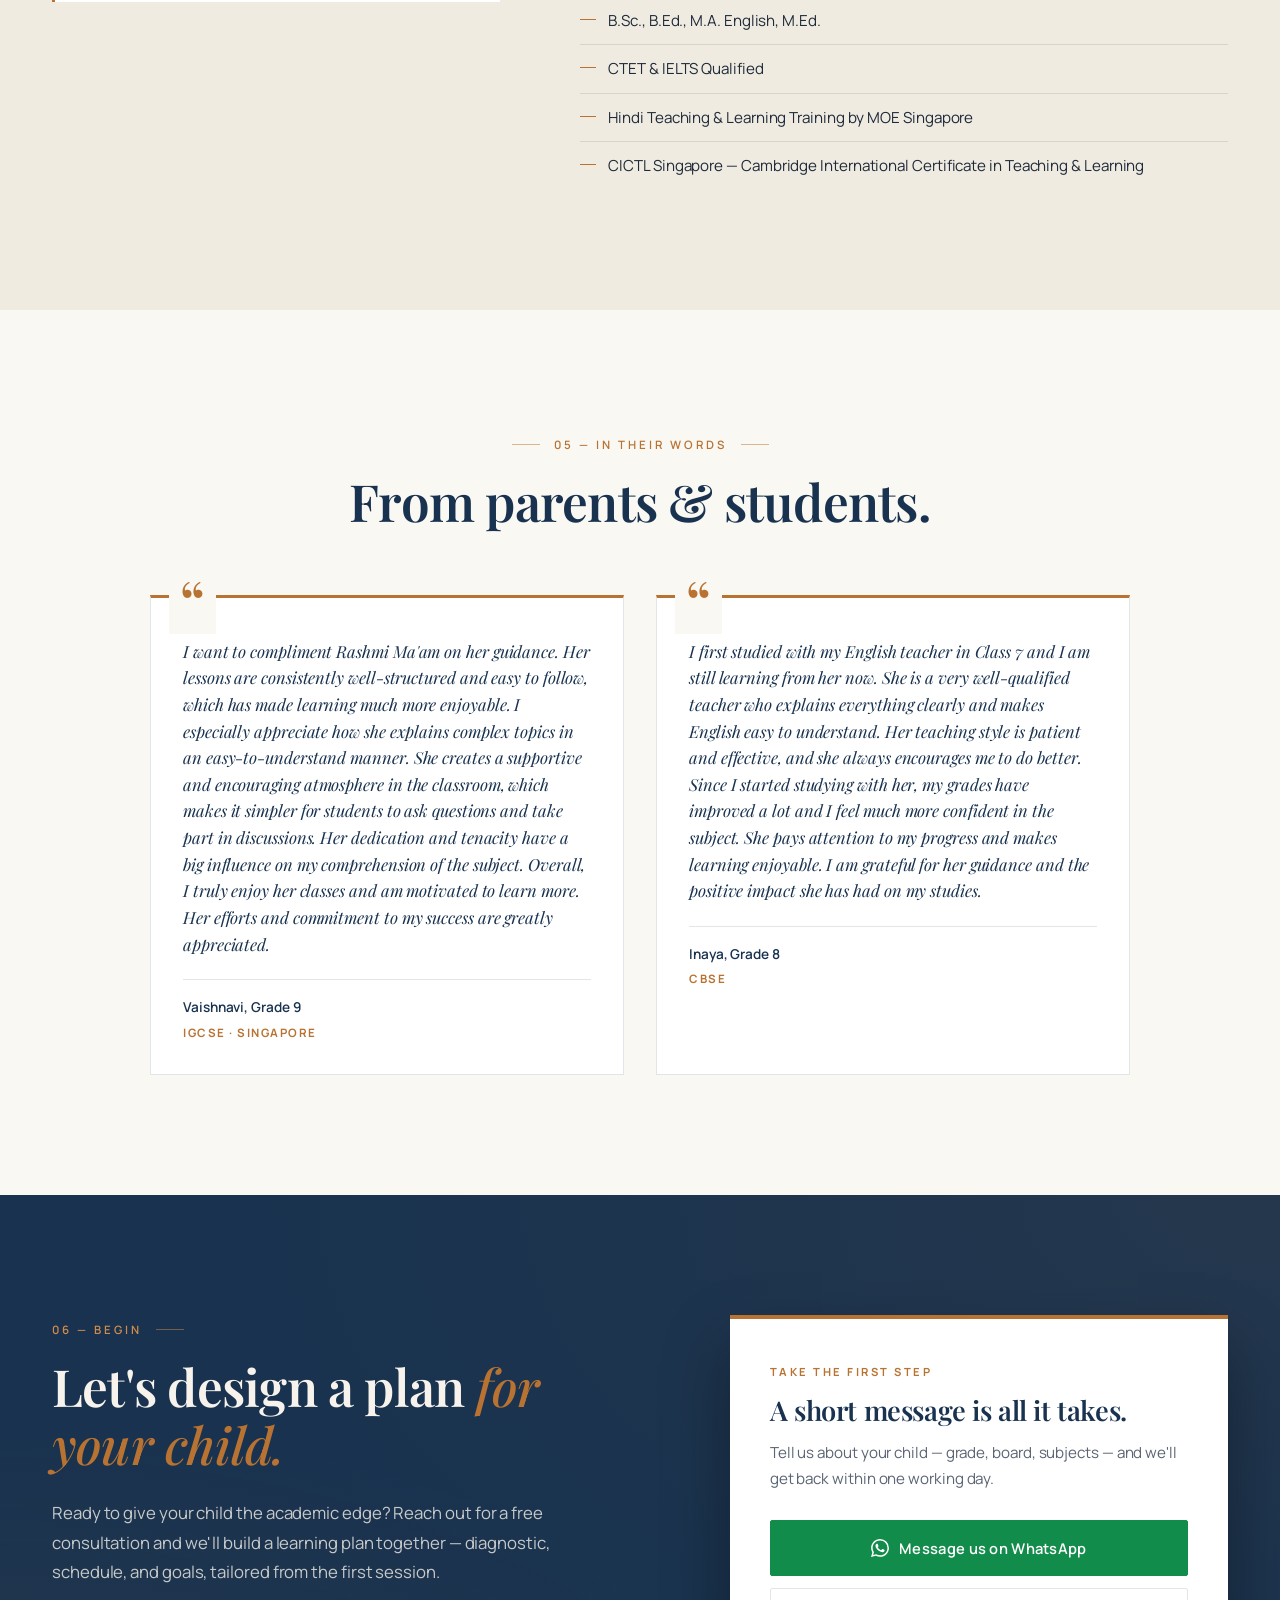
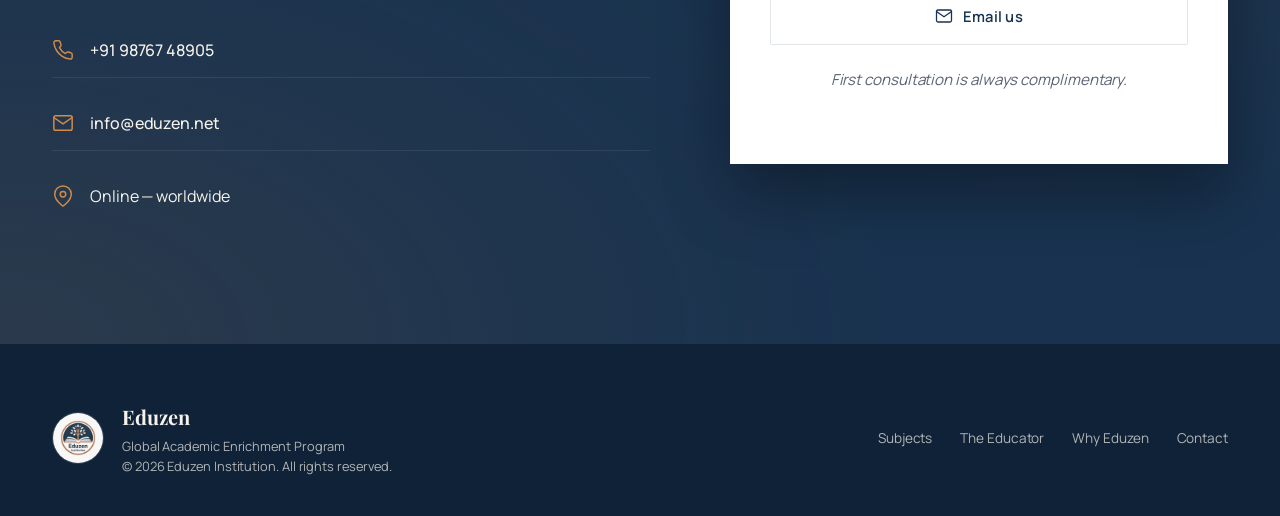
==== commit 38461099: "added business email" ====
--- a/index.html
+++ b/index.html
@@ -2813,14 +2813,9 @@
                 />
                 <polyline points="22,6 12,13 2,6" />
               </svg>
-              <a
-                href="/cdn-cgi/l/email-protection#50333f3e24313324103534252a353e7e333f3d"
-                ><span
-                  class="__cf_email__"
-                  data-cfemail="f1929e9f85909285b19495848b949fdf929e9c"
-                  >[email&#160;protected]</span
-                ></a
-              >
+              <!--email_off--><a href="mailto:info@eduzen.net"
+                >info@eduzen.net</a
+              ><!--/email_off-->
             </li>
             <li>
               <svg
@@ -2860,8 +2855,8 @@
               </svg>
               Message us on WhatsApp
             </a>
-            <a
-              href="/cdn-cgi/l/email-protection#[base64]"
+            <!--email_off--><a
+              href="mailto:info@eduzen.net?subject=Enquiry%20about%20Eduzen%20Tutoring&body=Hi%2C%0A%0AI%27m%20interested%20in%20learning%20more%20about%20Eduzen%20tutoring.%0A%0AStudent%27s%20class%3A%20%0ASubjects%20of%20interest%3A%20%0A%0AThank%20you!"
               class="btn btn-email btn-full"
             >
               <svg
@@ -2877,8 +2872,8 @@
                 />
                 <polyline points="22,6 12,13 2,6" />
               </svg>
-              Email us
-            </a>
+              Email us </a
+            ><!--/email_off-->
           </div>
           <p class="card-fineprint">
             First consultation is always complimentary.
